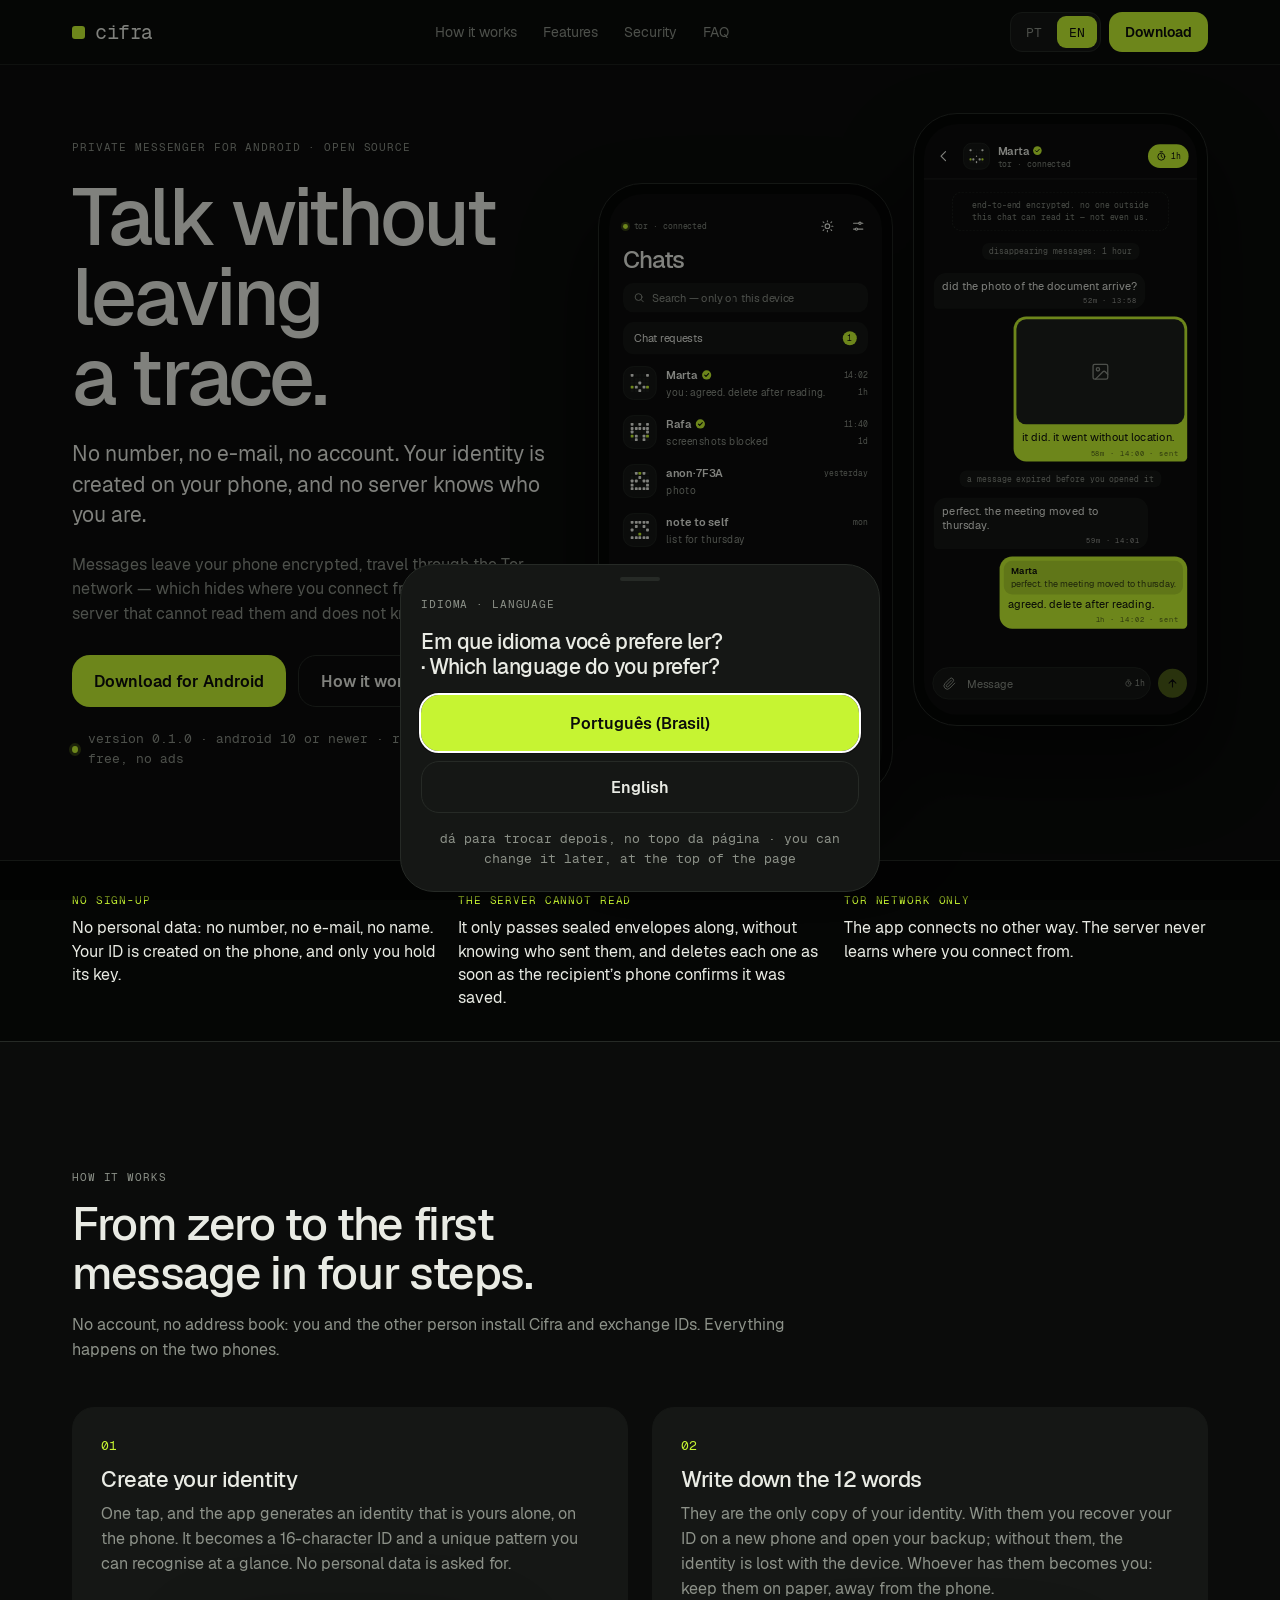
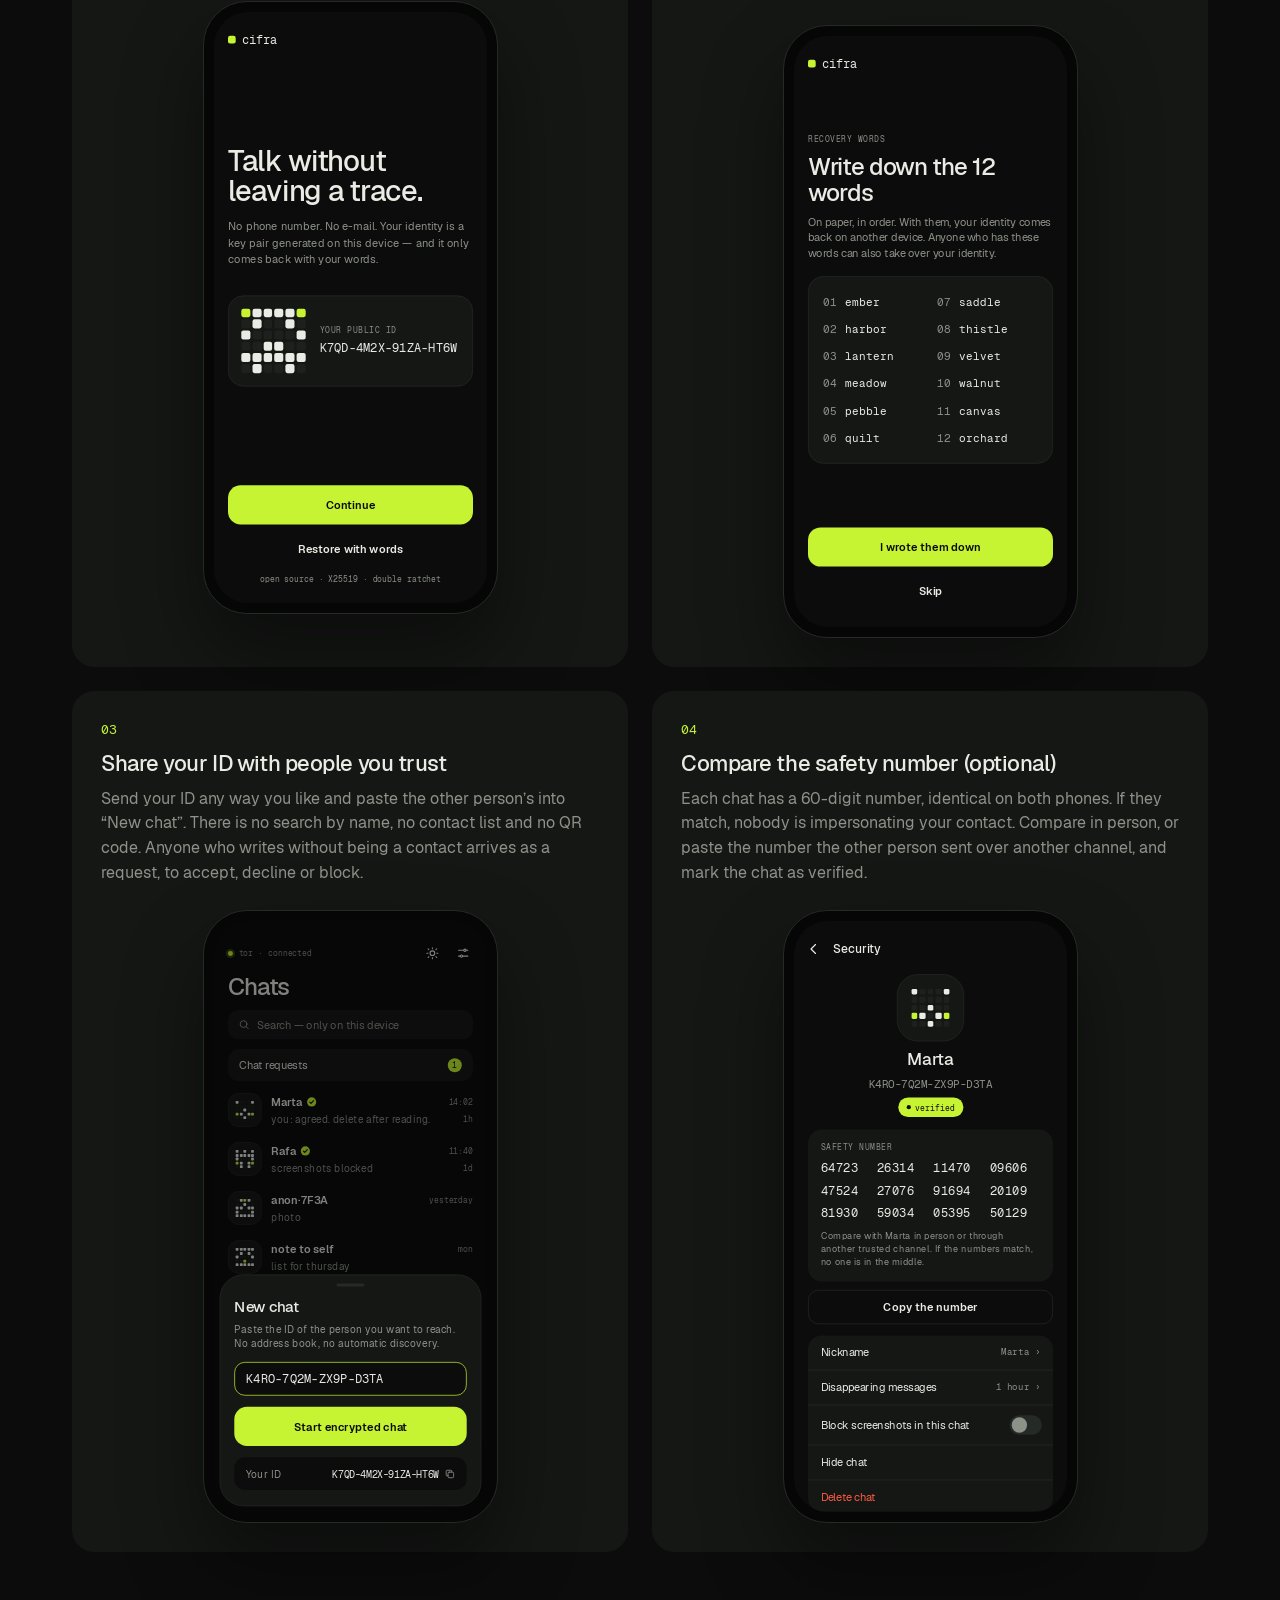
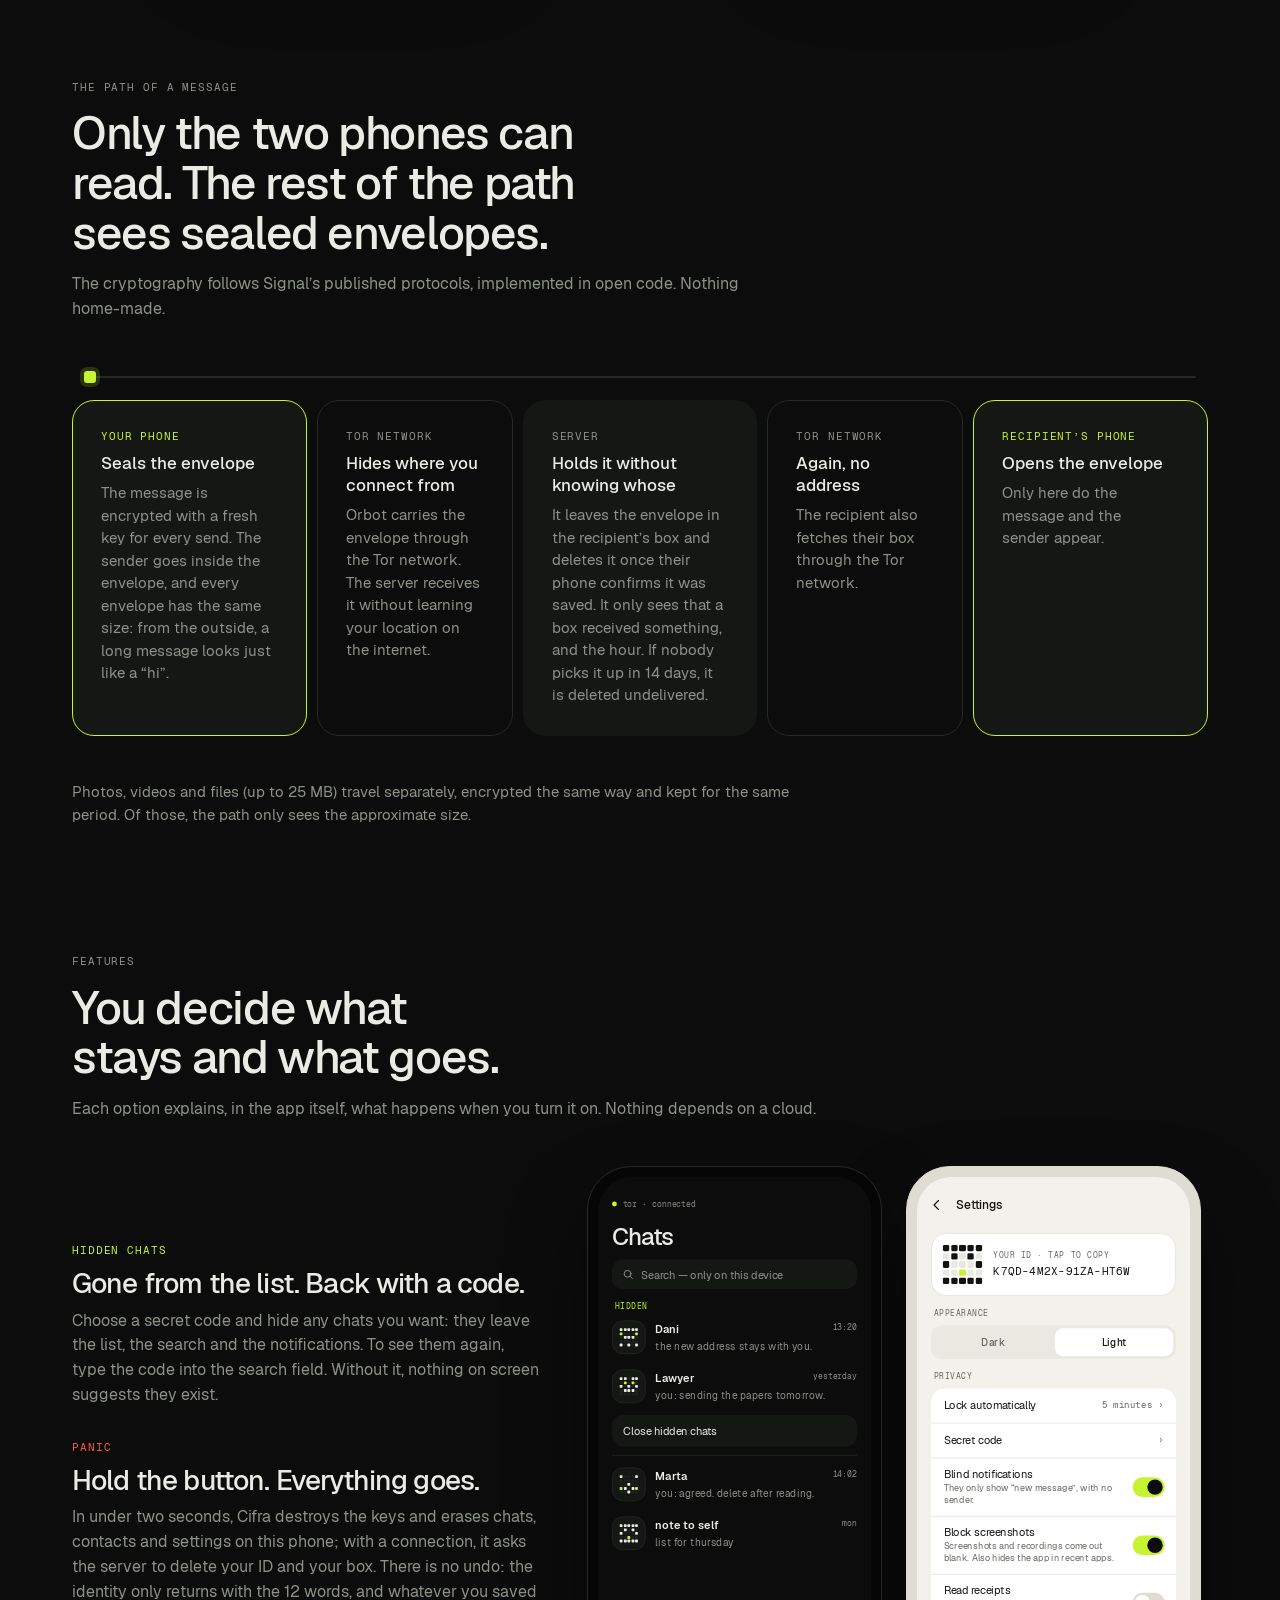
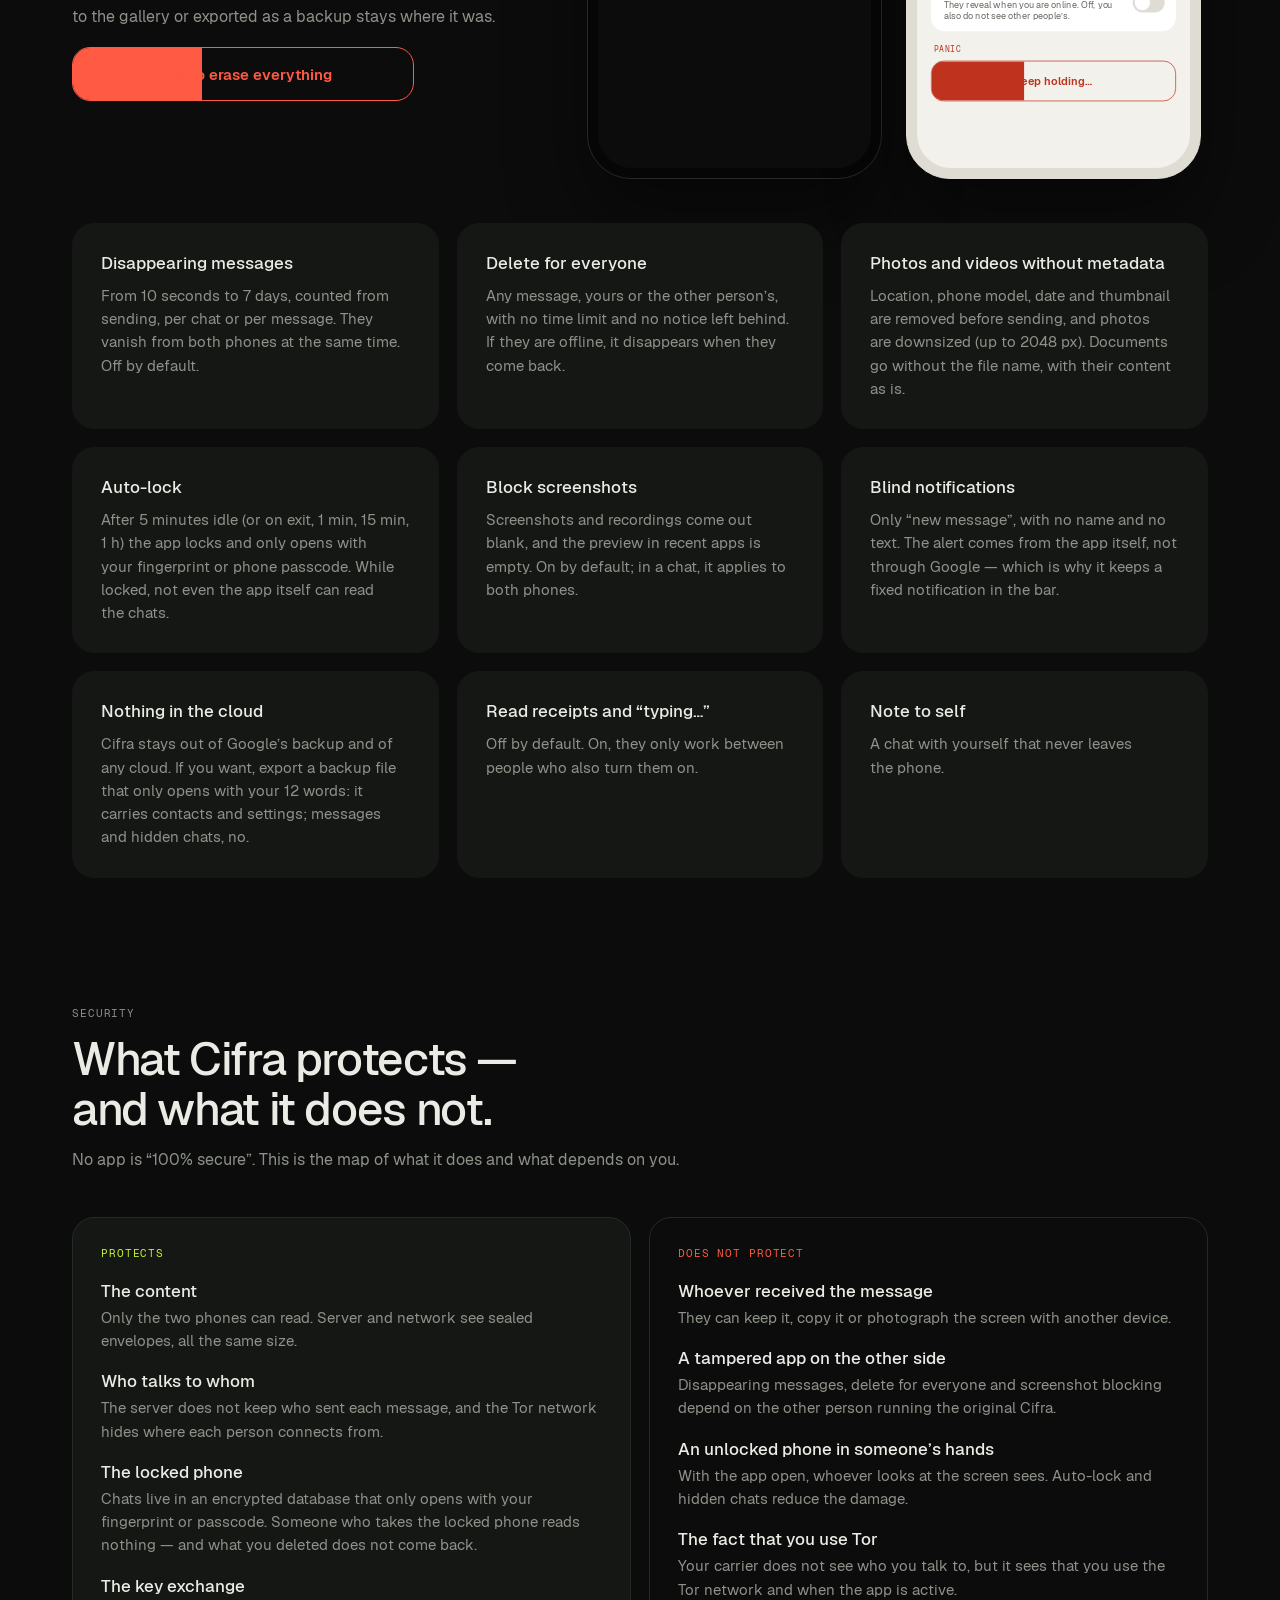
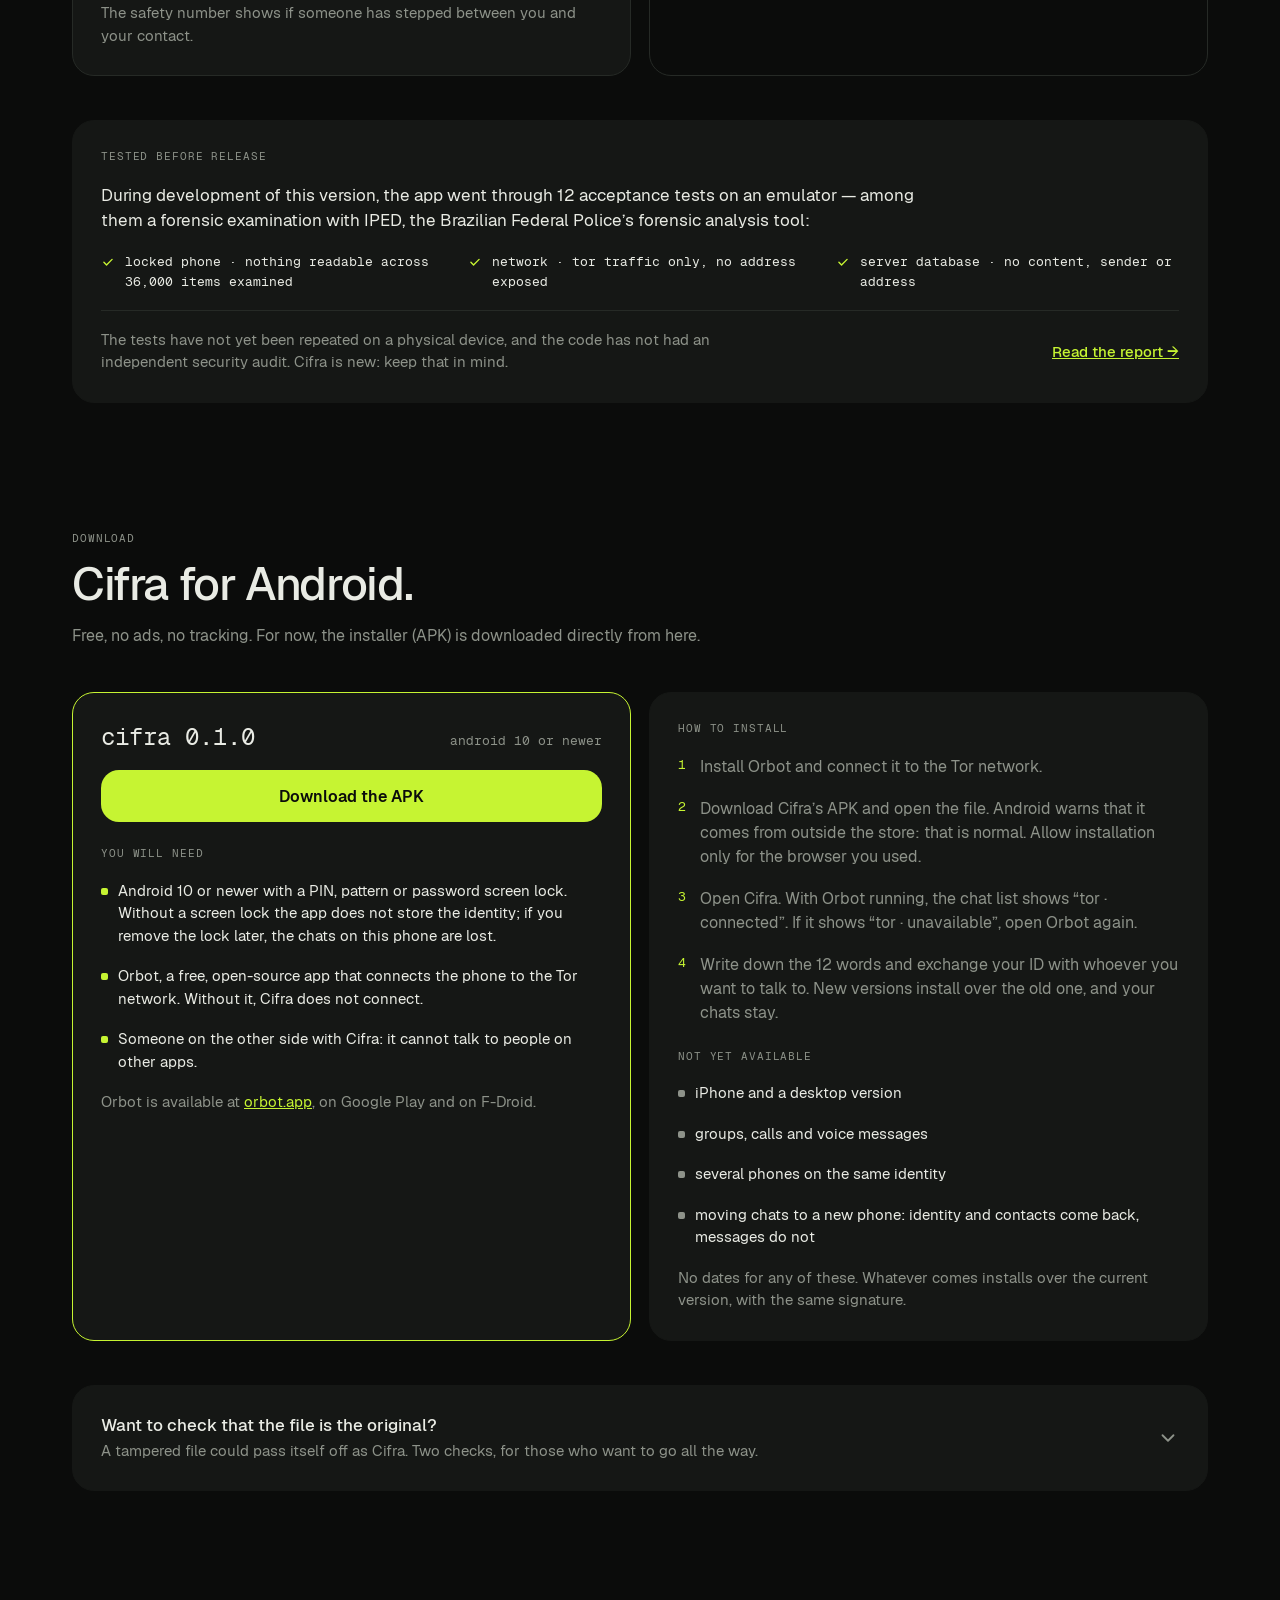
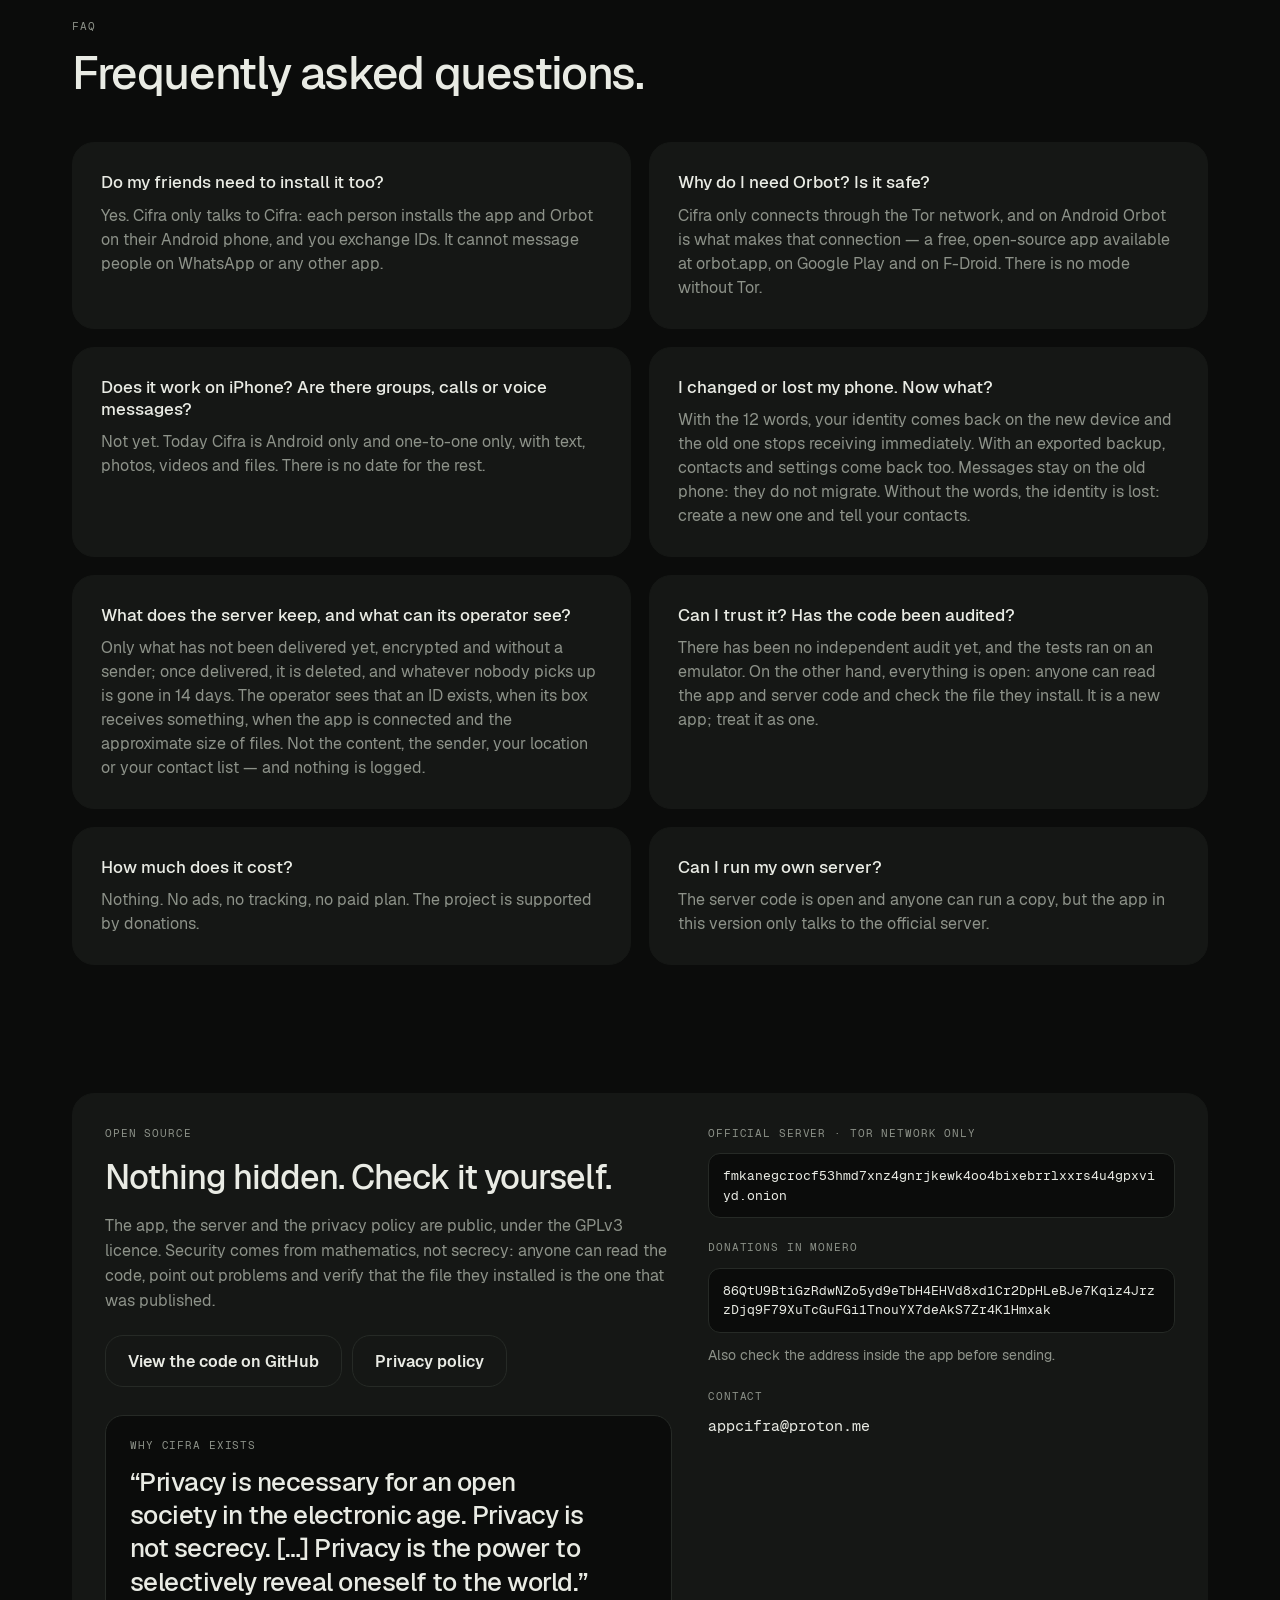
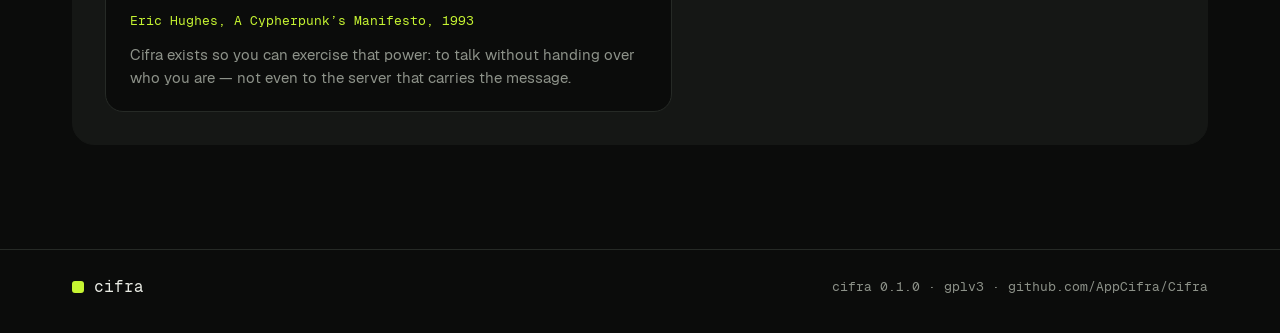
==== en/index.html @ 4d61a43c "feat: site do Cifra A página de apresentação do Cifra, em português (/) e em inglês (/en/): o que el" ====
<!doctype html>
<html lang="en">
<head>
<meta charset="utf-8">
<meta name="viewport" content="width=device-width, initial-scale=1">
<meta http-equiv="Content-Security-Policy" content="default-src 'none'; style-src 'self' 'unsafe-inline'; font-src 'self'; img-src 'self'; script-src 'self'; base-uri 'none'; form-action 'none'">
<meta name="referrer" content="no-referrer">
<title>Cifra · talk without leaving a trace</title>
<meta name="description" content="No number, no e-mail, no account. Your identity is created on your phone, and no server knows who you are.">
<link rel="icon" href="/icone.svg" type="image/svg+xml">
<link rel="stylesheet" href="/estilo.css">
<link rel="alternate" hreflang="pt-BR" href="https://appcifra.org/">
<link rel="alternate" hreflang="en" href="https://appcifra.org/en/">
<script src="/site.js" defer></script>
</head>
<body>
<div class="pagina" lang="en">

<header class="topo">
<div class="wrap" style="display: flex; align-items: center; justify-content: space-between; gap: 12px; height: 64px">
<a href="#inicio" aria-label="Cifra" style="display: flex; align-items: center; gap: 10px; text-decoration: none; color: #E9EBE4">
<span style="width: 13px; height: 13px; border-radius: 3px; background: #C6F432"></span>
<span style="font: 500 20px 'Geist Mono', monospace; letter-spacing: -.02em">cifra</span>
</a>
<nav class="nav-links" aria-label="Sections">
<a href="#como">How it works</a>
<a href="#recursos">Features</a>
<a href="#seguranca">Security</a>
<a href="#perguntas">FAQ</a>
</nav>
<div style="display: flex; align-items: center; gap: 8px">
<div class="seg" role="group" aria-label="Language">
<a href="/" hreflang="pt-BR" lang="pt-BR" data-idioma="pt" aria-current="false" style="background: transparent; color: #8D9289">PT</a>
<a href="/en/" hreflang="en" lang="en" data-idioma="en" aria-current="page" style="background: #C6F432; color: #0B0C0B">EN</a>
</div>
<a href="#baixar" class="botao botao-acento compacto">Download</a>
</div>
</div>
</header>

<section id="inicio" class="wrap" style="display: flex; flex-wrap: wrap; align-items: center; gap: 40px; padding-top: 48px; padding-bottom: 64px">
<div style="flex: 999 1 460px; min-width: 0; display: flex; flex-direction: column; gap: 22px">
<span class="rotulo entra" style="--d: 0ms">private messenger for android · open source</span>
<h1 class="h1 entra" style="--d: 80ms">Talk without leaving a trace.</h1>
<p class="lead entra" style="--d: 160ms">No number, no e-mail, no account. Your identity is created on your phone, and no server knows who you are.</p>
<p class="texto entra" style="--d: 240ms; max-width: 560px">Messages leave your phone encrypted, travel through the Tor network — which hides where you connect from — and reach a server that cannot read them and does not know who sent them.</p>
<div class="entra" style="--d: 320ms; display: flex; flex-wrap: wrap; gap: 12px; padding-top: 6px">
<a href="#baixar" class="botao botao-acento">Download for Android</a>
<a href="#como" class="botao botao-linha">How it works</a>
</div>
<span class="mono entra" style="--d: 400ms; display: inline-flex; align-items: center; gap: 10px"><span class="ponto" aria-hidden="true"></span>version 0.1.0 · android 10 or newer · requires orbot · free, no ads</span>
</div>
<div class="entra" style="--d: 220ms; flex: 1 1 340px; display: flex; justify-content: center; align-items: flex-start; gap: 20px">
<div class="celular flutua so-largo" style="margin-top: 70px"><div class="tela" inert aria-hidden="true"><div><div lang="en" style="position: relative; width: 390px; height: 844px; box-sizing: border-box; overflow: hidden; background: #0B0C0B; color: #E9EBE4; font-family: Geist, sans-serif; display: flex; flex-direction: column; padding-top: 20px">
<div style="display: flex; align-items: center; justify-content: space-between; padding: 6px 14px 4px 20px">
<span style="display: inline-flex; align-items: center; gap: 8px; font: 400 12px 'Geist Mono', monospace; color: #8D9289"><span style="width: 7px; height: 7px; border-radius: 50%; background: #C6F432; box-shadow: 0 0 0 3px rgba(198,244,50,.22)"></span>tor · connected</span>
<div style="display: flex; gap: 4px">
<button aria-label="Light theme" style="width: 40px; height: 40px; border: 0; border-radius: 12px; background: transparent; color: #E9EBE4; display: grid; place-items: center"><svg width="20" height="20" viewBox="0 0 24 24" fill="none" stroke="currentColor" stroke-width="1.8" stroke-linecap="round" stroke-linejoin="round" aria-hidden="true"><circle cx="12" cy="12" r="4"></circle><path d="M12 2.5v2M12 19.5v2M4.6 4.6l1.4 1.4M18 18l1.4 1.4M2.5 12h2M19.5 12h2M4.6 19.4L6 18M18 6l1.4-1.4"></path></svg></button>
<button aria-label="Settings" style="width: 40px; height: 40px; border: 0; border-radius: 12px; background: transparent; color: #E9EBE4; display: grid; place-items: center"><svg width="20" height="20" viewBox="0 0 24 24" fill="none" stroke="currentColor" stroke-width="1.8" stroke-linecap="round" stroke-linejoin="round" aria-hidden="true"><path d="M4 7h9M17 7h3M4 17h3M11 17h9"></path><circle cx="15" cy="7" r="2"></circle><circle cx="9" cy="17" r="2"></circle></svg></button>
</div>
</div>
<h2 style="margin: 0; padding: 6px 20px 14px; font: 500 34px/1.1 Geist, sans-serif; letter-spacing: -.03em">Chats</h2>
<div style="margin: 0 20px 10px; height: 42px; display: flex; align-items: center; gap: 10px; padding: 0 14px; border-radius: 15px; background: #151715; color: #8D9289; font: 400 15px Geist, sans-serif"><svg width="18" height="18" viewBox="0 0 24 24" fill="none" stroke="currentColor" stroke-width="1.8" stroke-linecap="round" aria-hidden="true"><circle cx="11" cy="11" r="6.5"></circle><path d="M20 20l-4-4"></path></svg>Search — only on this device</div>
<div style="display: flex; align-items: center; justify-content: space-between; margin: 4px 20px 6px; padding: 13px 16px; border-radius: 16px; background: #151715; font: 400 15px Geist, sans-serif">Chat requests<span style="min-width: 20px; height: 20px; padding: 0 6px; border-radius: 10px; background: #C6F432; color: #0B0C0B; font: 500 11px 'Geist Mono', monospace; display: inline-grid; place-items: center; box-sizing: border-box">1</span></div>

<div style="display: flex; gap: 14px; align-items: center; padding: 11px 20px">
<div style="width: 48px; height: 48px; border-radius: 15px; background: #151715; border: 1px solid #262A26; display: grid; place-items: center; flex-shrink: 0; box-sizing: border-box"><div style="display: grid; grid-template-columns: repeat(5, minmax(0, 1fr)); gap: 1.5px; width: 26px; height: 26px"><div style="border-radius: 1px; background: #E9EBE4"></div><div style="border-radius: 1px; background: #1D201D"></div><div style="border-radius: 1px; background: #1D201D"></div><div style="border-radius: 1px; background: #1D201D"></div><div style="border-radius: 1px; background: #E9EBE4"></div><div style="border-radius: 1px; background: #1D201D"></div><div style="border-radius: 1px; background: #1D201D"></div><div style="border-radius: 1px; background: #1D201D"></div><div style="border-radius: 1px; background: #1D201D"></div><div style="border-radius: 1px; background: #1D201D"></div><div style="border-radius: 1px; background: #1D201D"></div><div style="border-radius: 1px; background: #1D201D"></div><div style="border-radius: 1px; background: #E9EBE4"></div><div style="border-radius: 1px; background: #1D201D"></div><div style="border-radius: 1px; background: #1D201D"></div><div style="border-radius: 1px; background: #C6F432"></div><div style="border-radius: 1px; background: #E9EBE4"></div><div style="border-radius: 1px; background: #1D201D"></div><div style="border-radius: 1px; background: #E9EBE4"></div><div style="border-radius: 1px; background: #C6F432"></div><div style="border-radius: 1px; background: #1D201D"></div><div style="border-radius: 1px; background: #1D201D"></div><div style="border-radius: 1px; background: #E9EBE4"></div><div style="border-radius: 1px; background: #1D201D"></div><div style="border-radius: 1px; background: #1D201D"></div></div></div>
<div style="flex: 1; min-width: 0; display: flex; flex-direction: column; gap: 4px">
<div style="display: flex; align-items: center; gap: 6px"><span style="font: 600 16px Geist, sans-serif; letter-spacing: -.01em">Marta</span><svg width="15" height="15" viewBox="0 0 16 16" role="img" aria-label="verified"><circle cx="8" cy="8" r="7" fill="#C6F432"></circle><path d="M5 8.2l2 2 4-4.2" fill="none" stroke="#0B0C0B" stroke-width="1.6" stroke-linecap="round" stroke-linejoin="round"></path></svg><span style="flex: 1"></span><span style="font: 400 11.5px 'Geist Mono', monospace; color: #8D9289">14:02</span></div>
<div style="display: flex; align-items: center; gap: 8px"><span style="flex: 1; min-width: 0; font: 400 14.5px Geist, sans-serif; color: #8D9289; white-space: nowrap; overflow: hidden; text-overflow: ellipsis">you: agreed. delete after reading.</span><span style="font: 400 11px 'Geist Mono', monospace; color: #8D9289">1h</span></div>
</div>
</div>

<div style="display: flex; gap: 14px; align-items: center; padding: 11px 20px">
<div style="width: 48px; height: 48px; border-radius: 15px; background: #151715; border: 1px solid #262A26; display: grid; place-items: center; flex-shrink: 0; box-sizing: border-box"><div style="display: grid; grid-template-columns: repeat(5, minmax(0, 1fr)); gap: 1.5px; width: 26px; height: 26px"><div style="border-radius: 1px; background: #E9EBE4"></div><div style="border-radius: 1px; background: #1D201D"></div><div style="border-radius: 1px; background: #E9EBE4"></div><div style="border-radius: 1px; background: #1D201D"></div><div style="border-radius: 1px; background: #E9EBE4"></div><div style="border-radius: 1px; background: #E9EBE4"></div><div style="border-radius: 1px; background: #E9EBE4"></div><div style="border-radius: 1px; background: #E9EBE4"></div><div style="border-radius: 1px; background: #E9EBE4"></div><div style="border-radius: 1px; background: #E9EBE4"></div><div style="border-radius: 1px; background: #E9EBE4"></div><div style="border-radius: 1px; background: #1D201D"></div><div style="border-radius: 1px; background: #1D201D"></div><div style="border-radius: 1px; background: #1D201D"></div><div style="border-radius: 1px; background: #E9EBE4"></div><div style="border-radius: 1px; background: #C6F432"></div><div style="border-radius: 1px; background: #E9EBE4"></div><div style="border-radius: 1px; background: #1D201D"></div><div style="border-radius: 1px; background: #E9EBE4"></div><div style="border-radius: 1px; background: #C6F432"></div><div style="border-radius: 1px; background: #1D201D"></div><div style="border-radius: 1px; background: #E9EBE4"></div><div style="border-radius: 1px; background: #1D201D"></div><div style="border-radius: 1px; background: #E9EBE4"></div><div style="border-radius: 1px; background: #1D201D"></div></div></div>
<div style="flex: 1; min-width: 0; display: flex; flex-direction: column; gap: 4px">
<div style="display: flex; align-items: center; gap: 6px"><span style="font: 600 16px Geist, sans-serif; letter-spacing: -.01em">Rafa</span><svg width="15" height="15" viewBox="0 0 16 16" role="img" aria-label="verified"><circle cx="8" cy="8" r="7" fill="#C6F432"></circle><path d="M5 8.2l2 2 4-4.2" fill="none" stroke="#0B0C0B" stroke-width="1.6" stroke-linecap="round" stroke-linejoin="round"></path></svg><span style="flex: 1"></span><span style="font: 400 11.5px 'Geist Mono', monospace; color: #8D9289">11:40</span></div>
<div style="display: flex; align-items: center; gap: 8px"><span style="flex: 1; min-width: 0; font: 400 14.5px Geist, sans-serif; color: #8D9289; white-space: nowrap; overflow: hidden; text-overflow: ellipsis">screenshots blocked</span><span style="font: 400 11px 'Geist Mono', monospace; color: #8D9289">1d</span></div>
</div>
</div>

<div style="display: flex; gap: 14px; align-items: center; padding: 11px 20px">
<div style="width: 48px; height: 48px; border-radius: 15px; background: #151715; border: 1px solid #262A26; display: grid; place-items: center; flex-shrink: 0; box-sizing: border-box"><div style="display: grid; grid-template-columns: repeat(5, minmax(0, 1fr)); gap: 1.5px; width: 26px; height: 26px"><div style="border-radius: 1px; background: #1D201D"></div><div style="border-radius: 1px; background: #E9EBE4"></div><div style="border-radius: 1px; background: #C6F432"></div><div style="border-radius: 1px; background: #E9EBE4"></div><div style="border-radius: 1px; background: #1D201D"></div><div style="border-radius: 1px; background: #1D201D"></div><div style="border-radius: 1px; background: #1D201D"></div><div style="border-radius: 1px; background: #E9EBE4"></div><div style="border-radius: 1px; background: #1D201D"></div><div style="border-radius: 1px; background: #1D201D"></div><div style="border-radius: 1px; background: #E9EBE4"></div><div style="border-radius: 1px; background: #E9EBE4"></div><div style="border-radius: 1px; background: #1D201D"></div><div style="border-radius: 1px; background: #E9EBE4"></div><div style="border-radius: 1px; background: #E9EBE4"></div><div style="border-radius: 1px; background: #E9EBE4"></div><div style="border-radius: 1px; background: #1D201D"></div><div style="border-radius: 1px; background: #1D201D"></div><div style="border-radius: 1px; background: #1D201D"></div><div style="border-radius: 1px; background: #E9EBE4"></div><div style="border-radius: 1px; background: #E9EBE4"></div><div style="border-radius: 1px; background: #E9EBE4"></div><div style="border-radius: 1px; background: #E9EBE4"></div><div style="border-radius: 1px; background: #E9EBE4"></div><div style="border-radius: 1px; background: #E9EBE4"></div></div></div>
<div style="flex: 1; min-width: 0; display: flex; flex-direction: column; gap: 4px">
<div style="display: flex; align-items: center; gap: 6px"><span style="font: 600 16px Geist, sans-serif; letter-spacing: -.01em">anon·7F3A</span><span style="flex: 1"></span><span style="font: 400 11.5px 'Geist Mono', monospace; color: #8D9289">yesterday</span></div>
<div style="display: flex; align-items: center; gap: 8px"><span style="flex: 1; min-width: 0; font: 400 14.5px Geist, sans-serif; color: #8D9289; white-space: nowrap; overflow: hidden; text-overflow: ellipsis">photo</span><span style="font: 400 11px 'Geist Mono', monospace; color: #8D9289"></span></div>
</div>
</div>

<div style="display: flex; gap: 14px; align-items: center; padding: 11px 20px">
<div style="width: 48px; height: 48px; border-radius: 15px; background: #151715; border: 1px solid #262A26; display: grid; place-items: center; flex-shrink: 0; box-sizing: border-box"><div style="display: grid; grid-template-columns: repeat(5, minmax(0, 1fr)); gap: 1.5px; width: 26px; height: 26px"><div style="border-radius: 1px; background: #E9EBE4"></div><div style="border-radius: 1px; background: #E9EBE4"></div><div style="border-radius: 1px; background: #E9EBE4"></div><div style="border-radius: 1px; background: #E9EBE4"></div><div style="border-radius: 1px; background: #E9EBE4"></div><div style="border-radius: 1px; background: #1D201D"></div><div style="border-radius: 1px; background: #E9EBE4"></div><div style="border-radius: 1px; background: #1D201D"></div><div style="border-radius: 1px; background: #E9EBE4"></div><div style="border-radius: 1px; background: #1D201D"></div><div style="border-radius: 1px; background: #E9EBE4"></div><div style="border-radius: 1px; background: #1D201D"></div><div style="border-radius: 1px; background: #1D201D"></div><div style="border-radius: 1px; background: #1D201D"></div><div style="border-radius: 1px; background: #E9EBE4"></div><div style="border-radius: 1px; background: #1D201D"></div><div style="border-radius: 1px; background: #1D201D"></div><div style="border-radius: 1px; background: #C6F432"></div><div style="border-radius: 1px; background: #1D201D"></div><div style="border-radius: 1px; background: #1D201D"></div><div style="border-radius: 1px; background: #E9EBE4"></div><div style="border-radius: 1px; background: #E9EBE4"></div><div style="border-radius: 1px; background: #E9EBE4"></div><div style="border-radius: 1px; background: #E9EBE4"></div><div style="border-radius: 1px; background: #E9EBE4"></div></div></div>
<div style="flex: 1; min-width: 0; display: flex; flex-direction: column; gap: 4px">
<div style="display: flex; align-items: center; gap: 6px"><span style="font: 600 16px Geist, sans-serif; letter-spacing: -.01em">note to self</span><span style="flex: 1"></span><span style="font: 400 11.5px 'Geist Mono', monospace; color: #8D9289">mon</span></div>
<div style="display: flex; align-items: center; gap: 8px"><span style="flex: 1; min-width: 0; font: 400 14.5px Geist, sans-serif; color: #8D9289; white-space: nowrap; overflow: hidden; text-overflow: ellipsis">list for thursday</span><span style="font: 400 11px 'Geist Mono', monospace; color: #8D9289"></span></div>
</div>
</div>

<p style="margin: 18px 34px 0; text-align: center; font: 400 11px/1.55 'Geist Mono', monospace; color: #8D9289">chats stay encrypted on the device. the server only keeps, encrypted, what has not been delivered yet.</p>
<button aria-label="New chat" style="position: absolute; right: 22px; bottom: 34px; width: 58px; height: 58px; border: 0; border-radius: 19px; background: #C6F432; color: #0B0C0B; display: grid; place-items: center; box-shadow: 0 10px 30px rgba(0,0,0,.25)"><svg width="24" height="24" viewBox="0 0 24 24" fill="none" stroke="currentColor" stroke-width="2" stroke-linecap="round" aria-hidden="true"><path d="M12 5v14M5 12h14"></path></svg></button>
</div></div></div></div>
<div class="celular flutua" style="--f: 1.6s"><div class="tela" inert aria-hidden="true"><div><div lang="en" style="width: 390px; height: 844px; box-sizing: border-box; overflow: hidden; background: #0B0C0B; color: #E9EBE4; font-family: Geist, sans-serif; display: flex; flex-direction: column; padding-top: 18px">
<div style="display: flex; align-items: center; gap: 6px; padding: 6px 12px 10px 6px; border-bottom: 1px solid #262A26">
<button aria-label="Back" style="width: 44px; height: 44px; border: 0; border-radius: 12px; background: transparent; color: #E9EBE4; display: grid; place-items: center"><svg width="22" height="22" viewBox="0 0 24 24" fill="none" stroke="currentColor" stroke-width="1.8" stroke-linecap="round" stroke-linejoin="round" aria-hidden="true"><path d="M15 5l-7 7 7 7"></path></svg></button>
<div style="flex: 1; display: flex; align-items: center; gap: 11px; min-width: 0">
<div style="width: 38px; height: 38px; border-radius: 12px; background: #151715; border: 1px solid #262A26; display: grid; place-items: center; box-sizing: border-box; flex-shrink: 0"><div style="display: grid; grid-template-columns: repeat(5, minmax(0, 1fr)); gap: 1.5px; width: 20px; height: 20px"><div style="border-radius: 1px; background: #E9EBE4"></div><div style="border-radius: 1px; background: #1D201D"></div><div style="border-radius: 1px; background: #1D201D"></div><div style="border-radius: 1px; background: #1D201D"></div><div style="border-radius: 1px; background: #E9EBE4"></div><div style="border-radius: 1px; background: #1D201D"></div><div style="border-radius: 1px; background: #1D201D"></div><div style="border-radius: 1px; background: #1D201D"></div><div style="border-radius: 1px; background: #1D201D"></div><div style="border-radius: 1px; background: #1D201D"></div><div style="border-radius: 1px; background: #1D201D"></div><div style="border-radius: 1px; background: #1D201D"></div><div style="border-radius: 1px; background: #E9EBE4"></div><div style="border-radius: 1px; background: #1D201D"></div><div style="border-radius: 1px; background: #1D201D"></div><div style="border-radius: 1px; background: #C6F432"></div><div style="border-radius: 1px; background: #E9EBE4"></div><div style="border-radius: 1px; background: #1D201D"></div><div style="border-radius: 1px; background: #E9EBE4"></div><div style="border-radius: 1px; background: #C6F432"></div><div style="border-radius: 1px; background: #1D201D"></div><div style="border-radius: 1px; background: #1D201D"></div><div style="border-radius: 1px; background: #E9EBE4"></div><div style="border-radius: 1px; background: #1D201D"></div><div style="border-radius: 1px; background: #1D201D"></div></div></div>
<div style="display: flex; flex-direction: column; gap: 2px"><span style="display: flex; gap: 5px; align-items: center; font: 600 16px Geist, sans-serif">Marta<svg width="14" height="14" viewBox="0 0 16 16" role="img" aria-label="verified"><circle cx="8" cy="8" r="7" fill="#C6F432"></circle><path d="M5 8.2l2 2 4-4.2" fill="none" stroke="#0B0C0B" stroke-width="1.6" stroke-linecap="round" stroke-linejoin="round"></path></svg></span><span style="font: 400 11px 'Geist Mono', monospace; color: #8D9289">tor · connected</span></div>
</div>
<span style="height: 34px; padding: 0 11px; border-radius: 17px; display: inline-flex; align-items: center; gap: 6px; font: 400 12px 'Geist Mono', monospace; background: #C6F432; color: #0B0C0B"><svg width="16" height="16" viewBox="0 0 24 24" fill="none" stroke="currentColor" stroke-width="1.9" stroke-linecap="round" stroke-linejoin="round" aria-hidden="true"><circle cx="12" cy="13" r="7.5"></circle><path d="M12 9v4l2.5 1.5M9.5 2.5h5"></path></svg>1h</span>
</div>
<div style="flex: 1; overflow: hidden; padding: 14px 14px 10px; display: flex; flex-direction: column; gap: 3px">
<div style="align-self: center; max-width: 280px; margin: 4px 0 10px; padding: 10px 14px; border: 1px dashed #262A26; border-radius: 14px; text-align: center; font: 400 11px/1.55 'Geist Mono', monospace; color: #8D9289">end-to-end encrypted. no one outside this chat can read it — not even us.</div>
<div style="align-self: center; margin: 4px 0 8px; padding: 5px 11px; border-radius: 10px; background: #151715; font: 400 11px 'Geist Mono', monospace; color: #8D9289">disappearing messages: 1 hour</div>
<div style="display: flex; justify-content: flex-start; margin-top: 8px"><div style="max-width: 78%; padding: 8px 12px 6px; border-radius: 18px 18px 18px 6px; background: #151715; display: flex; flex-direction: column; gap: 2px"><span style="font: 400 15.5px/1.38 Geist, sans-serif">did the photo of the document arrive?</span><span style="align-self: flex-end; font: 400 10.5px 'Geist Mono', monospace; opacity: .62">52m · 13:58</span></div></div>
<div style="display: flex; justify-content: flex-end; margin-top: 8px"><div style="width: 248px; padding: 4px 4px 5px; border-radius: 18px 18px 6px 18px; background: #C6F432; color: #0B0C0B; display: flex; flex-direction: column; gap: 2px; box-sizing: border-box"><div style="height: 150px; border-radius: 14px 14px 14px 14px; background: #1D201D; display: grid; place-items: center; color: #8D9289"><svg width="28" height="28" viewBox="0 0 24 24" fill="none" stroke="currentColor" stroke-width="1.6" stroke-linecap="round" stroke-linejoin="round" aria-hidden="true"><rect x="3" y="3" width="18" height="18" rx="2"></rect><circle cx="9" cy="9" r="2"></circle><path d="m21 15-3.086-3.086a2 2 0 0 0-2.828 0L6 21"></path></svg></div><span style="padding: 6px 8px 0; font: 400 15.5px/1.38 Geist, sans-serif">it did. it went without location.</span><span style="align-self: flex-end; padding: 2px 8px 0; font: 400 10.5px 'Geist Mono', monospace; opacity: .62">58m · 14:00 · sent</span></div></div>
<div style="align-self: center; margin: 10px 0 4px; padding: 5px 11px; border-radius: 10px; background: #151715; font: 400 11px 'Geist Mono', monospace; color: #8D9289">a message expired before you opened it</div>
<div style="display: flex; justify-content: flex-start; margin-top: 8px"><div style="max-width: 78%; padding: 8px 12px 6px; border-radius: 18px 18px 18px 6px; background: #151715; display: flex; flex-direction: column; gap: 2px"><span style="font: 400 15.5px/1.38 Geist, sans-serif">perfect. the meeting moved to thursday.</span><span style="align-self: flex-end; font: 400 10.5px 'Geist Mono', monospace; opacity: .62">59m · 14:01</span></div></div>
<div style="display: flex; justify-content: flex-end; margin-top: 8px"><div style="max-width: 78%; padding: 6px 6px 6px; border-radius: 18px 18px 6px 18px; background: #C6F432; color: #0B0C0B; display: flex; flex-direction: column; gap: 4px"><div style="padding: 6px 10px; border-radius: 12px; background: rgba(11,12,11,.12); display: flex; flex-direction: column; gap: 2px"><span style="font: 600 12.5px Geist, sans-serif">Marta</span><span style="font: 400 13px Geist, sans-serif; opacity: .75">perfect. the meeting moved to thursday.</span></div><span style="padding: 0 6px; font: 400 15.5px/1.38 Geist, sans-serif">agreed. delete after reading.</span><span style="align-self: flex-end; padding: 0 6px; font: 400 10.5px 'Geist Mono', monospace; opacity: .62">1h · 14:02 · sent</span></div></div>
</div>
<div style="display: flex; align-items: flex-end; gap: 8px; padding: 8px 12px 22px">
<div style="flex: 1; display: flex; align-items: center; gap: 8px; min-height: 46px; box-sizing: border-box; padding: 0 8px 0 6px; border-radius: 23px; background: #151715; border: 1px solid #262A26">
<span style="width: 34px; height: 34px; display: grid; place-items: center; color: #8D9289"><svg width="19" height="19" viewBox="0 0 24 24" fill="none" stroke="currentColor" stroke-width="1.8" stroke-linecap="round" stroke-linejoin="round" aria-hidden="true"><path d="m21.44 11.05-9.19 9.19a6 6 0 0 1-8.49-8.49l8.57-8.57A4 4 0 1 1 18 8.84l-8.59 8.57a2 2 0 0 1-2.83-2.83l8.49-8.48"></path></svg></span>
<span style="flex: 1; font: 400 16px Geist, sans-serif; color: #8D9289">Message</span>
<span style="display: inline-flex; align-items: center; gap: 3px; font: 400 11px 'Geist Mono', monospace; color: #8D9289"><svg width="12" height="12" viewBox="0 0 24 24" fill="none" stroke="currentColor" stroke-width="2" stroke-linecap="round" aria-hidden="true"><circle cx="12" cy="13" r="7.5"></circle><path d="M12 9v4l2.5 1.5M9.5 2.5h5"></path></svg>1h</span>
</div>
<span style="width: 46px; height: 46px; border-radius: 50%; background: #C6F432; color: #0B0C0B; display: grid; place-items: center; opacity: .35; transform: scale(.9)"><svg width="20" height="20" viewBox="0 0 24 24" fill="none" stroke="currentColor" stroke-width="2.2" stroke-linecap="round" stroke-linejoin="round" aria-hidden="true"><path d="M12 19V5M5.5 11.5L12 5l6.5 6.5"></path></svg></span>
</div>
</div></div></div></div>
</div>
</section>

<section style="border-top: 1px solid #262A26; border-bottom: 1px solid #262A26; background: #050605">
<div class="wrap grade-3" style="padding-top: 32px; padding-bottom: 32px; gap: 22px">
<div class="linha reveal" data-reveal="1" style="gap: 8px"><span class="rotulo" style="color: #C6F432">no sign-up</span><span style="font: 400 15.5px/1.5 Geist, sans-serif">No personal data: no number, no e-mail, no name. Your ID is created on the phone, and only you hold its key.</span></div>
<div class="linha reveal" data-reveal="1" style="gap: 8px"><span class="rotulo" style="color: #C6F432">the server cannot read</span><span style="font: 400 15.5px/1.5 Geist, sans-serif">It only passes sealed envelopes along, without knowing who sent them, and deletes each one as soon as the recipient’s phone confirms it was saved.</span></div>
<div class="linha reveal" data-reveal="1" style="gap: 8px"><span class="rotulo" style="color: #C6F432">tor network only</span><span style="font: 400 15.5px/1.5 Geist, sans-serif">The app connects no other way. The server never learns where you connect from.</span></div>
</div>
</section>

<section id="como" class="wrap secao">
<div class="cabecalho reveal" data-reveal="1">
<span class="rotulo">how it works</span>
<h2 class="titulo">From zero to the first message in four steps.</h2>
<p class="texto">No account, no address book: you and the other person install Cifra and exchange IDs. Everything happens on the two phones.</p>
</div>
<div class="grade-2" style="gap: 24px">
<div class="card reveal" data-reveal="1" style="display: flex; flex-direction: column; gap: 24px; align-items: center">
<div class="linha" style="align-self: stretch; gap: 10px"><span class="mono" style="color: #C6F432">01</span><h3 class="sub">Create your identity</h3><p class="texto">One tap, and the app generates an identity that is yours alone, on the phone. It becomes a 16-character ID and a unique pattern you can recognise at a glance. No personal data is asked for.</p></div>
<div class="celular"><div class="tela" inert aria-hidden="true"><div><div lang="en" style="width: 390px; height: 844px; box-sizing: border-box; overflow: hidden; background: #0B0C0B; color: #E9EBE4; font-family: Geist, sans-serif; display: flex; flex-direction: column; padding: 28px 20px 26px">
<div style="display: flex; align-items: center; gap: 9px"><span style="width: 11px; height: 11px; border-radius: 3px; background: #C6F432"></span><span style="font: 500 17px 'Geist Mono', monospace">cifra</span></div>
<div style="flex: 1; display: flex; flex-direction: column; justify-content: center; gap: 18px">
<h1 style="margin: 0; font: 500 42px/1.02 Geist, sans-serif; letter-spacing: -.035em">Talk without leaving a trace.</h1>
<p style="margin: 0; font: 400 16px/1.45 Geist, sans-serif; color: #8D9289">No phone number. No e-mail. Your identity is a key pair generated on this device — and it only comes back with your words.</p>
<div style="margin-top: 22px; display: flex; align-items: center; gap: 20px; padding: 18px; border-radius: 22px; background: #151715; border: 1px solid #262A26">
<div style="display: grid; grid-template-columns: repeat(6, minmax(0, 1fr)); gap: 3px; width: 92px; height: 92px; flex-shrink: 0"><div style="border-radius: 3px; background: #C6F432"></div><div style="border-radius: 3px; background: #E9EBE4"></div><div style="border-radius: 3px; background: #E9EBE4"></div><div style="border-radius: 3px; background: #E9EBE4"></div><div style="border-radius: 3px; background: #E9EBE4"></div><div style="border-radius: 3px; background: #C6F432"></div><div style="border-radius: 3px; background: #1D201D"></div><div style="border-radius: 3px; background: #E9EBE4"></div><div style="border-radius: 3px; background: #1D201D"></div><div style="border-radius: 3px; background: #1D201D"></div><div style="border-radius: 3px; background: #E9EBE4"></div><div style="border-radius: 3px; background: #1D201D"></div><div style="border-radius: 3px; background: #E9EBE4"></div><div style="border-radius: 3px; background: #1D201D"></div><div style="border-radius: 3px; background: #1D201D"></div><div style="border-radius: 3px; background: #1D201D"></div><div style="border-radius: 3px; background: #1D201D"></div><div style="border-radius: 3px; background: #E9EBE4"></div><div style="border-radius: 3px; background: #1D201D"></div><div style="border-radius: 3px; background: #1D201D"></div><div style="border-radius: 3px; background: #E9EBE4"></div><div style="border-radius: 3px; background: #E9EBE4"></div><div style="border-radius: 3px; background: #1D201D"></div><div style="border-radius: 3px; background: #1D201D"></div><div style="border-radius: 3px; background: #E9EBE4"></div><div style="border-radius: 3px; background: #E9EBE4"></div><div style="border-radius: 3px; background: #E9EBE4"></div><div style="border-radius: 3px; background: #E9EBE4"></div><div style="border-radius: 3px; background: #E9EBE4"></div><div style="border-radius: 3px; background: #E9EBE4"></div><div style="border-radius: 3px; background: #1D201D"></div><div style="border-radius: 3px; background: #E9EBE4"></div><div style="border-radius: 3px; background: #1D201D"></div><div style="border-radius: 3px; background: #1D201D"></div><div style="border-radius: 3px; background: #E9EBE4"></div><div style="border-radius: 3px; background: #1D201D"></div></div>
<div style="display: flex; flex-direction: column; gap: 6px; min-width: 0"><span style="font: 400 11px/1.4 'Geist Mono', monospace; letter-spacing: .08em; text-transform: uppercase; color: #8D9289">your public id</span><span style="font: 400 17px/1.3 'Geist Mono', monospace; letter-spacing: .02em; word-break: break-all">K7QD-4M2X-91ZA-HT6W</span></div>
</div>
</div>
<div style="display: flex; flex-direction: column; gap: 10px">
<button style="height: 56px; border: 0; border-radius: 18px; background: #C6F432; color: #0B0C0B; font: 600 16px Geist, sans-serif">Continue</button>
<button style="height: 50px; border: 0; border-radius: 15px; background: transparent; color: #E9EBE4; font: 600 15.5px Geist, sans-serif">Restore with words</button>
<span style="text-align: center; font: 400 12px 'Geist Mono', monospace; color: #8D9289">open source · X25519 · double ratchet</span>
</div>
</div></div></div></div>
</div>
<div class="card reveal" data-reveal="1" style="display: flex; flex-direction: column; gap: 24px; align-items: center">
<div class="linha" style="align-self: stretch; gap: 10px"><span class="mono" style="color: #C6F432">02</span><h3 class="sub">Write down the 12 words</h3><p class="texto">They are the only copy of your identity. With them you recover your ID on a new phone and open your backup; without them, the identity is lost with the device. Whoever has them becomes you: keep them on paper, away from the phone.</p></div>
<div class="celular"><div class="tela" inert aria-hidden="true"><div><div lang="en" style="width: 390px; height: 844px; box-sizing: border-box; overflow: hidden; background: #0B0C0B; color: #E9EBE4; font-family: Geist, sans-serif; display: flex; flex-direction: column; padding: 28px 20px 26px">
<div style="display: flex; align-items: center; gap: 9px"><span style="width: 11px; height: 11px; border-radius: 3px; background: #C6F432"></span><span style="font: 500 17px 'Geist Mono', monospace">cifra</span></div>
<div style="flex: 1; display: flex; flex-direction: column; justify-content: center; gap: 22px">
<div style="display: flex; flex-direction: column; gap: 12px">
<span style="font: 400 11px/1.4 'Geist Mono', monospace; letter-spacing: .08em; text-transform: uppercase; color: #8D9289">recovery words</span>
<h2 style="margin: 0; font: 500 34px/1.1 Geist, sans-serif; letter-spacing: -.03em">Write down the 12 words</h2>
<p style="margin: 0; font: 400 15px/1.45 Geist, sans-serif; color: #8D9289">On paper, in order. With them, your identity comes back on another device. Anyone who has these words can also take over your identity.</p>
</div>
<div style="display: grid; grid-template-columns: repeat(2, minmax(0, 1fr)); gap: 4px 18px; padding: 18px 20px; border-radius: 22px; background: #151715; border: 1px solid #262A26">
<div style="display: flex; flex-direction: column; gap: 4px"><div style="display: flex; gap: 12px; padding: 7px 0; font: 400 16px 'Geist Mono', monospace"><span style="color: #8D9289">01</span><span>ember</span></div><div style="display: flex; gap: 12px; padding: 7px 0; font: 400 16px 'Geist Mono', monospace"><span style="color: #8D9289">02</span><span>harbor</span></div><div style="display: flex; gap: 12px; padding: 7px 0; font: 400 16px 'Geist Mono', monospace"><span style="color: #8D9289">03</span><span>lantern</span></div><div style="display: flex; gap: 12px; padding: 7px 0; font: 400 16px 'Geist Mono', monospace"><span style="color: #8D9289">04</span><span>meadow</span></div><div style="display: flex; gap: 12px; padding: 7px 0; font: 400 16px 'Geist Mono', monospace"><span style="color: #8D9289">05</span><span>pebble</span></div><div style="display: flex; gap: 12px; padding: 7px 0; font: 400 16px 'Geist Mono', monospace"><span style="color: #8D9289">06</span><span>quilt</span></div></div>
<div style="display: flex; flex-direction: column; gap: 4px"><div style="display: flex; gap: 12px; padding: 7px 0; font: 400 16px 'Geist Mono', monospace"><span style="color: #8D9289">07</span><span>saddle</span></div><div style="display: flex; gap: 12px; padding: 7px 0; font: 400 16px 'Geist Mono', monospace"><span style="color: #8D9289">08</span><span>thistle</span></div><div style="display: flex; gap: 12px; padding: 7px 0; font: 400 16px 'Geist Mono', monospace"><span style="color: #8D9289">09</span><span>velvet</span></div><div style="display: flex; gap: 12px; padding: 7px 0; font: 400 16px 'Geist Mono', monospace"><span style="color: #8D9289">10</span><span>walnut</span></div><div style="display: flex; gap: 12px; padding: 7px 0; font: 400 16px 'Geist Mono', monospace"><span style="color: #8D9289">11</span><span>canvas</span></div><div style="display: flex; gap: 12px; padding: 7px 0; font: 400 16px 'Geist Mono', monospace"><span style="color: #8D9289">12</span><span>orchard</span></div></div>
</div>
</div>
<div style="display: flex; flex-direction: column; gap: 10px">
<button style="height: 56px; border: 0; border-radius: 18px; background: #C6F432; color: #0B0C0B; font: 600 16px Geist, sans-serif">I wrote them down</button>
<button style="height: 50px; border: 0; border-radius: 15px; background: transparent; color: #E9EBE4; font: 600 15.5px Geist, sans-serif">Skip</button>
</div>
</div></div></div></div>
</div>
<div class="card reveal" data-reveal="1" style="display: flex; flex-direction: column; gap: 24px; align-items: center">
<div class="linha" style="align-self: stretch; gap: 10px"><span class="mono" style="color: #C6F432">03</span><h3 class="sub">Share your ID with people you trust</h3><p class="texto">Send your ID any way you like and paste the other person’s into “New chat”. There is no search by name, no contact list and no QR code. Anyone who writes without being a contact arrives as a request, to accept, decline or block.</p></div>
<div class="celular"><div class="tela" inert aria-hidden="true"><div><div lang="en" style="position: relative; width: 390px; height: 844px; overflow: hidden; background: #0B0C0B; color: #E9EBE4; font-family: Geist, sans-serif">
<div lang="en" style="position: relative; width: 390px; height: 844px; box-sizing: border-box; overflow: hidden; background: #0B0C0B; color: #E9EBE4; font-family: Geist, sans-serif; display: flex; flex-direction: column; padding-top: 20px">
<div style="display: flex; align-items: center; justify-content: space-between; padding: 6px 14px 4px 20px">
<span style="display: inline-flex; align-items: center; gap: 8px; font: 400 12px 'Geist Mono', monospace; color: #8D9289"><span style="width: 7px; height: 7px; border-radius: 50%; background: #C6F432; box-shadow: 0 0 0 3px rgba(198,244,50,.22)"></span>tor · connected</span>
<div style="display: flex; gap: 4px">
<button aria-label="Light theme" style="width: 40px; height: 40px; border: 0; border-radius: 12px; background: transparent; color: #E9EBE4; display: grid; place-items: center"><svg width="20" height="20" viewBox="0 0 24 24" fill="none" stroke="currentColor" stroke-width="1.8" stroke-linecap="round" stroke-linejoin="round" aria-hidden="true"><circle cx="12" cy="12" r="4"></circle><path d="M12 2.5v2M12 19.5v2M4.6 4.6l1.4 1.4M18 18l1.4 1.4M2.5 12h2M19.5 12h2M4.6 19.4L6 18M18 6l1.4-1.4"></path></svg></button>
<button aria-label="Settings" style="width: 40px; height: 40px; border: 0; border-radius: 12px; background: transparent; color: #E9EBE4; display: grid; place-items: center"><svg width="20" height="20" viewBox="0 0 24 24" fill="none" stroke="currentColor" stroke-width="1.8" stroke-linecap="round" stroke-linejoin="round" aria-hidden="true"><path d="M4 7h9M17 7h3M4 17h3M11 17h9"></path><circle cx="15" cy="7" r="2"></circle><circle cx="9" cy="17" r="2"></circle></svg></button>
</div>
</div>
<h2 style="margin: 0; padding: 6px 20px 14px; font: 500 34px/1.1 Geist, sans-serif; letter-spacing: -.03em">Chats</h2>
<div style="margin: 0 20px 10px; height: 42px; display: flex; align-items: center; gap: 10px; padding: 0 14px; border-radius: 15px; background: #151715; color: #8D9289; font: 400 15px Geist, sans-serif"><svg width="18" height="18" viewBox="0 0 24 24" fill="none" stroke="currentColor" stroke-width="1.8" stroke-linecap="round" aria-hidden="true"><circle cx="11" cy="11" r="6.5"></circle><path d="M20 20l-4-4"></path></svg>Search — only on this device</div>
<div style="display: flex; align-items: center; justify-content: space-between; margin: 4px 20px 6px; padding: 13px 16px; border-radius: 16px; background: #151715; font: 400 15px Geist, sans-serif">Chat requests<span style="min-width: 20px; height: 20px; padding: 0 6px; border-radius: 10px; background: #C6F432; color: #0B0C0B; font: 500 11px 'Geist Mono', monospace; display: inline-grid; place-items: center; box-sizing: border-box">1</span></div>

<div style="display: flex; gap: 14px; align-items: center; padding: 11px 20px">
<div style="width: 48px; height: 48px; border-radius: 15px; background: #151715; border: 1px solid #262A26; display: grid; place-items: center; flex-shrink: 0; box-sizing: border-box"><div style="display: grid; grid-template-columns: repeat(5, minmax(0, 1fr)); gap: 1.5px; width: 26px; height: 26px"><div style="border-radius: 1px; background: #E9EBE4"></div><div style="border-radius: 1px; background: #1D201D"></div><div style="border-radius: 1px; background: #1D201D"></div><div style="border-radius: 1px; background: #1D201D"></div><div style="border-radius: 1px; background: #E9EBE4"></div><div style="border-radius: 1px; background: #1D201D"></div><div style="border-radius: 1px; background: #1D201D"></div><div style="border-radius: 1px; background: #1D201D"></div><div style="border-radius: 1px; background: #1D201D"></div><div style="border-radius: 1px; background: #1D201D"></div><div style="border-radius: 1px; background: #1D201D"></div><div style="border-radius: 1px; background: #1D201D"></div><div style="border-radius: 1px; background: #E9EBE4"></div><div style="border-radius: 1px; background: #1D201D"></div><div style="border-radius: 1px; background: #1D201D"></div><div style="border-radius: 1px; background: #C6F432"></div><div style="border-radius: 1px; background: #E9EBE4"></div><div style="border-radius: 1px; background: #1D201D"></div><div style="border-radius: 1px; background: #E9EBE4"></div><div style="border-radius: 1px; background: #C6F432"></div><div style="border-radius: 1px; background: #1D201D"></div><div style="border-radius: 1px; background: #1D201D"></div><div style="border-radius: 1px; background: #E9EBE4"></div><div style="border-radius: 1px; background: #1D201D"></div><div style="border-radius: 1px; background: #1D201D"></div></div></div>
<div style="flex: 1; min-width: 0; display: flex; flex-direction: column; gap: 4px">
<div style="display: flex; align-items: center; gap: 6px"><span style="font: 600 16px Geist, sans-serif; letter-spacing: -.01em">Marta</span><svg width="15" height="15" viewBox="0 0 16 16" role="img" aria-label="verified"><circle cx="8" cy="8" r="7" fill="#C6F432"></circle><path d="M5 8.2l2 2 4-4.2" fill="none" stroke="#0B0C0B" stroke-width="1.6" stroke-linecap="round" stroke-linejoin="round"></path></svg><span style="flex: 1"></span><span style="font: 400 11.5px 'Geist Mono', monospace; color: #8D9289">14:02</span></div>
<div style="display: flex; align-items: center; gap: 8px"><span style="flex: 1; min-width: 0; font: 400 14.5px Geist, sans-serif; color: #8D9289; white-space: nowrap; overflow: hidden; text-overflow: ellipsis">you: agreed. delete after reading.</span><span style="font: 400 11px 'Geist Mono', monospace; color: #8D9289">1h</span></div>
</div>
</div>

<div style="display: flex; gap: 14px; align-items: center; padding: 11px 20px">
<div style="width: 48px; height: 48px; border-radius: 15px; background: #151715; border: 1px solid #262A26; display: grid; place-items: center; flex-shrink: 0; box-sizing: border-box"><div style="display: grid; grid-template-columns: repeat(5, minmax(0, 1fr)); gap: 1.5px; width: 26px; height: 26px"><div style="border-radius: 1px; background: #E9EBE4"></div><div style="border-radius: 1px; background: #1D201D"></div><div style="border-radius: 1px; background: #E9EBE4"></div><div style="border-radius: 1px; background: #1D201D"></div><div style="border-radius: 1px; background: #E9EBE4"></div><div style="border-radius: 1px; background: #E9EBE4"></div><div style="border-radius: 1px; background: #E9EBE4"></div><div style="border-radius: 1px; background: #E9EBE4"></div><div style="border-radius: 1px; background: #E9EBE4"></div><div style="border-radius: 1px; background: #E9EBE4"></div><div style="border-radius: 1px; background: #E9EBE4"></div><div style="border-radius: 1px; background: #1D201D"></div><div style="border-radius: 1px; background: #1D201D"></div><div style="border-radius: 1px; background: #1D201D"></div><div style="border-radius: 1px; background: #E9EBE4"></div><div style="border-radius: 1px; background: #C6F432"></div><div style="border-radius: 1px; background: #E9EBE4"></div><div style="border-radius: 1px; background: #1D201D"></div><div style="border-radius: 1px; background: #E9EBE4"></div><div style="border-radius: 1px; background: #C6F432"></div><div style="border-radius: 1px; background: #1D201D"></div><div style="border-radius: 1px; background: #E9EBE4"></div><div style="border-radius: 1px; background: #1D201D"></div><div style="border-radius: 1px; background: #E9EBE4"></div><div style="border-radius: 1px; background: #1D201D"></div></div></div>
<div style="flex: 1; min-width: 0; display: flex; flex-direction: column; gap: 4px">
<div style="display: flex; align-items: center; gap: 6px"><span style="font: 600 16px Geist, sans-serif; letter-spacing: -.01em">Rafa</span><svg width="15" height="15" viewBox="0 0 16 16" role="img" aria-label="verified"><circle cx="8" cy="8" r="7" fill="#C6F432"></circle><path d="M5 8.2l2 2 4-4.2" fill="none" stroke="#0B0C0B" stroke-width="1.6" stroke-linecap="round" stroke-linejoin="round"></path></svg><span style="flex: 1"></span><span style="font: 400 11.5px 'Geist Mono', monospace; color: #8D9289">11:40</span></div>
<div style="display: flex; align-items: center; gap: 8px"><span style="flex: 1; min-width: 0; font: 400 14.5px Geist, sans-serif; color: #8D9289; white-space: nowrap; overflow: hidden; text-overflow: ellipsis">screenshots blocked</span><span style="font: 400 11px 'Geist Mono', monospace; color: #8D9289">1d</span></div>
</div>
</div>

<div style="display: flex; gap: 14px; align-items: center; padding: 11px 20px">
<div style="width: 48px; height: 48px; border-radius: 15px; background: #151715; border: 1px solid #262A26; display: grid; place-items: center; flex-shrink: 0; box-sizing: border-box"><div style="display: grid; grid-template-columns: repeat(5, minmax(0, 1fr)); gap: 1.5px; width: 26px; height: 26px"><div style="border-radius: 1px; background: #1D201D"></div><div style="border-radius: 1px; background: #E9EBE4"></div><div style="border-radius: 1px; background: #C6F432"></div><div style="border-radius: 1px; background: #E9EBE4"></div><div style="border-radius: 1px; background: #1D201D"></div><div style="border-radius: 1px; background: #1D201D"></div><div style="border-radius: 1px; background: #1D201D"></div><div style="border-radius: 1px; background: #E9EBE4"></div><div style="border-radius: 1px; background: #1D201D"></div><div style="border-radius: 1px; background: #1D201D"></div><div style="border-radius: 1px; background: #E9EBE4"></div><div style="border-radius: 1px; background: #E9EBE4"></div><div style="border-radius: 1px; background: #1D201D"></div><div style="border-radius: 1px; background: #E9EBE4"></div><div style="border-radius: 1px; background: #E9EBE4"></div><div style="border-radius: 1px; background: #E9EBE4"></div><div style="border-radius: 1px; background: #1D201D"></div><div style="border-radius: 1px; background: #1D201D"></div><div style="border-radius: 1px; background: #1D201D"></div><div style="border-radius: 1px; background: #E9EBE4"></div><div style="border-radius: 1px; background: #E9EBE4"></div><div style="border-radius: 1px; background: #E9EBE4"></div><div style="border-radius: 1px; background: #E9EBE4"></div><div style="border-radius: 1px; background: #E9EBE4"></div><div style="border-radius: 1px; background: #E9EBE4"></div></div></div>
<div style="flex: 1; min-width: 0; display: flex; flex-direction: column; gap: 4px">
<div style="display: flex; align-items: center; gap: 6px"><span style="font: 600 16px Geist, sans-serif; letter-spacing: -.01em">anon·7F3A</span><span style="flex: 1"></span><span style="font: 400 11.5px 'Geist Mono', monospace; color: #8D9289">yesterday</span></div>
<div style="display: flex; align-items: center; gap: 8px"><span style="flex: 1; min-width: 0; font: 400 14.5px Geist, sans-serif; color: #8D9289; white-space: nowrap; overflow: hidden; text-overflow: ellipsis">photo</span><span style="font: 400 11px 'Geist Mono', monospace; color: #8D9289"></span></div>
</div>
</div>

<div style="display: flex; gap: 14px; align-items: center; padding: 11px 20px">
<div style="width: 48px; height: 48px; border-radius: 15px; background: #151715; border: 1px solid #262A26; display: grid; place-items: center; flex-shrink: 0; box-sizing: border-box"><div style="display: grid; grid-template-columns: repeat(5, minmax(0, 1fr)); gap: 1.5px; width: 26px; height: 26px"><div style="border-radius: 1px; background: #E9EBE4"></div><div style="border-radius: 1px; background: #E9EBE4"></div><div style="border-radius: 1px; background: #E9EBE4"></div><div style="border-radius: 1px; background: #E9EBE4"></div><div style="border-radius: 1px; background: #E9EBE4"></div><div style="border-radius: 1px; background: #1D201D"></div><div style="border-radius: 1px; background: #E9EBE4"></div><div style="border-radius: 1px; background: #1D201D"></div><div style="border-radius: 1px; background: #E9EBE4"></div><div style="border-radius: 1px; background: #1D201D"></div><div style="border-radius: 1px; background: #E9EBE4"></div><div style="border-radius: 1px; background: #1D201D"></div><div style="border-radius: 1px; background: #1D201D"></div><div style="border-radius: 1px; background: #1D201D"></div><div style="border-radius: 1px; background: #E9EBE4"></div><div style="border-radius: 1px; background: #1D201D"></div><div style="border-radius: 1px; background: #1D201D"></div><div style="border-radius: 1px; background: #C6F432"></div><div style="border-radius: 1px; background: #1D201D"></div><div style="border-radius: 1px; background: #1D201D"></div><div style="border-radius: 1px; background: #E9EBE4"></div><div style="border-radius: 1px; background: #E9EBE4"></div><div style="border-radius: 1px; background: #E9EBE4"></div><div style="border-radius: 1px; background: #E9EBE4"></div><div style="border-radius: 1px; background: #E9EBE4"></div></div></div>
<div style="flex: 1; min-width: 0; display: flex; flex-direction: column; gap: 4px">
<div style="display: flex; align-items: center; gap: 6px"><span style="font: 600 16px Geist, sans-serif; letter-spacing: -.01em">note to self</span><span style="flex: 1"></span><span style="font: 400 11.5px 'Geist Mono', monospace; color: #8D9289">mon</span></div>
<div style="display: flex; align-items: center; gap: 8px"><span style="flex: 1; min-width: 0; font: 400 14.5px Geist, sans-serif; color: #8D9289; white-space: nowrap; overflow: hidden; text-overflow: ellipsis">list for thursday</span><span style="font: 400 11px 'Geist Mono', monospace; color: #8D9289"></span></div>
</div>
</div>

<p style="margin: 18px 34px 0; text-align: center; font: 400 11px/1.55 'Geist Mono', monospace; color: #8D9289">chats stay encrypted on the device. the server only keeps, encrypted, what has not been delivered yet.</p>
<button aria-label="New chat" style="position: absolute; right: 22px; bottom: 34px; width: 58px; height: 58px; border: 0; border-radius: 19px; background: #C6F432; color: #0B0C0B; display: grid; place-items: center; box-shadow: 0 10px 30px rgba(0,0,0,.25)"><svg width="24" height="24" viewBox="0 0 24 24" fill="none" stroke="currentColor" stroke-width="2" stroke-linecap="round" aria-hidden="true"><path d="M12 5v14M5 12h14"></path></svg></button>
</div>
<div style="position: absolute; inset: 0; background: rgba(0,0,0,.45)"></div>
<div style="position: absolute; left: 8px; right: 8px; bottom: 8px; box-sizing: border-box; padding: 12px 20px 22px; border-radius: 34px; background: #151715; border: 1px solid #262A26; display: flex; flex-direction: column; gap: 16px">
<div style="align-self: center; width: 40px; height: 4px; border-radius: 2px; background: #262A26"></div>
<div style="display: flex; flex-direction: column; gap: 8px">
<span style="font: 500 21px/1.25 Geist, sans-serif">New chat</span>
<span style="font: 400 14.5px/1.45 Geist, sans-serif; color: #8D9289">Paste the ID of the person you want to reach. No address book, no automatic discovery.</span>
</div>
<div style="height: 46px; display: flex; align-items: center; padding: 0 16px; border-radius: 15px; background: #0B0C0B; border: 1px solid #C6F432; font: 400 17px 'Geist Mono', monospace; letter-spacing: .02em">K4RO-7Q2M-ZX9P-D3TA</div>
<button style="height: 56px; border: 0; border-radius: 18px; background: #C6F432; color: #0B0C0B; font: 600 16px Geist, sans-serif">Start encrypted chat</button>
<div style="display: flex; align-items: center; justify-content: space-between; padding: 14px 16px; border-radius: 16px; background: #0B0C0B"><span style="font: 400 14.5px Geist, sans-serif; color: #8D9289">Your ID</span><span style="display: inline-flex; align-items: center; gap: 8px; font: 400 14px 'Geist Mono', monospace">K7QD-4M2X-91ZA-HT6W<svg width="16" height="16" viewBox="0 0 24 24" fill="none" stroke="#8D9289" stroke-width="1.8" stroke-linecap="round" stroke-linejoin="round" aria-hidden="true"><rect x="8" y="8" width="12" height="12" rx="2.5"></rect><path d="M16 8V6a2 2 0 0 0-2-2H6a2 2 0 0 0-2 2v8a2 2 0 0 0 2 2h2"></path></svg></span></div>
</div>
</div></div></div></div>
</div>
<div class="card reveal" data-reveal="1" style="display: flex; flex-direction: column; gap: 24px; align-items: center">
<div class="linha" style="align-self: stretch; gap: 10px"><span class="mono" style="color: #C6F432">04</span><h3 class="sub">Compare the safety number (optional)</h3><p class="texto">Each chat has a 60-digit number, identical on both phones. If they match, nobody is impersonating your contact. Compare in person, or paste the number the other person sent over another channel, and mark the chat as verified.</p></div>
<div class="celular"><div class="tela" inert aria-hidden="true"><div><div lang="en" style="width: 390px; height: 844px; box-sizing: border-box; overflow: hidden; background: #0B0C0B; color: #E9EBE4; font-family: Geist, sans-serif; display: flex; flex-direction: column; padding: 18px 20px 0">
<div style="display: flex; align-items: center; gap: 6px; margin-left: -14px"><span style="width: 44px; height: 44px; display: grid; place-items: center"><svg width="22" height="22" viewBox="0 0 24 24" fill="none" stroke="currentColor" stroke-width="1.8" stroke-linecap="round" stroke-linejoin="round" aria-hidden="true"><path d="M15 5l-7 7 7 7"></path></svg></span><span style="font: 500 17px Geist, sans-serif">Security</span></div>
<div style="display: flex; flex-direction: column; align-items: center; gap: 10px; padding: 14px 0 18px">
<div style="width: 96px; height: 96px; border-radius: 30px; background: #151715; border: 1px solid #262A26; display: grid; place-items: center; box-sizing: border-box"><div style="display: grid; grid-template-columns: repeat(5, minmax(0, 1fr)); gap: 3px; width: 54px; height: 54px"><div style="border-radius: 2px; background: #E9EBE4"></div><div style="border-radius: 2px; background: #1D201D"></div><div style="border-radius: 2px; background: #1D201D"></div><div style="border-radius: 2px; background: #1D201D"></div><div style="border-radius: 2px; background: #E9EBE4"></div><div style="border-radius: 2px; background: #1D201D"></div><div style="border-radius: 2px; background: #1D201D"></div><div style="border-radius: 2px; background: #1D201D"></div><div style="border-radius: 2px; background: #1D201D"></div><div style="border-radius: 2px; background: #1D201D"></div><div style="border-radius: 2px; background: #1D201D"></div><div style="border-radius: 2px; background: #1D201D"></div><div style="border-radius: 2px; background: #E9EBE4"></div><div style="border-radius: 2px; background: #1D201D"></div><div style="border-radius: 2px; background: #1D201D"></div><div style="border-radius: 2px; background: #C6F432"></div><div style="border-radius: 2px; background: #E9EBE4"></div><div style="border-radius: 2px; background: #1D201D"></div><div style="border-radius: 2px; background: #E9EBE4"></div><div style="border-radius: 2px; background: #C6F432"></div><div style="border-radius: 2px; background: #1D201D"></div><div style="border-radius: 2px; background: #1D201D"></div><div style="border-radius: 2px; background: #E9EBE4"></div><div style="border-radius: 2px; background: #1D201D"></div><div style="border-radius: 2px; background: #1D201D"></div></div></div>
<span style="font: 500 24px Geist, sans-serif">Marta</span>
<span style="font: 400 15px 'Geist Mono', monospace; color: #8D9289; letter-spacing: .02em">K4RO-7Q2M-ZX9P-D3TA</span>
<span style="display: inline-flex; align-items: center; gap: 7px; height: 28px; padding: 0 12px; border-radius: 14px; font: 400 11.5px 'Geist Mono', monospace; background: #C6F432; color: #0B0C0B"><span style="width: 6px; height: 6px; border-radius: 50%; background: currentColor"></span>verified</span>
</div>
<div style="display: flex; flex-direction: column; gap: 12px; padding: 18px; border-radius: 20px; background: #151715">
<span style="font: 400 11px 'Geist Mono', monospace; letter-spacing: .08em; text-transform: uppercase; color: #8D9289">safety number</span>
<div style="display: grid; grid-template-columns: repeat(4, minmax(0, 1fr)); gap: 10px 8px; font: 400 17px 'Geist Mono', monospace; letter-spacing: .04em">
<span>64723</span><span>26314</span><span>11470</span><span>09606</span><span>47524</span><span>27076</span><span>91694</span><span>20109</span><span>81930</span><span>59034</span><span>05395</span><span>50129</span>
</div>
<p style="margin: 0; font: 400 13.5px/1.4 Geist, sans-serif; color: #8D9289">Compare with Marta in person or through another trusted channel. If the numbers match, no one is in the middle.</p>
</div>
<button style="margin-top: 12px; height: 50px; border: 1px solid #262A26; border-radius: 15px; background: transparent; color: #E9EBE4; font: 600 15.5px Geist, sans-serif">Copy the number</button>
<div style="margin-top: 16px; display: flex; flex-direction: column; border-radius: 20px; background: #151715; overflow: hidden">
<div style="display: flex; justify-content: space-between; padding: 15px 18px; font: 400 15px Geist, sans-serif">Nickname<span style="font: 400 13px 'Geist Mono', monospace; color: #8D9289">Marta ›</span></div>
<div style="display: flex; justify-content: space-between; padding: 15px 18px; border-top: 1px solid #262A26; font: 400 15px Geist, sans-serif">Disappearing messages<span style="font: 400 13px 'Geist Mono', monospace; color: #8D9289">1 hour ›</span></div>
<div style="display: flex; align-items: center; justify-content: space-between; gap: 12px; padding: 14px 16px 14px 18px; border-top: 1px solid #262A26"><span style="font: 400 15px Geist, sans-serif">Block screenshots in this chat</span><span style="width: 46px; height: 28px; border-radius: 14px; background: #262A26; position: relative; flex-shrink: 0"><span style="position: absolute; left: 3px; top: 3px; width: 22px; height: 22px; border-radius: 50%; background: #8D9289"></span></span></div>
<div style="padding: 15px 18px; border-top: 1px solid #262A26; font: 400 15px Geist, sans-serif">Hide chat</div>
<div style="padding: 15px 18px; border-top: 1px solid #262A26; font: 400 15px Geist, sans-serif; color: #FF5A43">Delete chat</div>
</div>
</div></div></div></div>
</div>
</div>
</section>

<section id="caminho" class="wrap secao">
<div class="cabecalho reveal" data-reveal="1">
<span class="rotulo">the path of a message</span>
<h2 class="titulo">Only the two phones can read. The rest of the path sees sealed envelopes.</h2>
<p class="texto">The cryptography follows Signal’s published protocols, implemented in open code. Nothing home-made.</p>
</div>
<div class="rota reveal" data-reveal="1">
<div class="trilho" aria-hidden="true"><span class="pacote"></span></div>
<div class="rota-cards">
<div class="card no" style="border-color: #C6F432"><span class="rotulo" style="color: #C6F432">your phone</span><span class="forte">Seals the envelope</span><span class="texto" style="font-size: 14.5px">The message is encrypted with a fresh key for every send. The sender goes inside the envelope, and every envelope has the same size: from the outside, a long message looks just like a “hi”.</span></div>
<div class="card no no-tor"><span class="rotulo">tor network</span><span class="forte">Hides where you connect from</span><span class="texto" style="font-size: 14.5px">Orbot carries the envelope through the Tor network. The server receives it without learning your location on the internet.</span></div>
<div class="card no"><span class="rotulo">server</span><span class="forte">Holds it without knowing whose</span><span class="texto" style="font-size: 14.5px">It leaves the envelope in the recipient’s box and deletes it once their phone confirms it was saved. It only sees that a box received something, and the hour. If nobody picks it up in 14 days, it is deleted undelivered.</span></div>
<div class="card no no-tor"><span class="rotulo">tor network</span><span class="forte">Again, no address</span><span class="texto" style="font-size: 14.5px">The recipient also fetches their box through the Tor network.</span></div>
<div class="card no" style="border-color: #C6F432"><span class="rotulo" style="color: #C6F432">recipient’s phone</span><span class="forte">Opens the envelope</span><span class="texto" style="font-size: 14.5px">Only here do the message and the sender appear.</span></div>
</div>
</div>
<p class="texto reveal" data-reveal="1" style="font-size: 15px; max-width: 760px">Photos, videos and files (up to 25 MB) travel separately, encrypted the same way and kept for the same period. Of those, the path only sees the approximate size.</p>
</section>

<section id="recursos" class="wrap secao">
<div class="cabecalho reveal" data-reveal="1">
<span class="rotulo">features</span>
<h2 class="titulo">You decide what stays and what goes.</h2>
<p class="texto">Each option explains, in the app itself, what happens when you turn it on. Nothing depends on a cloud.</p>
</div>
<div style="display: flex; flex-wrap: wrap; gap: 40px; align-items: center">
<div class="reveal" data-reveal="1" style="flex: 1 1 360px; min-width: 0; display: flex; flex-direction: column; gap: 32px">
<div class="linha" style="gap: 10px"><span class="rotulo" style="color: #C6F432">hidden chats</span><h3 class="titulo" style="font-size: 28px">Gone from the list. Back with a code.</h3><p class="texto">Choose a secret code and hide any chats you want: they leave the list, the search and the notifications. To see them again, type the code into the search field. Without it, nothing on screen suggests they exist.</p></div>
<div class="linha" style="gap: 10px"><span class="rotulo" style="color: #FF5A43">panic</span><h3 class="titulo" style="font-size: 28px">Hold the button. Everything goes.</h3><p class="texto">In under two seconds, Cifra destroys the keys and erases chats, contacts and settings on this phone; with a connection, it asks the server to delete your ID and your box. There is no undo: the identity only returns with the 12 words, and whatever you saved to the gallery or exported as a backup stays where it was.</p>
<div class="panico-demo" aria-hidden="true" style="margin-top: 8px"><span class="panico-enche"></span><span class="panico-txt">hold to erase everything</span></div>
</div>
</div>
<div class="reveal" data-reveal="1" style="flex: 1 1 520px; display: flex; flex-wrap: wrap; justify-content: center; gap: 24px">
<div class="celular"><div class="tela" inert aria-hidden="true"><div><div lang="en" style="width: 390px; height: 844px; box-sizing: border-box; overflow: hidden; background: #0B0C0B; color: #E9EBE4; font-family: Geist, sans-serif; display: flex; flex-direction: column; padding-top: 20px">
<div style="padding: 6px 20px 4px"><span style="display: inline-flex; align-items: center; gap: 8px; font: 400 12px 'Geist Mono', monospace; color: #8D9289"><span style="width: 7px; height: 7px; border-radius: 50%; background: #C6F432"></span>tor · connected</span></div>
<h2 style="margin: 0; padding: 16px 20px 14px; font: 500 34px/1.1 Geist, sans-serif; letter-spacing: -.03em">Chats</h2>
<div style="margin: 0 20px 14px; height: 42px; display: flex; align-items: center; gap: 10px; padding: 0 14px; border-radius: 15px; background: #151715; color: #8D9289; font: 400 15px Geist, sans-serif"><svg width="18" height="18" viewBox="0 0 24 24" fill="none" stroke="currentColor" stroke-width="1.8" stroke-linecap="round" aria-hidden="true"><circle cx="11" cy="11" r="6.5"></circle><path d="M20 20l-4-4"></path></svg>Search — only on this device</div>
<span style="padding: 4px 24px 2px; font: 400 11px 'Geist Mono', monospace; letter-spacing: .08em; text-transform: uppercase; color: #C6F432">hidden</span>

<div style="display: flex; gap: 14px; align-items: center; padding: 11px 20px">
<div style="width: 48px; height: 48px; border-radius: 15px; background: #151715; border: 1px solid #262A26; display: grid; place-items: center; flex-shrink: 0; box-sizing: border-box"><div style="display: grid; grid-template-columns: repeat(5, minmax(0, 1fr)); gap: 1.5px; width: 26px; height: 26px"><div style="border-radius: 1px; background: #E9EBE4"></div><div style="border-radius: 1px; background: #E9EBE4"></div><div style="border-radius: 1px; background: #E9EBE4"></div><div style="border-radius: 1px; background: #E9EBE4"></div><div style="border-radius: 1px; background: #E9EBE4"></div><div style="border-radius: 1px; background: #C6F432"></div><div style="border-radius: 1px; background: #1D201D"></div><div style="border-radius: 1px; background: #1D201D"></div><div style="border-radius: 1px; background: #1D201D"></div><div style="border-radius: 1px; background: #C6F432"></div><div style="border-radius: 1px; background: #1D201D"></div><div style="border-radius: 1px; background: #E9EBE4"></div><div style="border-radius: 1px; background: #E9EBE4"></div><div style="border-radius: 1px; background: #E9EBE4"></div><div style="border-radius: 1px; background: #1D201D"></div><div style="border-radius: 1px; background: #1D201D"></div><div style="border-radius: 1px; background: #1D201D"></div><div style="border-radius: 1px; background: #1D201D"></div><div style="border-radius: 1px; background: #1D201D"></div><div style="border-radius: 1px; background: #1D201D"></div><div style="border-radius: 1px; background: #E9EBE4"></div><div style="border-radius: 1px; background: #1D201D"></div><div style="border-radius: 1px; background: #E9EBE4"></div><div style="border-radius: 1px; background: #1D201D"></div><div style="border-radius: 1px; background: #E9EBE4"></div></div></div>
<div style="flex: 1; min-width: 0; display: flex; flex-direction: column; gap: 4px"><div style="display: flex; gap: 6px"><span style="font: 600 16px Geist, sans-serif">Dani</span><span style="flex: 1"></span><span style="font: 400 11.5px 'Geist Mono', monospace; color: #8D9289">13:20</span></div><span style="font: 400 14.5px Geist, sans-serif; color: #8D9289; white-space: nowrap; overflow: hidden; text-overflow: ellipsis">the new address stays with you.</span></div>
</div>

<div style="display: flex; gap: 14px; align-items: center; padding: 11px 20px">
<div style="width: 48px; height: 48px; border-radius: 15px; background: #151715; border: 1px solid #262A26; display: grid; place-items: center; flex-shrink: 0; box-sizing: border-box"><div style="display: grid; grid-template-columns: repeat(5, minmax(0, 1fr)); gap: 1.5px; width: 26px; height: 26px"><div style="border-radius: 1px; background: #E9EBE4"></div><div style="border-radius: 1px; background: #E9EBE4"></div><div style="border-radius: 1px; background: #1D201D"></div><div style="border-radius: 1px; background: #E9EBE4"></div><div style="border-radius: 1px; background: #E9EBE4"></div><div style="border-radius: 1px; background: #1D201D"></div><div style="border-radius: 1px; background: #C6F432"></div><div style="border-radius: 1px; background: #1D201D"></div><div style="border-radius: 1px; background: #C6F432"></div><div style="border-radius: 1px; background: #1D201D"></div><div style="border-radius: 1px; background: #E9EBE4"></div><div style="border-radius: 1px; background: #1D201D"></div><div style="border-radius: 1px; background: #E9EBE4"></div><div style="border-radius: 1px; background: #1D201D"></div><div style="border-radius: 1px; background: #E9EBE4"></div><div style="border-radius: 1px; background: #1D201D"></div><div style="border-radius: 1px; background: #E9EBE4"></div><div style="border-radius: 1px; background: #E9EBE4"></div><div style="border-radius: 1px; background: #E9EBE4"></div><div style="border-radius: 1px; background: #1D201D"></div><div style="border-radius: 1px; background: #1D201D"></div><div style="border-radius: 1px; background: #1D201D"></div><div style="border-radius: 1px; background: #1D201D"></div><div style="border-radius: 1px; background: #1D201D"></div><div style="border-radius: 1px; background: #1D201D"></div></div></div>
<div style="flex: 1; min-width: 0; display: flex; flex-direction: column; gap: 4px"><div style="display: flex; gap: 6px"><span style="font: 600 16px Geist, sans-serif">Lawyer</span><span style="flex: 1"></span><span style="font: 400 11.5px 'Geist Mono', monospace; color: #8D9289">yesterday</span></div><span style="font: 400 14.5px Geist, sans-serif; color: #8D9289; white-space: nowrap; overflow: hidden; text-overflow: ellipsis">you: sending the papers tomorrow.</span></div>
</div>

<div style="margin: 6px 20px 12px; padding: 13px 16px; border-radius: 16px; background: #151715; font: 400 15px Geist, sans-serif">Close hidden chats</div>
<div style="height: 1px; margin: 0 20px 6px; background: #262A26"></div>

<div style="display: flex; gap: 14px; align-items: center; padding: 11px 20px">
<div style="width: 48px; height: 48px; border-radius: 15px; background: #151715; border: 1px solid #262A26; display: grid; place-items: center; flex-shrink: 0; box-sizing: border-box"><div style="display: grid; grid-template-columns: repeat(5, minmax(0, 1fr)); gap: 1.5px; width: 26px; height: 26px"><div style="border-radius: 1px; background: #E9EBE4"></div><div style="border-radius: 1px; background: #1D201D"></div><div style="border-radius: 1px; background: #1D201D"></div><div style="border-radius: 1px; background: #1D201D"></div><div style="border-radius: 1px; background: #E9EBE4"></div><div style="border-radius: 1px; background: #1D201D"></div><div style="border-radius: 1px; background: #1D201D"></div><div style="border-radius: 1px; background: #1D201D"></div><div style="border-radius: 1px; background: #1D201D"></div><div style="border-radius: 1px; background: #1D201D"></div><div style="border-radius: 1px; background: #1D201D"></div><div style="border-radius: 1px; background: #1D201D"></div><div style="border-radius: 1px; background: #E9EBE4"></div><div style="border-radius: 1px; background: #1D201D"></div><div style="border-radius: 1px; background: #1D201D"></div><div style="border-radius: 1px; background: #C6F432"></div><div style="border-radius: 1px; background: #E9EBE4"></div><div style="border-radius: 1px; background: #1D201D"></div><div style="border-radius: 1px; background: #E9EBE4"></div><div style="border-radius: 1px; background: #C6F432"></div><div style="border-radius: 1px; background: #1D201D"></div><div style="border-radius: 1px; background: #1D201D"></div><div style="border-radius: 1px; background: #E9EBE4"></div><div style="border-radius: 1px; background: #1D201D"></div><div style="border-radius: 1px; background: #1D201D"></div></div></div>
<div style="flex: 1; min-width: 0; display: flex; flex-direction: column; gap: 4px"><div style="display: flex; gap: 6px"><span style="font: 600 16px Geist, sans-serif">Marta</span><span style="flex: 1"></span><span style="font: 400 11.5px 'Geist Mono', monospace; color: #8D9289">14:02</span></div><span style="font: 400 14.5px Geist, sans-serif; color: #8D9289; white-space: nowrap; overflow: hidden; text-overflow: ellipsis">you: agreed. delete after reading.</span></div>
</div>

<div style="display: flex; gap: 14px; align-items: center; padding: 11px 20px">
<div style="width: 48px; height: 48px; border-radius: 15px; background: #151715; border: 1px solid #262A26; display: grid; place-items: center; flex-shrink: 0; box-sizing: border-box"><div style="display: grid; grid-template-columns: repeat(5, minmax(0, 1fr)); gap: 1.5px; width: 26px; height: 26px"><div style="border-radius: 1px; background: #E9EBE4"></div><div style="border-radius: 1px; background: #E9EBE4"></div><div style="border-radius: 1px; background: #E9EBE4"></div><div style="border-radius: 1px; background: #E9EBE4"></div><div style="border-radius: 1px; background: #E9EBE4"></div><div style="border-radius: 1px; background: #1D201D"></div><div style="border-radius: 1px; background: #E9EBE4"></div><div style="border-radius: 1px; background: #1D201D"></div><div style="border-radius: 1px; background: #E9EBE4"></div><div style="border-radius: 1px; background: #1D201D"></div><div style="border-radius: 1px; background: #E9EBE4"></div><div style="border-radius: 1px; background: #1D201D"></div><div style="border-radius: 1px; background: #1D201D"></div><div style="border-radius: 1px; background: #1D201D"></div><div style="border-radius: 1px; background: #E9EBE4"></div><div style="border-radius: 1px; background: #1D201D"></div><div style="border-radius: 1px; background: #1D201D"></div><div style="border-radius: 1px; background: #C6F432"></div><div style="border-radius: 1px; background: #1D201D"></div><div style="border-radius: 1px; background: #1D201D"></div><div style="border-radius: 1px; background: #E9EBE4"></div><div style="border-radius: 1px; background: #E9EBE4"></div><div style="border-radius: 1px; background: #E9EBE4"></div><div style="border-radius: 1px; background: #E9EBE4"></div><div style="border-radius: 1px; background: #E9EBE4"></div></div></div>
<div style="flex: 1; min-width: 0; display: flex; flex-direction: column; gap: 4px"><div style="display: flex; gap: 6px"><span style="font: 600 16px Geist, sans-serif">note to self</span><span style="flex: 1"></span><span style="font: 400 11.5px 'Geist Mono', monospace; color: #8D9289">mon</span></div><span style="font: 400 14.5px Geist, sans-serif; color: #8D9289; white-space: nowrap; overflow: hidden; text-overflow: ellipsis">list for thursday</span></div>
</div>

</div></div></div></div>
<div class="celular" style="background: #DEDCD3; border-color: #DEDCD3"><div class="tela" inert aria-hidden="true"><div><div lang="en" style="width: 390px; height: 844px; box-sizing: border-box; overflow: hidden; background: #F2F1EB; color: #131412; font-family: Geist, sans-serif; display: flex; flex-direction: column; gap: 18px; padding: 18px 20px 0">
<div style="display: flex; align-items: center; gap: 6px; margin-left: -14px"><span style="width: 44px; height: 44px; display: grid; place-items: center"><svg width="22" height="22" viewBox="0 0 24 24" fill="none" stroke="currentColor" stroke-width="1.8" stroke-linecap="round" stroke-linejoin="round" aria-hidden="true"><path d="M15 5l-7 7 7 7"></path></svg></span><span style="font: 500 17px Geist, sans-serif">Settings</span></div>
<div style="display: flex; align-items: center; gap: 16px; padding: 16px; border-radius: 22px; background: #FFFFFF; border: 1px solid #DEDCD3">
<div style="display: grid; grid-template-columns: repeat(5, minmax(0, 1fr)); gap: 2.5px; width: 56px; height: 56px; flex-shrink: 0"><div style="border-radius: 2px; background: #131412"></div><div style="border-radius: 2px; background: #131412"></div><div style="border-radius: 2px; background: #131412"></div><div style="border-radius: 2px; background: #131412"></div><div style="border-radius: 2px; background: #131412"></div><div style="border-radius: 2px; background: #E9E8E1"></div><div style="border-radius: 2px; background: #131412"></div><div style="border-radius: 2px; background: #E9E8E1"></div><div style="border-radius: 2px; background: #131412"></div><div style="border-radius: 2px; background: #E9E8E1"></div><div style="border-radius: 2px; background: #131412"></div><div style="border-radius: 2px; background: #E9E8E1"></div><div style="border-radius: 2px; background: #E9E8E1"></div><div style="border-radius: 2px; background: #E9E8E1"></div><div style="border-radius: 2px; background: #131412"></div><div style="border-radius: 2px; background: #E9E8E1"></div><div style="border-radius: 2px; background: #E9E8E1"></div><div style="border-radius: 2px; background: #C6F432"></div><div style="border-radius: 2px; background: #E9E8E1"></div><div style="border-radius: 2px; background: #E9E8E1"></div><div style="border-radius: 2px; background: #131412"></div><div style="border-radius: 2px; background: #131412"></div><div style="border-radius: 2px; background: #131412"></div><div style="border-radius: 2px; background: #131412"></div><div style="border-radius: 2px; background: #131412"></div></div>
<div style="display: flex; flex-direction: column; gap: 5px"><span style="font: 400 11px 'Geist Mono', monospace; letter-spacing: .08em; text-transform: uppercase; color: #64675F">your id · tap to copy</span><span style="font: 400 16px 'Geist Mono', monospace; letter-spacing: .02em">K7QD-4M2X-91ZA-HT6W</span></div>
</div>
<div style="display: flex; flex-direction: column; gap: 10px">
<span style="padding-left: 4px; font: 400 11px 'Geist Mono', monospace; letter-spacing: .08em; text-transform: uppercase; color: #64675F">appearance</span>
<div style="display: grid; grid-template-columns: repeat(2, minmax(0, 1fr)); gap: 4px; padding: 4px; border-radius: 15px; background: #E9E8E1"><span style="height: 40px; border-radius: 12px; display: grid; place-items: center; font: 500 14.5px Geist, sans-serif; color: #64675F">Dark</span><span style="height: 40px; border-radius: 12px; display: grid; place-items: center; font: 500 14.5px Geist, sans-serif; background: #FFFFFF">Light</span></div>
</div>
<div style="display: flex; flex-direction: column; gap: 10px">
<span style="padding-left: 4px; font: 400 11px 'Geist Mono', monospace; letter-spacing: .08em; text-transform: uppercase; color: #64675F">privacy</span>
<div style="display: flex; flex-direction: column; border-radius: 20px; background: #FFFFFF; overflow: hidden">
<div style="display: flex; justify-content: space-between; padding: 15px 18px; font: 400 15px Geist, sans-serif">Lock automatically<span style="font: 400 13px 'Geist Mono', monospace; color: #64675F">5 minutes ›</span></div>
<div style="display: flex; justify-content: space-between; padding: 15px 18px; border-top: 1px solid #DEDCD3; font: 400 15px Geist, sans-serif">Secret code<span style="font: 400 13px 'Geist Mono', monospace; color: #64675F">›</span></div>

<div style="display: flex; align-items: center; gap: 14px; padding: 13px 16px 13px 18px; border-top: 1px solid #DEDCD3">
<div style="flex: 1; display: flex; flex-direction: column; gap: 3px"><span style="font: 400 15px Geist, sans-serif">Blind notifications</span><span style="font: 400 12.5px/1.35 Geist, sans-serif; color: #64675F">They only show “new message”, with no sender.</span></div>
<span style="width: 46px; height: 28px; border-radius: 14px; position: relative; flex-shrink: 0; background: #C6F432"><span style="position: absolute; top: 3px; left: 21px; width: 22px; height: 22px; border-radius: 50%; background: #0B0C0B"></span></span>
</div>

<div style="display: flex; align-items: center; gap: 14px; padding: 13px 16px 13px 18px; border-top: 1px solid #DEDCD3">
<div style="flex: 1; display: flex; flex-direction: column; gap: 3px"><span style="font: 400 15px Geist, sans-serif">Block screenshots</span><span style="font: 400 12.5px/1.35 Geist, sans-serif; color: #64675F">Screenshots and recordings come out blank. Also hides the app in recent apps.</span></div>
<span style="width: 46px; height: 28px; border-radius: 14px; position: relative; flex-shrink: 0; background: #C6F432"><span style="position: absolute; top: 3px; left: 21px; width: 22px; height: 22px; border-radius: 50%; background: #0B0C0B"></span></span>
</div>

<div style="display: flex; align-items: center; gap: 14px; padding: 13px 16px 13px 18px; border-top: 1px solid #DEDCD3">
<div style="flex: 1; display: flex; flex-direction: column; gap: 3px"><span style="font: 400 15px Geist, sans-serif">Read receipts</span><span style="font: 400 12.5px/1.35 Geist, sans-serif; color: #64675F">They reveal when you are online. Off, you also do not see other people’s.</span></div>
<span style="width: 46px; height: 28px; border-radius: 14px; position: relative; flex-shrink: 0; background: #DEDCD3"><span style="position: absolute; top: 3px; left: 3px; width: 22px; height: 22px; border-radius: 50%; background: #FFFFFF"></span></span>
</div>

</div>
</div>
<div style="display: flex; flex-direction: column; gap: 10px">
<span style="padding-left: 4px; font: 400 11px 'Geist Mono', monospace; letter-spacing: .08em; text-transform: uppercase; color: #BF321D">panic</span>
<div style="height: 56px; border-radius: 18px; border: 1px solid #BF321D; position: relative; overflow: hidden; display: grid; place-items: center"><span style="position: absolute; left: 0; top: 0; bottom: 0; width: 38%; background: #BF321D"></span><span style="position: relative; font: 600 15.5px Geist, sans-serif; color: #BF321D">keep holding…</span></div>
</div>
</div></div></div></div>
</div>
</div>
<div class="grade-3">

<div class="card reveal linha" data-reveal="1" style="gap: 10px"><span class="forte">Disappearing messages</span><span class="texto" style="font-size: 15px">From 10 seconds to 7 days, counted from sending, per chat or per message. They vanish from both phones at the same time. Off by default.</span></div>

<div class="card reveal linha" data-reveal="1" style="gap: 10px"><span class="forte">Delete for everyone</span><span class="texto" style="font-size: 15px">Any message, yours or the other person’s, with no time limit and no notice left behind. If they are offline, it disappears when they come back.</span></div>

<div class="card reveal linha" data-reveal="1" style="gap: 10px"><span class="forte">Photos and videos without metadata</span><span class="texto" style="font-size: 15px">Location, phone model, date and thumbnail are removed before sending, and photos are downsized (up to 2048 px). Documents go without the file name, with their content as is.</span></div>

<div class="card reveal linha" data-reveal="1" style="gap: 10px"><span class="forte">Auto-lock</span><span class="texto" style="font-size: 15px">After 5 minutes idle (or on exit, 1 min, 15 min, 1 h) the app locks and only opens with your fingerprint or phone passcode. While locked, not even the app itself can read the chats.</span></div>

<div class="card reveal linha" data-reveal="1" style="gap: 10px"><span class="forte">Block screenshots</span><span class="texto" style="font-size: 15px">Screenshots and recordings come out blank, and the preview in recent apps is empty. On by default; in a chat, it applies to both phones.</span></div>

<div class="card reveal linha" data-reveal="1" style="gap: 10px"><span class="forte">Blind notifications</span><span class="texto" style="font-size: 15px">Only “new message”, with no name and no text. The alert comes from the app itself, not through Google — which is why it keeps a fixed notification in the bar.</span></div>

<div class="card reveal linha" data-reveal="1" style="gap: 10px"><span class="forte">Nothing in the cloud</span><span class="texto" style="font-size: 15px">Cifra stays out of Google’s backup and of any cloud. If you want, export a backup file that only opens with your 12 words: it carries contacts and settings; messages and hidden chats, no.</span></div>

<div class="card reveal linha" data-reveal="1" style="gap: 10px"><span class="forte">Read receipts and “typing…”</span><span class="texto" style="font-size: 15px">Off by default. On, they only work between people who also turn them on.</span></div>

<div class="card reveal linha" data-reveal="1" style="gap: 10px"><span class="forte">Note to self</span><span class="texto" style="font-size: 15px">A chat with yourself that never leaves the phone.</span></div>

</div>
</section>

<section id="seguranca" class="wrap secao">
<div class="cabecalho reveal" data-reveal="1">
<span class="rotulo">security</span>
<h2 class="titulo">What Cifra protects — and what it does not.</h2>
<p class="texto">No app is “100% secure”. This is the map of what it does and what depends on you.</p>
</div>
<div class="grade-2">
<div class="card reveal lista" data-reveal="1" style="gap: 18px; border-color: #262A26">
<span class="rotulo" style="color: #C6F432">protects</span>

<div class="linha"><span class="forte">The content</span><span class="texto" style="font-size: 15px">Only the two phones can read. Server and network see sealed envelopes, all the same size.</span></div>

<div class="linha"><span class="forte">Who talks to whom</span><span class="texto" style="font-size: 15px">The server does not keep who sent each message, and the Tor network hides where each person connects from.</span></div>

<div class="linha"><span class="forte">The locked phone</span><span class="texto" style="font-size: 15px">Chats live in an encrypted database that only opens with your fingerprint or passcode. Someone who takes the locked phone reads nothing — and what you deleted does not come back.</span></div>

<div class="linha"><span class="forte">The key exchange</span><span class="texto" style="font-size: 15px">The safety number shows if someone has stepped between you and your contact.</span></div>

</div>
<div class="card reveal lista" data-reveal="1" style="gap: 18px; background: #0B0C0B; border-color: #262A26">
<span class="rotulo" style="color: #FF5A43">does not protect</span>

<div class="linha"><span class="forte">Whoever received the message</span><span class="texto" style="font-size: 15px">They can keep it, copy it or photograph the screen with another device.</span></div>

<div class="linha"><span class="forte">A tampered app on the other side</span><span class="texto" style="font-size: 15px">Disappearing messages, delete for everyone and screenshot blocking depend on the other person running the original Cifra.</span></div>

<div class="linha"><span class="forte">An unlocked phone in someone’s hands</span><span class="texto" style="font-size: 15px">With the app open, whoever looks at the screen sees. Auto-lock and hidden chats reduce the damage.</span></div>

<div class="linha"><span class="forte">The fact that you use Tor</span><span class="texto" style="font-size: 15px">Your carrier does not see who you talk to, but it sees that you use the Tor network and when the app is active.</span></div>

</div>
</div>
<div class="card reveal lista" data-reveal="1" style="gap: 18px">
<span class="rotulo">tested before release</span>
<p style="margin: 0; font: 400 17px/1.5 Geist, sans-serif; max-width: 820px; text-wrap: pretty">During development of this version, the app went through 12 acceptance tests on an emulator — among them a forensic examination with IPED, the Brazilian Federal Police’s forensic analysis tool:</p>
<div class="grade-3" style="gap: 10px 24px">

<span class="mono" style="display: flex; gap: 10px; align-items: flex-start; color: #E9EBE4"><svg width="14" height="14" viewBox="0 0 24 24" fill="none" stroke="#C6F432" stroke-width="2.4" stroke-linecap="round" stroke-linejoin="round" aria-hidden="true" style="flex-shrink: 0; margin-top: 3px"><path d="M5 12.5l4.5 4.5L19 7.5"></path></svg><span>locked phone · nothing readable across 36,000 items examined</span></span>

<span class="mono" style="display: flex; gap: 10px; align-items: flex-start; color: #E9EBE4"><svg width="14" height="14" viewBox="0 0 24 24" fill="none" stroke="#C6F432" stroke-width="2.4" stroke-linecap="round" stroke-linejoin="round" aria-hidden="true" style="flex-shrink: 0; margin-top: 3px"><path d="M5 12.5l4.5 4.5L19 7.5"></path></svg><span>network · tor traffic only, no address exposed</span></span>

<span class="mono" style="display: flex; gap: 10px; align-items: flex-start; color: #E9EBE4"><svg width="14" height="14" viewBox="0 0 24 24" fill="none" stroke="#C6F432" stroke-width="2.4" stroke-linecap="round" stroke-linejoin="round" aria-hidden="true" style="flex-shrink: 0; margin-top: 3px"><path d="M5 12.5l4.5 4.5L19 7.5"></path></svg><span>server database · no content, sender or address</span></span>

</div>
<div style="display: flex; flex-wrap: wrap; gap: 12px 24px; align-items: center; justify-content: space-between; border-top: 1px solid #262A26; padding-top: 18px">
<p class="texto" style="font-size: 14.5px; max-width: 680px">The tests have not yet been repeated on a physical device, and the code has not had an independent security audit. Cifra is new: keep that in mind.</p>
<a href="https://github.com/AppCifra/Cifra/blob/main/docs/VERIFICACAO.md" style="font: 500 14.5px Geist, sans-serif; white-space: nowrap">Read the report →</a>
</div>
</div>
</section>

<section id="baixar" class="wrap secao">
<div class="cabecalho reveal" data-reveal="1">
<span class="rotulo">download</span>
<h2 class="titulo">Cifra for Android.</h2>
<p class="texto">Free, no ads, no tracking. For now, the installer (APK) is downloaded directly from here.</p>
</div>
<div class="grade-2">
<div class="card reveal lista" data-reveal="1" style="gap: 18px; border-color: #C6F432">
<div style="display: flex; justify-content: space-between; align-items: baseline; gap: 12px; flex-wrap: wrap"><span style="font: 500 24px 'Geist Mono', monospace">cifra 0.1.0</span><span class="mono">android 10 or newer</span></div>
<a href="https://github.com/AppCifra/Cifra/releases/download/v0.1.0/cifra-0.1.0.apk" class="botao botao-acento" style="width: 100%">Download the APK</a>
<span class="rotulo" style="padding-top: 6px">you will need</span>

<span class="item">Android 10 or newer with a PIN, pattern or password screen lock. Without a screen lock the app does not store the identity; if you remove the lock later, the chats on this phone are lost.</span>

<span class="item">Orbot, a free, open-source app that connects the phone to the Tor network. Without it, Cifra does not connect.</span>

<span class="item">Someone on the other side with Cifra: it cannot talk to people on other apps.</span>

<p class="texto" style="font-size: 14.5px">Orbot is available at <a href="https://orbot.app">orbot.app</a>, on Google Play and on F-Droid.</p>
</div>
<div class="card reveal lista" data-reveal="1" style="gap: 18px">
<span class="rotulo">how to install</span>

<div style="display: flex; gap: 14px"><span class="mono" style="color: #C6F432">1</span><span class="texto" style="font-size: 15.5px">Install Orbot and connect it to the Tor network.</span></div>

<div style="display: flex; gap: 14px"><span class="mono" style="color: #C6F432">2</span><span class="texto" style="font-size: 15.5px">Download Cifra’s APK and open the file. Android warns that it comes from outside the store: that is normal. Allow installation only for the browser you used.</span></div>

<div style="display: flex; gap: 14px"><span class="mono" style="color: #C6F432">3</span><span class="texto" style="font-size: 15.5px">Open Cifra. With Orbot running, the chat list shows “tor · connected”. If it shows “tor · unavailable”, open Orbot again.</span></div>

<div style="display: flex; gap: 14px"><span class="mono" style="color: #C6F432">4</span><span class="texto" style="font-size: 15.5px">Write down the 12 words and exchange your ID with whoever you want to talk to. New versions install over the old one, and your chats stay.</span></div>

<span class="rotulo" style="padding-top: 6px">not yet available</span>

<span class="item item-neutro">iPhone and a desktop version</span>

<span class="item item-neutro">groups, calls and voice messages</span>

<span class="item item-neutro">several phones on the same identity</span>

<span class="item item-neutro">moving chats to a new phone: identity and contacts come back, messages do not</span>

<p class="texto" style="font-size: 14.5px">No dates for any of these. Whatever comes installs over the current version, with the same signature.</p>
</div>
</div>
<details class="card reveal" data-reveal="1">
<summary>
<span class="linha" style="gap: 4px"><span class="forte">Want to check that the file is the original?</span><span class="texto" style="font-size: 14.5px">A tampered file could pass itself off as Cifra. Two checks, for those who want to go all the way.</span></span>
<svg width="22" height="22" viewBox="0 0 24 24" fill="none" stroke="#8D9289" stroke-width="2" stroke-linecap="round" stroke-linejoin="round" aria-hidden="true"><path d="M6 9l6 6 6-6"></path></svg>
</summary>
<div class="grade-2" style="padding-top: 22px">
<div class="conf-caixa">
<span class="rotulo" style="color: #C6F432">1 · the file for this version</span>
<span class="forte" style="font-size: 19px">Check the APK you downloaded</span>
<p class="texto" data-sem-script style="font-size: 14.5px">Without JavaScript, the check does not run on this page: use the terminal, just below.</p>
<div id="soltar" hidden style="border: 1.5px dashed #262A26; border-radius: 16px; padding: 24px 18px; display: flex; flex-direction: column; align-items: center; gap: 12px; text-align: center; transition: border-color .25s">
<label style="display: flex; flex-direction: column; align-items: center; gap: 12px; cursor: pointer">
<svg width="30" height="30" viewBox="0 0 24 24" fill="none" stroke="#8D9289" stroke-width="1.8" stroke-linecap="round" stroke-linejoin="round" aria-hidden="true"><path d="M12 5v14M5.5 12.5L12 19l6.5-6.5"></path></svg>
<span style="font: 400 15px/1.45 Geist, sans-serif; color: #E9EBE4; max-width: 300px">Tap to choose the downloaded file, or drag it here.</span>
<input type="file" accept=".apk" id="arquivo" style="position: absolute; width: 1px; height: 1px; opacity: 0">
</label>
<span data-estado="calculando" hidden class="mono">computing…</span>
<span data-estado="confere" hidden style="font: 500 16px Geist, sans-serif; color: #C6F432">It matches: this is the official file for this version.</span>
<span data-estado="diferente" hidden style="font: 500 16px Geist, sans-serif; color: #FF5A43">It does not match. Do not install this file.</span>
<span data-estado="erro" hidden style="font: 500 16px Geist, sans-serif; color: #FF5A43">The file could not be read.</span>
<code data-estado="temCalculado" hidden class="codigo" style="text-align: left; width: 100%; box-sizing: border-box"></code>
</div>
<span class="mono" style="display: flex; flex-wrap: wrap; gap: 0 8px"><span>official value:</span><span id="esperado" style="color: #E9EBE4; word-break: break-all">957628f370b10ced52808c96a223e7e4fc1631e0a48dd8f1def6bc29f644ff16</span></span>

<span class="texto" style="font-size: 14.5px">The file never leaves your device: the computation happens here, in the browser.</span>
<details class="miudo"><summary>Prefer to check in a terminal?</summary>
<div class="lista" style="gap: 8px; padding-top: 12px">
<code class="codigo">Windows: certutil -hashfile cifra-0.1.0.apk SHA256</code>
<code class="codigo">Linux: sha256sum cifra-0.1.0.apk</code>
<code class="codigo">macOS: shasum -a 256 cifra-0.1.0.apk</code>
</div>
</details>
</div>
<div class="conf-caixa">
<span class="rotulo" style="color: #C6F432">2 · who signed it</span>
<span class="forte" style="font-size: 19px">Fingerprint of Cifra’s signing key</span>
<code class="codigo">52:C0:6A:21:D4:DB:82:5A:FA:C2:64:C3:C5:87:E4:71:06:9A:BD:5F:C7:44:6B:DC:3C:6C:D8:A1:BC:6A:33:F4</code>
<span class="texto" style="font-size: 14.5px">It is the same in every version. On a computer with the Android SDK, the command below prints the line “certificate SHA-256 digest” — in lowercase, without the colons:</span>
<code class="codigo">apksigner verify --print-certs cifra-0.1.0.apk</code>
<span class="texto" style="font-size: 14.5px">The fingerprint is also in the source code repository. Check it in more than one place.</span>
<div style="margin-top: auto; padding: 14px 16px; border-radius: 14px; border: 1px solid #FF5A43; display: flex; flex-direction: column; gap: 4px">
<span class="forte" style="font-size: 15px; color: #FF5A43">If anything does not match, do not install.</span>
<span class="texto" style="font-size: 14.5px">Delete the file and download it again, only from here.</span>
</div>
</div>
</div>
</details>
</section>

<section id="perguntas" class="wrap secao">
<div class="cabecalho reveal" data-reveal="1"><span class="rotulo">faq</span><h2 class="titulo">Frequently asked questions.</h2></div>
<div class="grade-2">

<div class="card reveal linha" data-reveal="1" style="gap: 10px"><span class="forte">Do my friends need to install it too?</span><span class="texto" style="font-size: 15.5px">Yes. Cifra only talks to Cifra: each person installs the app and Orbot on their Android phone, and you exchange IDs. It cannot message people on WhatsApp or any other app.</span></div>

<div class="card reveal linha" data-reveal="1" style="gap: 10px"><span class="forte">Why do I need Orbot? Is it safe?</span><span class="texto" style="font-size: 15.5px">Cifra only connects through the Tor network, and on Android Orbot is what makes that connection — a free, open-source app available at orbot.app, on Google Play and on F-Droid. There is no mode without Tor.</span></div>

<div class="card reveal linha" data-reveal="1" style="gap: 10px"><span class="forte">Does it work on iPhone? Are there groups, calls or voice messages?</span><span class="texto" style="font-size: 15.5px">Not yet. Today Cifra is Android only and one-to-one only, with text, photos, videos and files. There is no date for the rest.</span></div>

<div class="card reveal linha" data-reveal="1" style="gap: 10px"><span class="forte">I changed or lost my phone. Now what?</span><span class="texto" style="font-size: 15.5px">With the 12 words, your identity comes back on the new device and the old one stops receiving immediately. With an exported backup, contacts and settings come back too. Messages stay on the old phone: they do not migrate. Without the words, the identity is lost: create a new one and tell your contacts.</span></div>

<div class="card reveal linha" data-reveal="1" style="gap: 10px"><span class="forte">What does the server keep, and what can its operator see?</span><span class="texto" style="font-size: 15.5px">Only what has not been delivered yet, encrypted and without a sender; once delivered, it is deleted, and whatever nobody picks up is gone in 14 days. The operator sees that an ID exists, when its box receives something, when the app is connected and the approximate size of files. Not the content, the sender, your location or your contact list — and nothing is logged.</span></div>

<div class="card reveal linha" data-reveal="1" style="gap: 10px"><span class="forte">Can I trust it? Has the code been audited?</span><span class="texto" style="font-size: 15.5px">There has been no independent audit yet, and the tests ran on an emulator. On the other hand, everything is open: anyone can read the app and server code and check the file they install. It is a new app; treat it as one.</span></div>

<div class="card reveal linha" data-reveal="1" style="gap: 10px"><span class="forte">How much does it cost?</span><span class="texto" style="font-size: 15.5px">Nothing. No ads, no tracking, no paid plan. The project is supported by donations.</span></div>

<div class="card reveal linha" data-reveal="1" style="gap: 10px"><span class="forte">Can I run my own server?</span><span class="texto" style="font-size: 15.5px">The server code is open and anyone can run a copy, but the app in this version only talks to the official server.</span></div>

</div>
</section>

<section id="codigo" class="wrap secao" style="padding-bottom: 104px">
<div class="card reveal" data-reveal="1" style="display: flex; flex-wrap: wrap; gap: 36px; padding: 32px">
<div style="flex: 1 1 420px; min-width: 0; display: flex; flex-direction: column; gap: 18px">
<span class="rotulo">open source</span>
<h2 class="titulo" style="font-size: 34px">Nothing hidden. Check it yourself.</h2>
<p class="texto">The app, the server and the privacy policy are public, under the GPLv3 licence. Security comes from mathematics, not secrecy: anyone can read the code, point out problems and verify that the file they installed is the one that was published.</p>
<div style="display: flex; flex-wrap: wrap; gap: 10px; padding-top: 4px">
<a href="https://github.com/AppCifra/Cifra" class="botao botao-linha">View the code on GitHub</a>
<a href="https://github.com/AppCifra/Cifra/blob/main/docs/PRIVACIDADE.md" class="botao botao-linha">Privacy policy</a>
</div>
<blockquote style="margin: 10px 0 0; padding: 22px 24px; border-radius: 18px; background: #0B0C0B; border: 1px solid #262A26; display: flex; flex-direction: column; gap: 12px">
<span class="rotulo">why cifra exists</span>
<span class="cit">“Privacy is necessary for an open society in the electronic age. Privacy is not secrecy. […] Privacy is the power to selectively reveal oneself to the world.”</span>
<span class="mono" style="color: #C6F432">Eric Hughes, A Cypherpunk’s Manifesto, 1993</span>
<span class="texto" style="font-size: 15px">Cifra exists so you can exercise that power: to talk without handing over who you are — not even to the server that carries the message.</span>
</blockquote>
</div>
<div style="flex: 1 1 320px; min-width: 0; display: flex; flex-direction: column; gap: 12px">
<span class="rotulo">official server · tor network only</span>
<code class="codigo">fmkanegcrocf53hmd7xnz4gnrjkewk4oo4bixebrrlxxrs4u4gpxviyd.onion</code>
<span class="rotulo" style="padding-top: 10px">donations in monero</span>
<code class="codigo">86QtU9BtiGzRdwNZo5yd9eTbH4EHVd8xd1Cr2DpHLeBJe7Kqiz4JrzzDjq9F79XuTcGuFGi1TnouYX7deAkS7Zr4K1Hmxak</code>
<span class="texto" style="font-size: 14px">Also check the address inside the app before sending.</span>
<span class="rotulo" style="padding-top: 10px">contact</span>
<a href="mailto:appcifra@proton.me" style="font: 400 15px 'Geist Mono', monospace; color: #E9EBE4; text-decoration: none">appcifra@proton.me</a>
</div>
</div>
</section>

<footer style="border-top: 1px solid #262A26">
<div class="wrap" style="display: flex; flex-wrap: wrap; gap: 14px 24px; justify-content: space-between; align-items: center; padding-top: 26px; padding-bottom: 36px">
<span style="display: flex; align-items: center; gap: 10px"><span style="width: 12px; height: 12px; border-radius: 3px; background: #C6F432"></span><span style="font: 500 16px 'Geist Mono', monospace">cifra</span></span>
<span class="mono">cifra 0.1.0 · gplv3 · github.com/AppCifra/Cifra</span>
</div>
</footer>

<div data-estado="pedirIdioma" hidden class="veu" role="dialog" aria-modal="true" aria-labelledby="idioma-titulo">
<div class="painel">
<span class="alca" aria-hidden="true"></span>
<span class="rotulo">idioma · language</span>
<h2 id="idioma-titulo" class="sub" style="font-size: 21px">Em que idioma você prefere ler? · Which language do you prefer?</h2>
<div style="display: grid; gap: 10px">
<a href="/" hreflang="pt-BR" lang="pt-BR" data-idioma="pt" class="botao botao-acento" style="height: 56px">Português (Brasil)</a>
<a href="/en/" hreflang="en" lang="en" data-idioma="en" class="botao botao-linha" style="height: 52px">English</a>
</div>
<span class="mono" style="text-align: center">dá para trocar depois, no topo da página · you can change it later, at the top of the page</span>
</div>
</div>

</div>
</body>
</html>
---- estilo.css ----
/* Site do Cifra. Tudo vem deste servidor: nenhuma fonte, script ou imagem de fora. */
@font-face{font-family:"Geist";src:url("/fontes/Geist-Regular.ttf") format("truetype");font-weight:400;font-display:swap}
@font-face{font-family:"Geist";src:url("/fontes/Geist-Medium.ttf") format("truetype");font-weight:500;font-display:swap}
@font-face{font-family:"Geist";src:url("/fontes/Geist-SemiBold.ttf") format("truetype");font-weight:600;font-display:swap}
/* O app só embute o peso regular da Geist Mono; o site usa o mesmo arquivo. */
@font-face{font-family:"Geist Mono";src:url("/fontes/GeistMono-Regular.ttf") format("truetype");font-weight:400;font-display:swap}
[hidden]{display:none!important}
body{margin:0;background:#0B0C0B;color-scheme:dark}
a{color:#C6F432}a:hover{color:#E9EBE4}
.pagina{background:#0B0C0B;color:#E9EBE4;font-family:Geist,system-ui,sans-serif;overflow-x:clip;-webkit-font-smoothing:antialiased}
.wrap{max-width:1200px;margin:0 auto;padding:0 20px;box-sizing:border-box}
.rotulo{font:400 11px/1.4 "Geist Mono",ui-monospace,monospace;letter-spacing:.08em;text-transform:uppercase;color:#8D9289}
.h1{margin:0;font:500 46px/1 Geist,sans-serif;letter-spacing:-.035em;color:#E9EBE4;text-wrap:balance}
.lead{margin:0;font:400 18px/1.45 Geist,sans-serif;color:#E9EBE4;max-width:560px;text-wrap:pretty}
.titulo{margin:0;font:500 32px/1.08 Geist,sans-serif;letter-spacing:-.03em;color:#E9EBE4;text-wrap:balance}
.sub{margin:0;font:500 22px/1.2 Geist,sans-serif;letter-spacing:-.02em;color:#E9EBE4;text-wrap:balance}
.texto{margin:0;font:400 16px/1.55 Geist,sans-serif;color:#8D9289;text-wrap:pretty}
.forte{font:500 17px/1.3 Geist,sans-serif;color:#E9EBE4}
.card{background:#151715;border:1px solid #151715;border-radius:22px;padding:22px;box-sizing:border-box;transition:border-color .35s}
.card:hover{border-color:#2C312C}
.mono{font:400 12.5px/1.6 "Geist Mono",ui-monospace,monospace;color:#8D9289}
.codigo{display:block;background:#0B0C0B;border:1px solid #262A26;border-radius:12px;padding:12px 14px;font:400 13px/1.5 "Geist Mono",ui-monospace,monospace;color:#E9EBE4;word-break:break-all}
.celular{flex-shrink:0;padding:10px;border:1px solid #262A26;border-radius:44px;background:#050605;box-shadow:0 40px 80px rgba(0,0,0,.45)}
.tela{overflow:hidden;border-radius:34px;width:273px;height:591px}
.tela>div{width:390px;height:844px;transform:scale(.7);transform-origin:top left}
.botao{display:inline-flex;align-items:center;justify-content:center;gap:8px;height:52px;padding:0 22px;border:0;border-radius:18px;font:600 15.5px Geist,sans-serif;text-decoration:none;box-sizing:border-box;cursor:pointer;transition:transform .25s,background .25s,color .25s,border-color .25s}
.botao:active{transform:scale(.98)}
.botao-acento{background:#C6F432;color:#0B0C0B}.botao-acento:hover{background:#D7FF4F;color:#0B0C0B;transform:translateY(-1px)}
.botao-linha{background:transparent;border:1px solid #262A26;color:#E9EBE4}.botao-linha:hover{background:#151715;color:#E9EBE4;border-color:#3A403A}
.compacto{height:40px;padding:0 16px;font-size:14px;border-radius:13px}
.seg{display:inline-flex;gap:3px;padding:3px;border-radius:12px;background:#151715;border:1px solid #262A26}
.seg a{display:inline-grid;place-items:center;box-sizing:border-box;text-decoration:none;height:32px;min-width:40px;padding:0 10px;border:0;border-radius:9px;font:500 12.5px "Geist Mono",ui-monospace,monospace;cursor:pointer;transition:background .25s,color .25s}
.topo{position:sticky;top:0;z-index:30;background:rgba(11,12,11,.78);backdrop-filter:blur(14px);-webkit-backdrop-filter:blur(14px);border-bottom:1px solid rgba(38,42,38,.7)}
.nav-links{display:none}
.nav-links a{color:#8D9289;text-decoration:none;transition:color .25s}.nav-links a:hover{color:#E9EBE4}
.secao{padding-top:80px;padding-bottom:8px;display:flex;flex-direction:column;gap:32px}
.cabecalho{display:flex;flex-direction:column;gap:14px;max-width:760px}
.grade-2,.grade-3,.grade-4{display:grid;grid-template-columns:minmax(0,1fr);gap:14px}
.lista{display:flex;flex-direction:column;gap:14px}
.linha{display:flex;flex-direction:column;gap:4px}
.item{display:flex;gap:10px;align-items:flex-start;font:400 15px/1.5 Geist,sans-serif;color:#E9EBE4}
.item::before{content:"";flex-shrink:0;width:7px;height:7px;margin-top:8px;border-radius:2px;background:#C6F432}
.item-neutro::before{background:#8D9289}
.so-largo{display:none}
.cit{margin:0;font:500 22px/1.28 Geist,sans-serif;letter-spacing:-.02em;color:#E9EBE4;text-wrap:balance}
.rota{position:relative;padding-left:28px}
.trilho{position:absolute;left:7px;top:14px;bottom:14px;width:2px;background:#262A26;border-radius:1px}
.pacote{position:absolute;left:-5px;top:0;width:12px;height:12px;border-radius:3px;background:#C6F432;box-shadow:0 0 0 4px rgba(198,244,50,.16);animation:viajarY 9s cubic-bezier(.45,0,.55,1) infinite}
.rota-cards{display:flex;flex-direction:column;gap:10px}
.no{flex:1 1 0;padding:20px;display:flex;flex-direction:column;gap:8px}
.no-tor{flex:.78 1 0;background:#0B0C0B;border-color:#262A26}
.panico-demo{position:relative;height:52px;max-width:340px;border:1px solid #FF5A43;border-radius:18px;overflow:hidden;display:grid;place-items:center}
.panico-enche{position:absolute;left:0;top:0;bottom:0;width:38%;background:#FF5A43;animation:encher 4.2s cubic-bezier(.22,.9,.24,1) infinite}
.panico-txt{position:relative;font:600 15px Geist,sans-serif;color:#FF5A43;animation:branquear 4.2s infinite}
.ponto{display:inline-block;width:7px;height:7px;border-radius:50%;background:#C6F432;box-shadow:0 0 0 3px rgba(198,244,50,.22);animation:pulso 2.4s ease-in-out infinite}
.conf-caixa{background:#0B0C0B;border:1px solid #262A26;border-radius:18px;padding:20px;display:flex;flex-direction:column;gap:14px;min-width:0}
details.card>summary{list-style:none;cursor:pointer;display:flex;justify-content:space-between;align-items:center;gap:14px}
details.card>summary::-webkit-details-marker{display:none}
details.card>summary svg{flex-shrink:0;transition:transform .3s}
details.card[open]>summary svg{transform:rotate(180deg)}
details.card>summary:hover .forte{color:#C6F432}
.entra{animation:subir .9s cubic-bezier(.22,.9,.24,1) both;animation-delay:var(--d,0ms)}
.flutua{animation:flutuar 7s ease-in-out infinite;animation-delay:var(--f,0s)}
.reveal{transition:opacity .7s cubic-bezier(.22,.9,.24,1),transform .7s cubic-bezier(.22,.9,.24,1)}
.reveal.oculto{opacity:0;transform:translateY(22px)}
.grade-2>.reveal:nth-child(2),.grade-3>.reveal:nth-child(2),.grade-4>.reveal:nth-child(2){transition-delay:70ms}
.grade-2>.reveal:nth-child(3),.grade-3>.reveal:nth-child(3),.grade-4>.reveal:nth-child(3){transition-delay:140ms}
.grade-2>.reveal:nth-child(4),.grade-3>.reveal:nth-child(4),.grade-4>.reveal:nth-child(4){transition-delay:210ms}
.grade-3>.reveal:nth-child(5){transition-delay:280ms}.grade-3>.reveal:nth-child(6){transition-delay:350ms}
.grade-3>.reveal:nth-child(7){transition-delay:420ms}.grade-3>.reveal:nth-child(8){transition-delay:490ms}.grade-3>.reveal:nth-child(9){transition-delay:560ms}
.veu{position:fixed;inset:0;z-index:60;background:rgba(0,0,0,.45);display:flex;align-items:flex-end;justify-content:center;padding:8px;box-sizing:border-box;animation:esmaecer .35s both}
.painel{width:100%;max-width:480px;background:#151715;border:1px solid #262A26;border-radius:34px;padding:12px 20px 22px;display:flex;flex-direction:column;gap:16px;box-sizing:border-box;animation:subirPainel .45s cubic-bezier(.22,.9,.24,1) both}
.alca{align-self:center;width:40px;height:4px;border-radius:2px;background:#262A26}
details.miudo summary{cursor:pointer;font:400 14px Geist,sans-serif;color:#8D9289}
@keyframes subir{from{opacity:0;transform:translateY(18px)}to{opacity:1;transform:none}}
@keyframes flutuar{0%,100%{transform:translateY(0)}50%{transform:translateY(-8px)}}
@keyframes pulso{0%,100%{box-shadow:0 0 0 3px rgba(198,244,50,.22)}50%{box-shadow:0 0 0 7px rgba(198,244,50,.06)}}
@keyframes viajarY{0%{top:0}100%{top:calc(100% - 12px)}}
@keyframes viajarX{0%{left:0}100%{left:calc(100% - 12px)}}
@keyframes encher{0%,8%{width:0}46%{width:100%}78%{width:100%}90%,100%{width:0}}
@keyframes branquear{0%,18%{color:#FF5A43}26%,80%{color:#FFFFFF}90%,100%{color:#FF5A43}}
@keyframes esmaecer{from{opacity:0}to{opacity:1}}
@keyframes subirPainel{from{transform:translateY(40px);opacity:0}to{transform:none;opacity:1}}
@media (min-width:720px){.wrap{padding:0 32px}.h1{font-size:64px}.lead{font-size:21px}.titulo{font-size:40px}.cit{font-size:26px}.secao{padding-top:108px;gap:44px}.card{padding:28px}.grade-2,.grade-3,.grade-4{gap:18px}.grade-2,.grade-4{grid-template-columns:repeat(2,minmax(0,1fr))}.grade-3{grid-template-columns:repeat(3,minmax(0,1fr))}.so-largo{display:block}}
@media (min-width:1040px){.h1{font-size:80px}.titulo{font-size:46px}.secao{padding-top:128px}.nav-links{display:flex;gap:26px;font:400 14px Geist,sans-serif}.grade-4{grid-template-columns:repeat(4,minmax(0,1fr))}.rota{padding-left:0;padding-top:34px}.trilho{left:12px;right:12px;top:10px;bottom:auto;width:auto;height:2px}.pacote{top:-5px;left:0;animation-name:viajarX}.rota-cards{flex-direction:row;align-items:stretch}}
@media (prefers-reduced-motion:reduce){.entra,.flutua,.pacote,.panico-enche,.panico-txt,.ponto,.veu,.painel{animation:none}.panico-enche{width:55%}.panico-txt{color:#FFFFFF}.reveal,.reveal.oculto{transition:none;opacity:1;transform:none}}
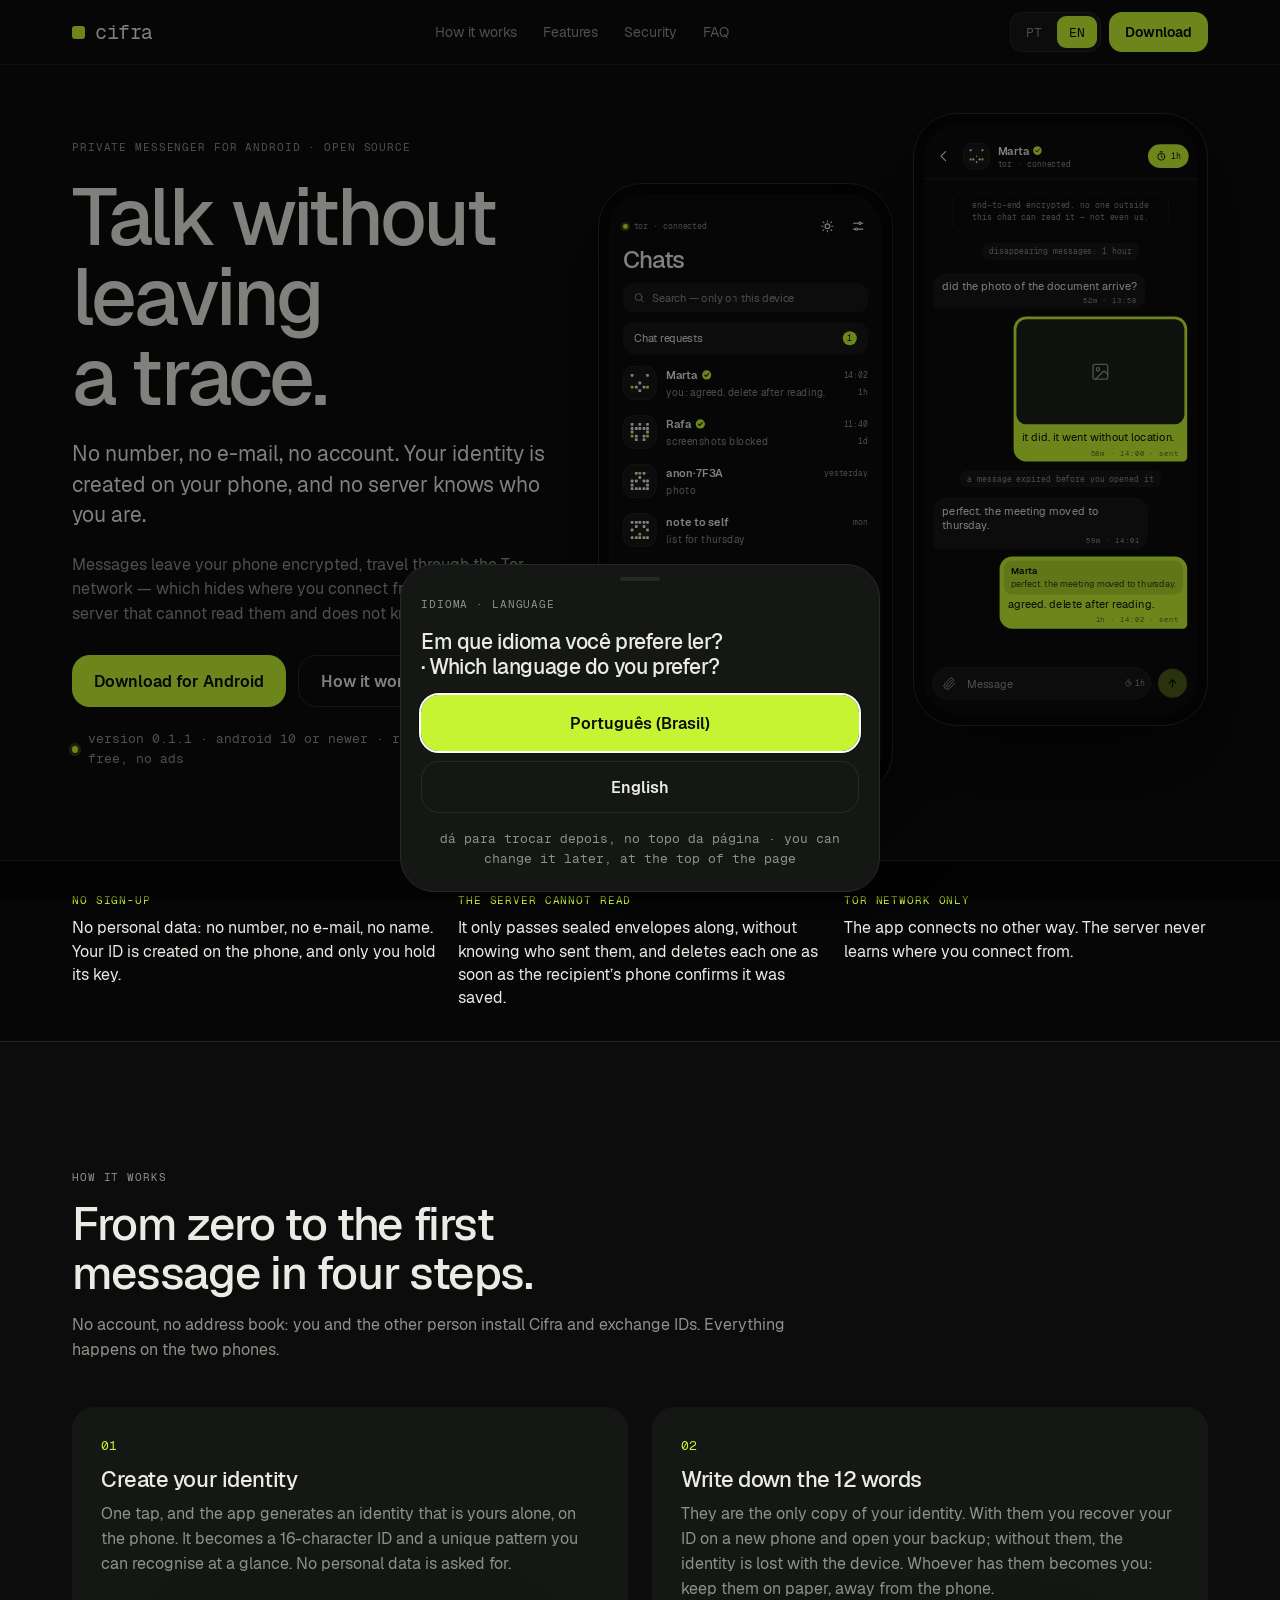
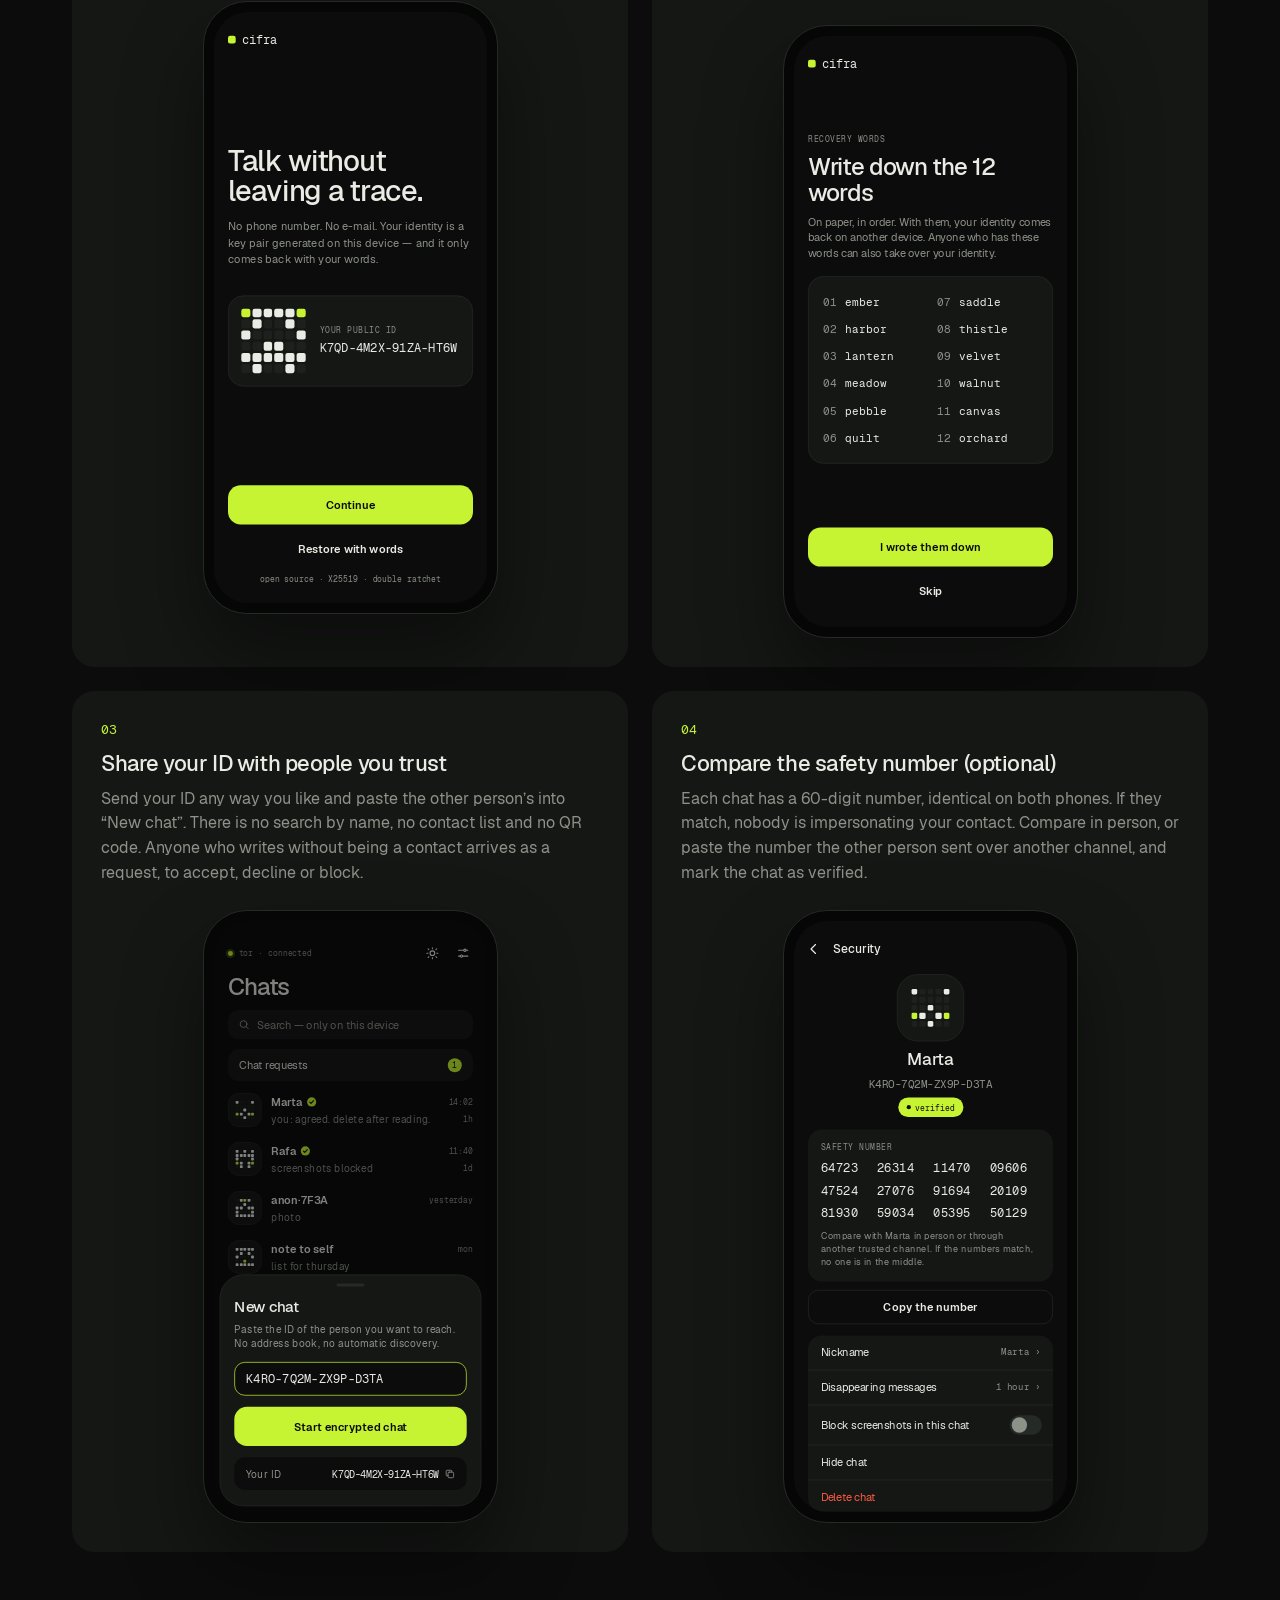
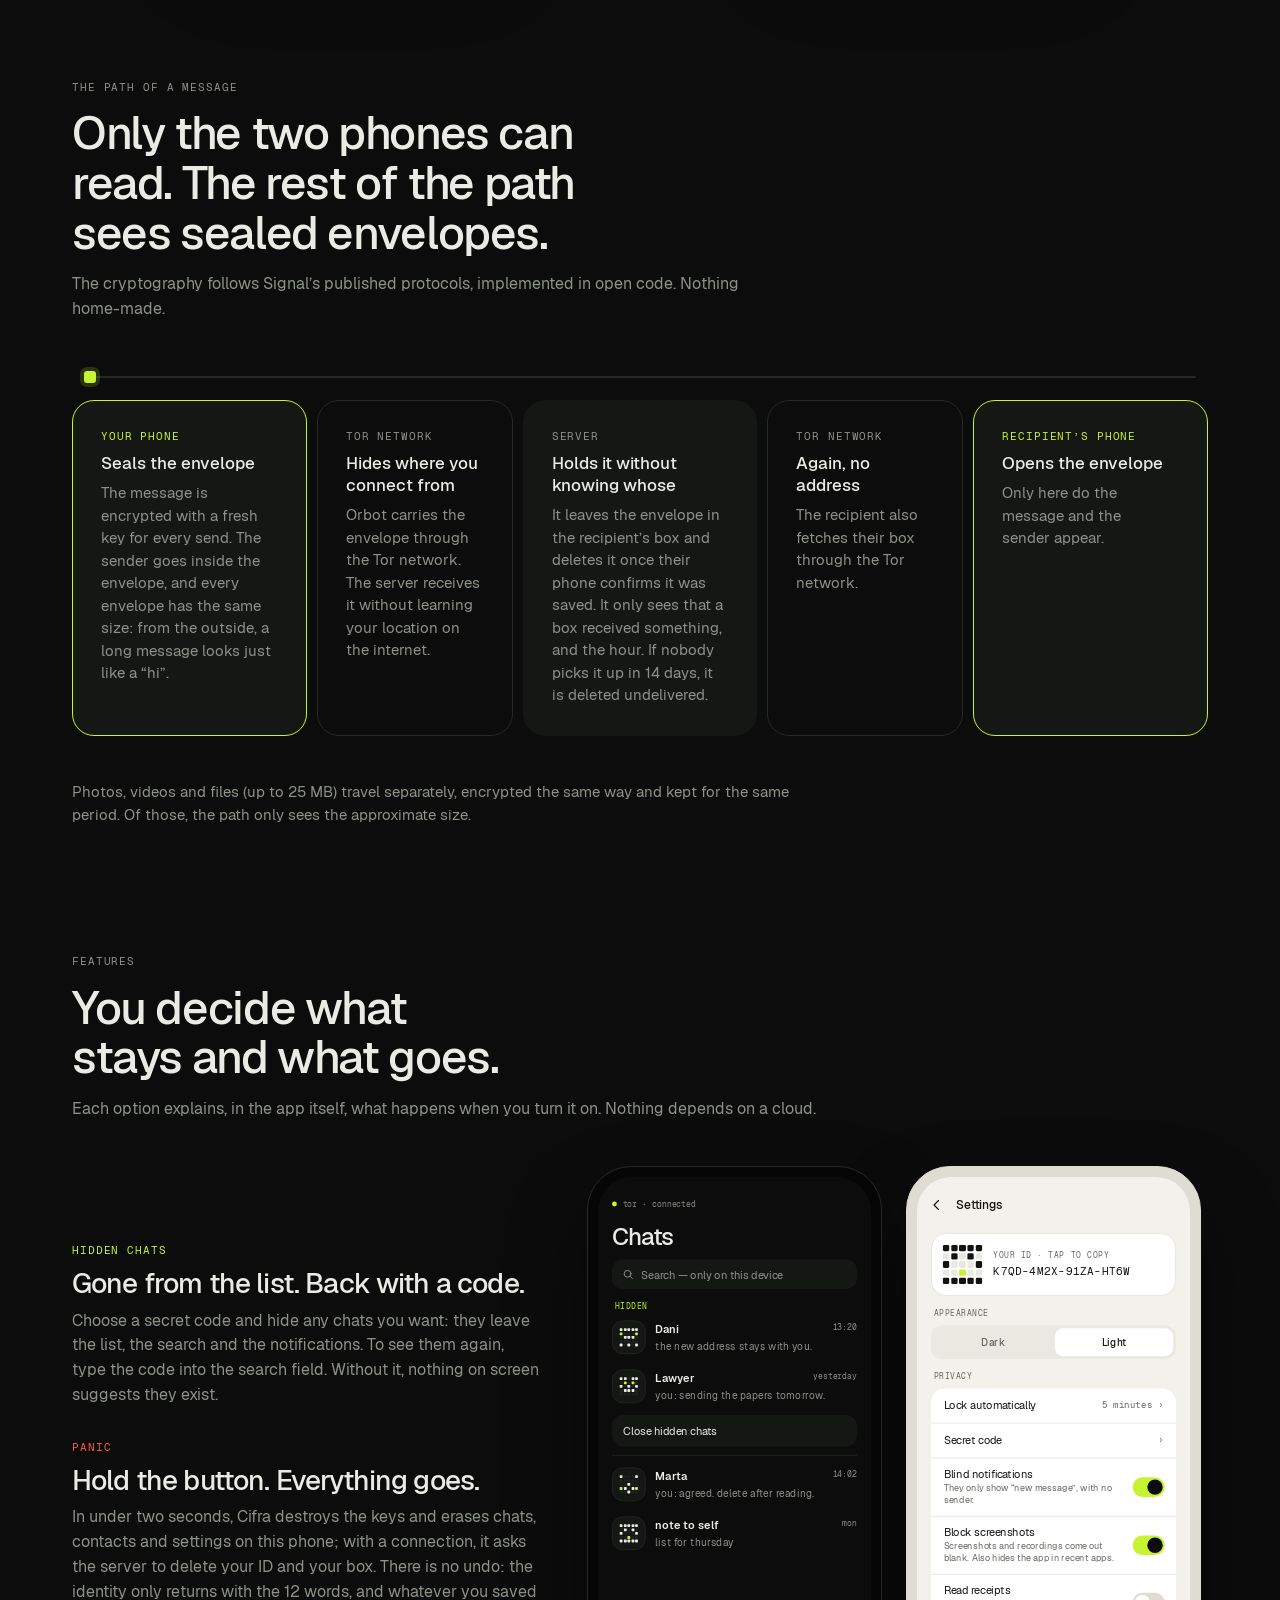
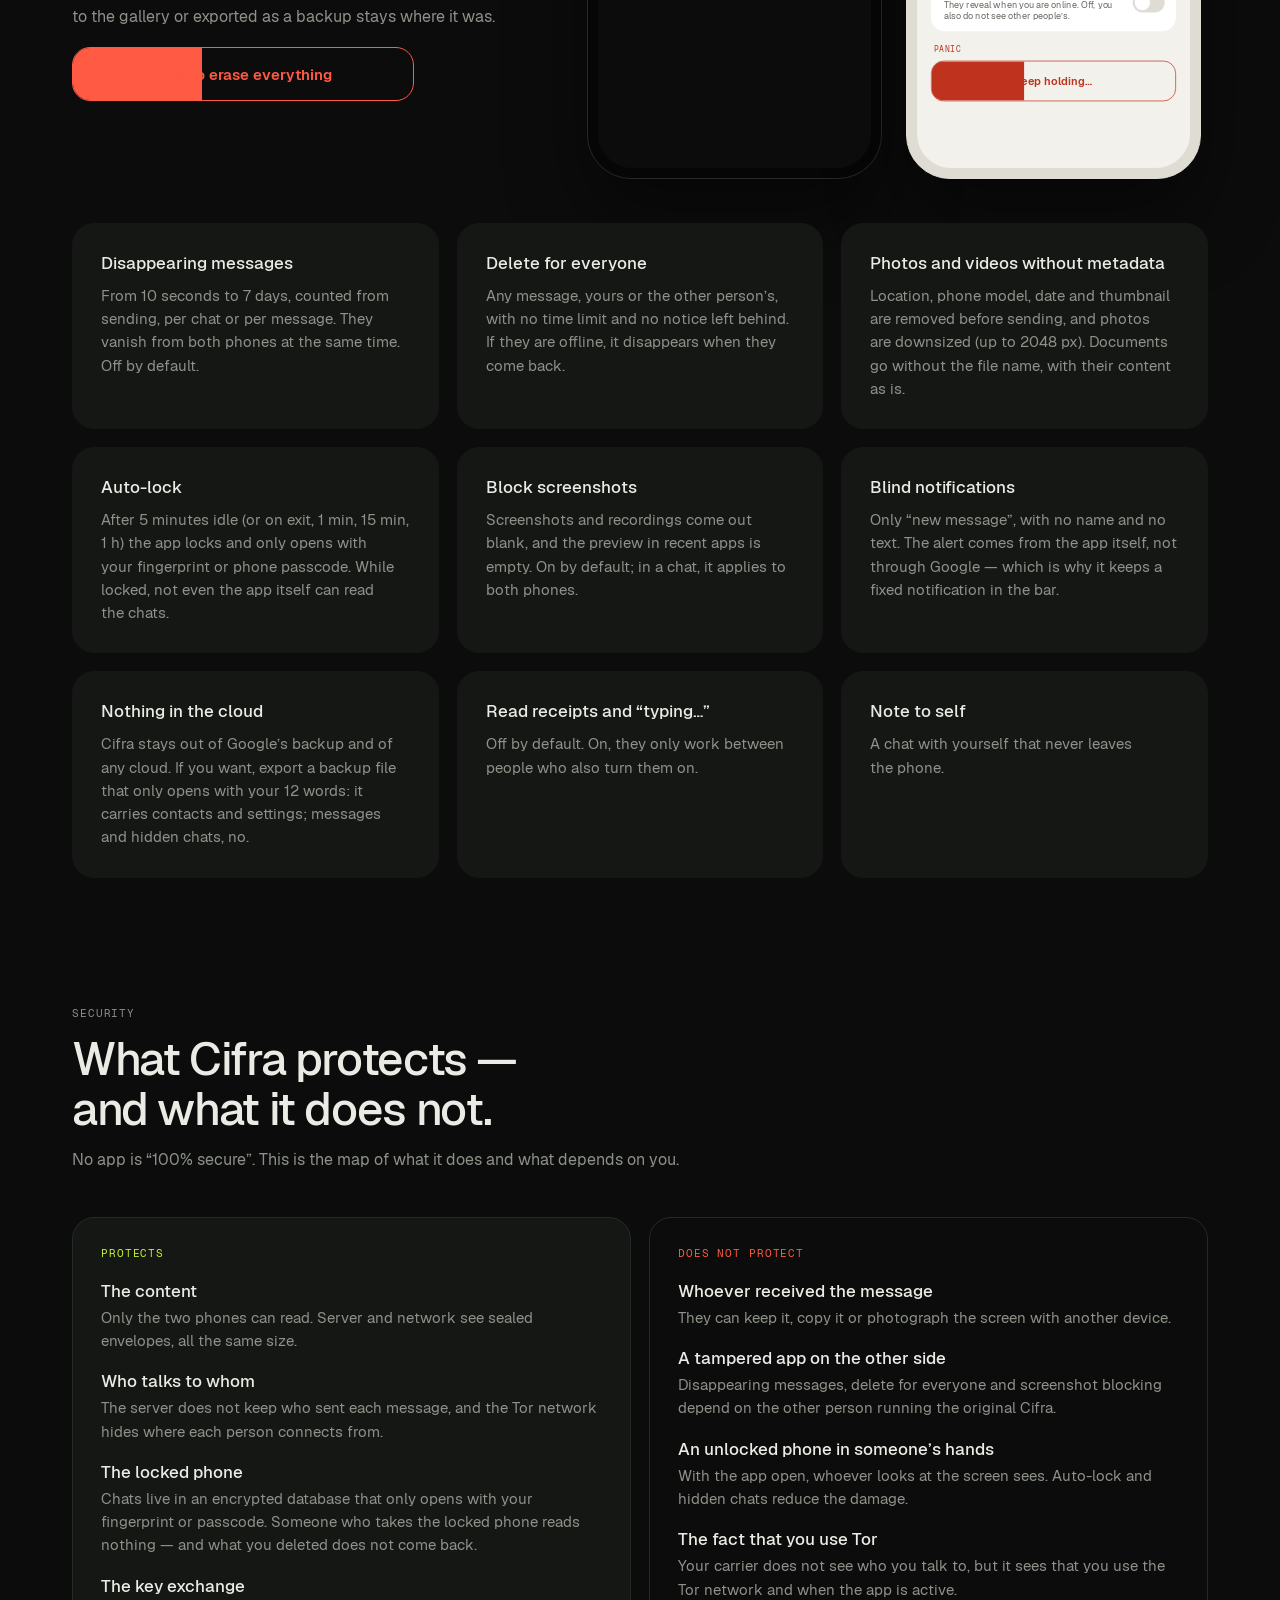
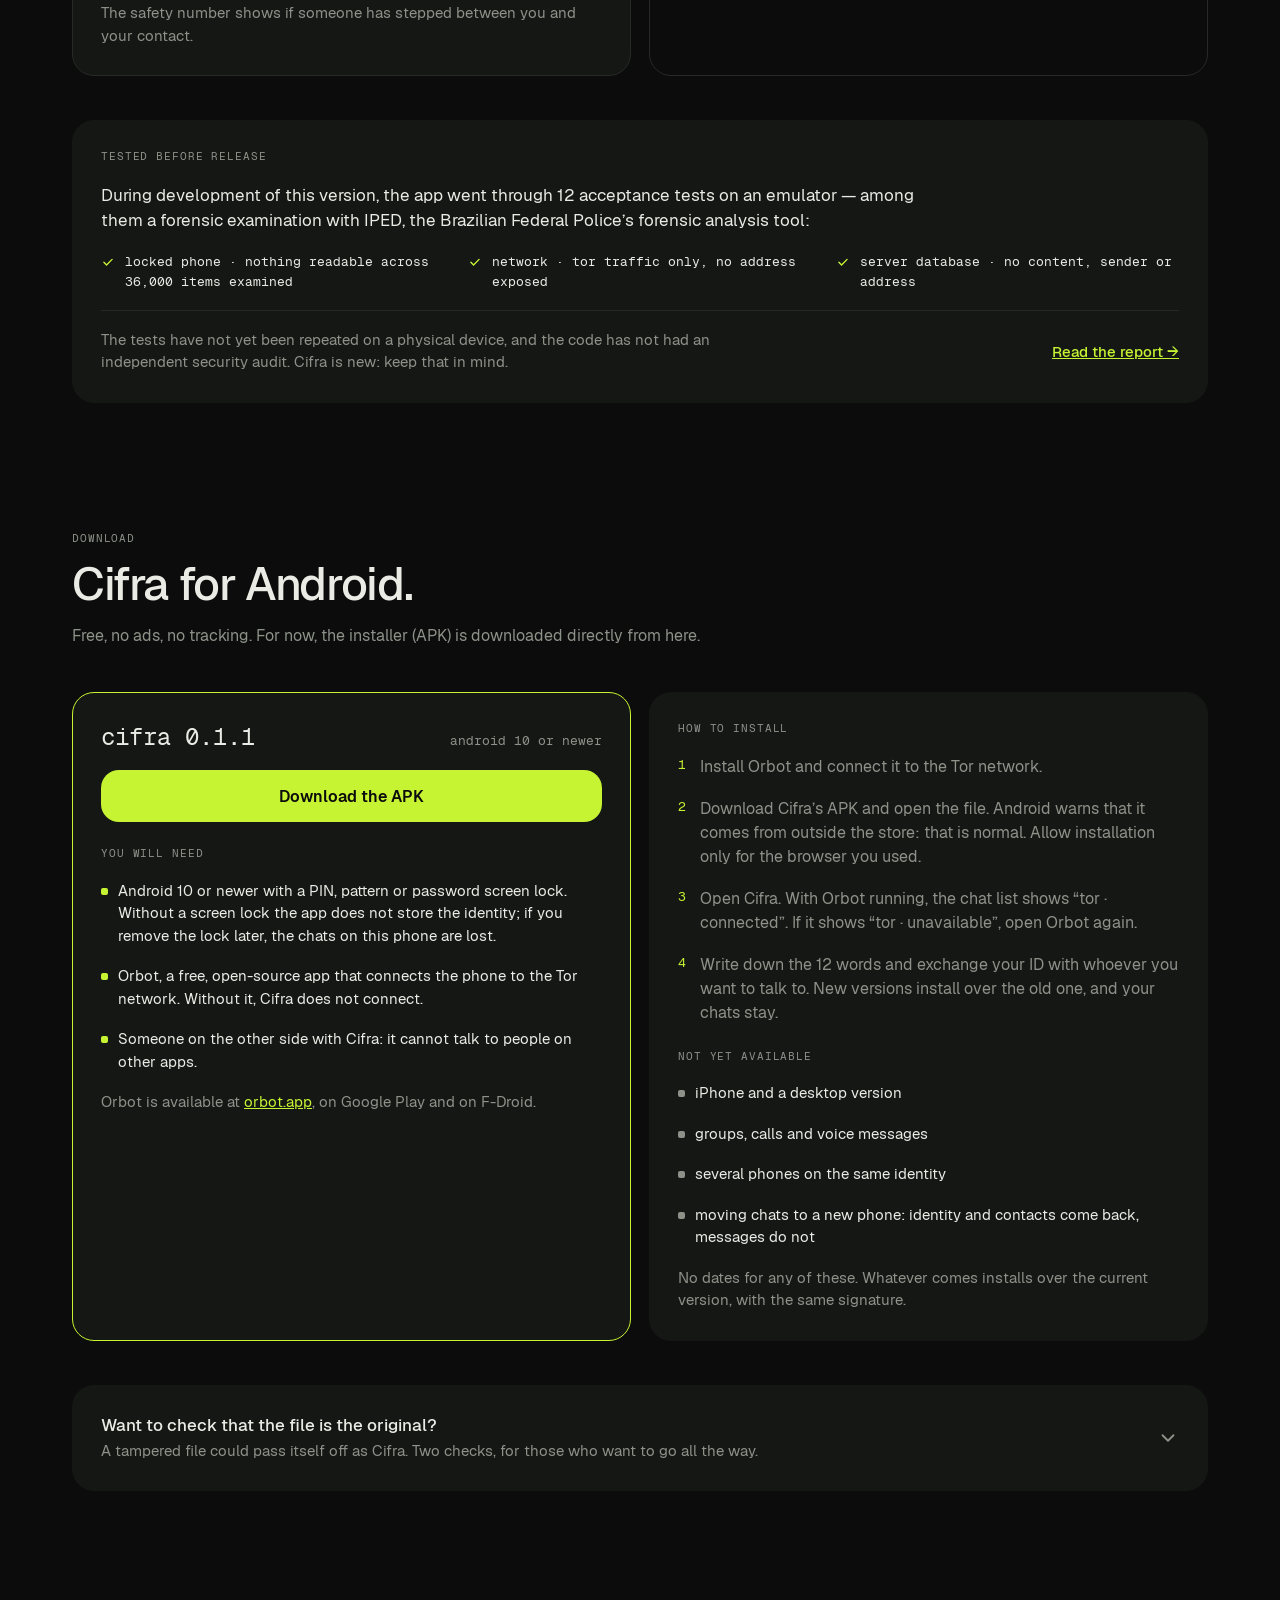
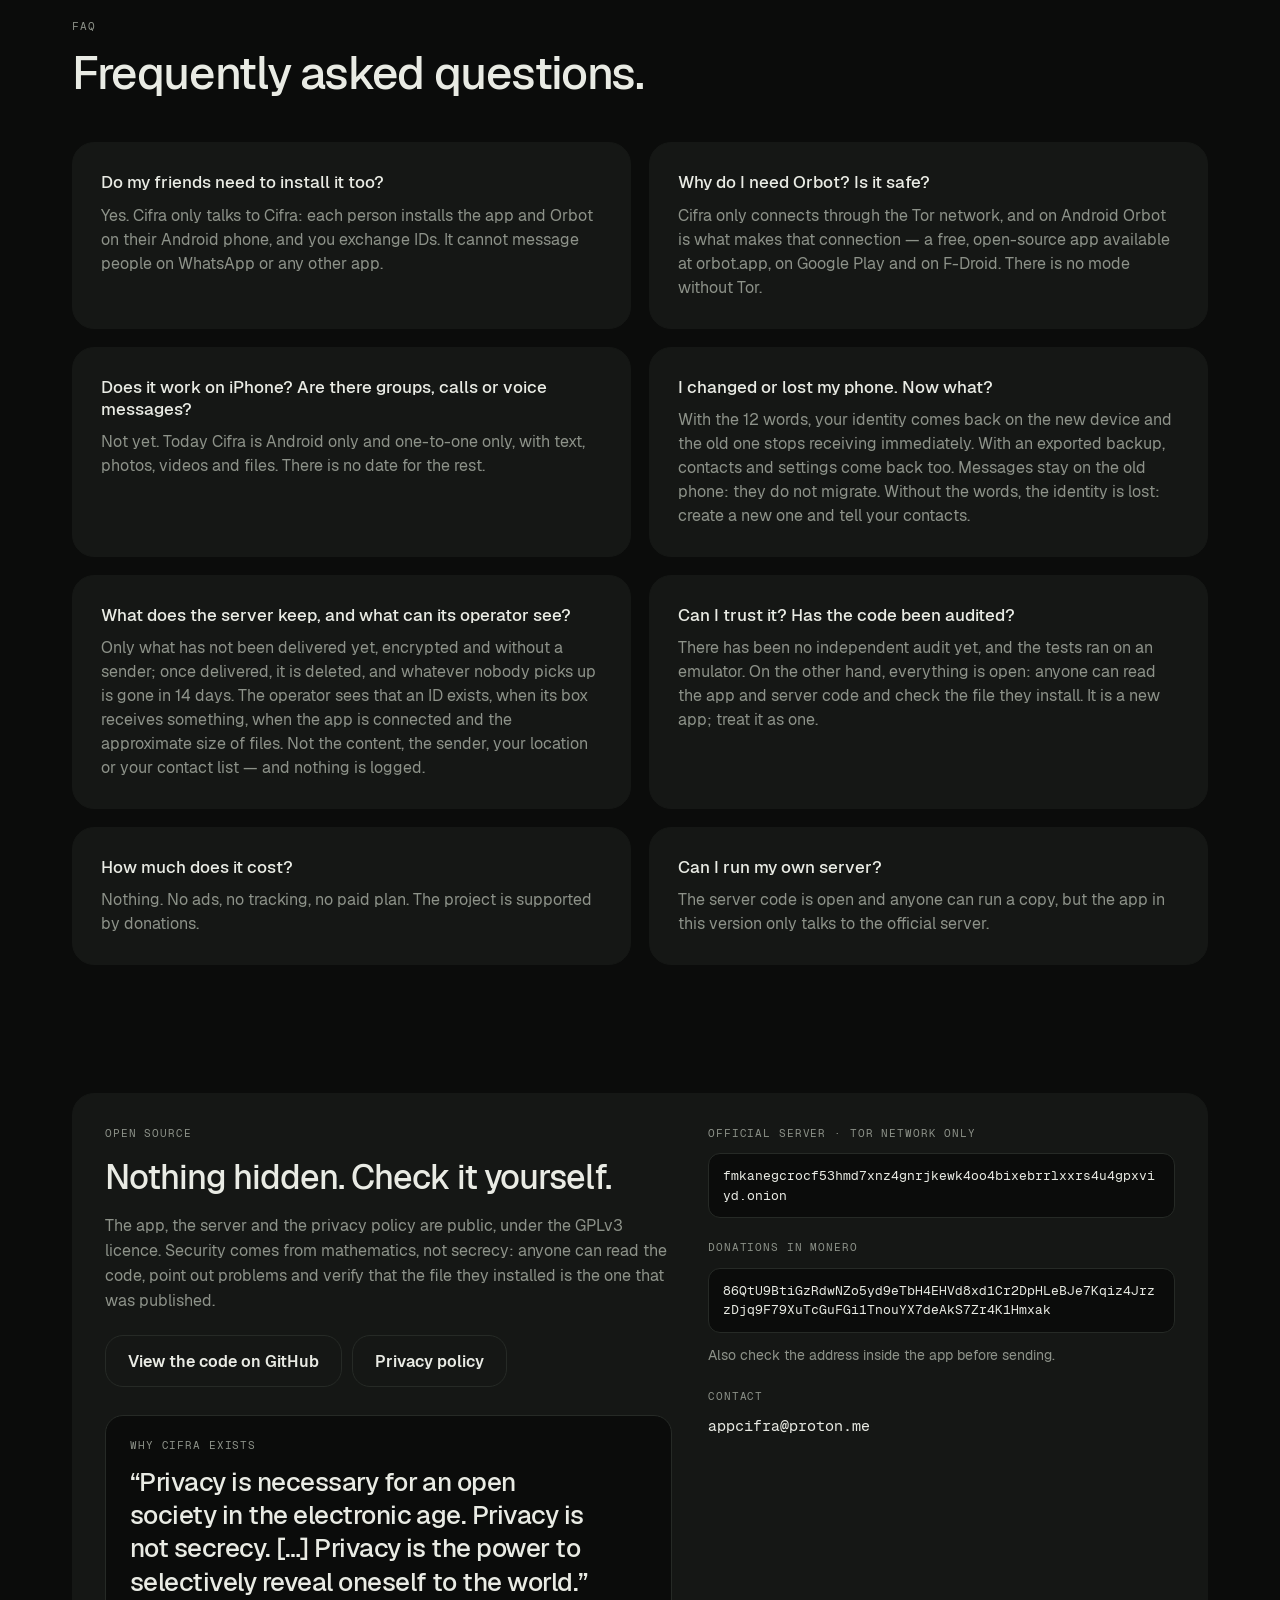
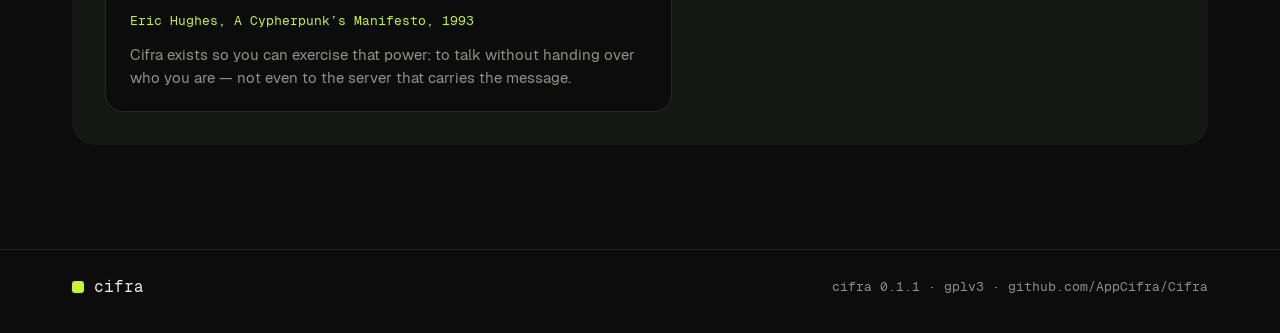
==== commit 2f3f19fc: "feat: versão 0.1.1 do app O botão de download leva ao APK da 0.1.1, e o verificador e os comandos de" ====
--- a/en/index.html
+++ b/en/index.html
@@ -48,7 +48,7 @@
 <a href="#baixar" class="botao botao-acento">Download for Android</a>
 <a href="#como" class="botao botao-linha">How it works</a>
 </div>
-<span class="mono entra" style="--d: 400ms; display: inline-flex; align-items: center; gap: 10px"><span class="ponto" aria-hidden="true"></span>version 0.1.0 · android 10 or newer · requires orbot · free, no ads</span>
+<span class="mono entra" style="--d: 400ms; display: inline-flex; align-items: center; gap: 10px"><span class="ponto" aria-hidden="true"></span>version 0.1.1 · android 10 or newer · requires orbot · free, no ads</span>
 </div>
 <div class="entra" style="--d: 220ms; flex: 1 1 340px; display: flex; justify-content: center; align-items: flex-start; gap: 20px">
 <div class="celular flutua so-largo" style="margin-top: 70px"><div class="tela" inert aria-hidden="true"><div><div lang="en" style="position: relative; width: 390px; height: 844px; box-sizing: border-box; overflow: hidden; background: #0B0C0B; color: #E9EBE4; font-family: Geist, sans-serif; display: flex; flex-direction: column; padding-top: 20px">
@@ -461,8 +461,8 @@
 </div>
 <div class="grade-2">
 <div class="card reveal lista" data-reveal="1" style="gap: 18px; border-color: #C6F432">
-<div style="display: flex; justify-content: space-between; align-items: baseline; gap: 12px; flex-wrap: wrap"><span style="font: 500 24px 'Geist Mono', monospace">cifra 0.1.0</span><span class="mono">android 10 or newer</span></div>
-<a href="https://github.com/AppCifra/Cifra/releases/download/v0.1.0/cifra-0.1.0.apk" class="botao botao-acento" style="width: 100%">Download the APK</a>
+<div style="display: flex; justify-content: space-between; align-items: baseline; gap: 12px; flex-wrap: wrap"><span style="font: 500 24px 'Geist Mono', monospace">cifra 0.1.1</span><span class="mono">android 10 or newer</span></div>
+<a href="https://github.com/AppCifra/Cifra/releases/download/v0.1.1/cifra-0.1.1.apk" class="botao botao-acento" style="width: 100%">Download the APK</a>
 <span class="rotulo" style="padding-top: 6px">you will need</span>
 
 <span class="item">Android 10 or newer with a PIN, pattern or password screen lock. Without a screen lock the app does not store the identity; if you remove the lock later, the chats on this phone are lost.</span>
@@ -519,14 +519,14 @@
 <span data-estado="erro" hidden style="font: 500 16px Geist, sans-serif; color: #FF5A43">The file could not be read.</span>
 <code data-estado="temCalculado" hidden class="codigo" style="text-align: left; width: 100%; box-sizing: border-box"></code>
 </div>
-<span class="mono" style="display: flex; flex-wrap: wrap; gap: 0 8px"><span>official value:</span><span id="esperado" style="color: #E9EBE4; word-break: break-all">957628f370b10ced52808c96a223e7e4fc1631e0a48dd8f1def6bc29f644ff16</span></span>
+<span class="mono" style="display: flex; flex-wrap: wrap; gap: 0 8px"><span>official value:</span><span id="esperado" style="color: #E9EBE4; word-break: break-all">886bfd2fee8f466752145542c2e8138d927908f3fc4d14efc9aeef9e1bbd840b</span></span>
 
 <span class="texto" style="font-size: 14.5px">The file never leaves your device: the computation happens here, in the browser.</span>
 <details class="miudo"><summary>Prefer to check in a terminal?</summary>
 <div class="lista" style="gap: 8px; padding-top: 12px">
-<code class="codigo">Windows: certutil -hashfile cifra-0.1.0.apk SHA256</code>
-<code class="codigo">Linux: sha256sum cifra-0.1.0.apk</code>
-<code class="codigo">macOS: shasum -a 256 cifra-0.1.0.apk</code>
+<code class="codigo">Windows: certutil -hashfile cifra-0.1.1.apk SHA256</code>
+<code class="codigo">Linux: sha256sum cifra-0.1.1.apk</code>
+<code class="codigo">macOS: shasum -a 256 cifra-0.1.1.apk</code>
 </div>
 </details>
 </div>
@@ -535,7 +535,7 @@
 <span class="forte" style="font-size: 19px">Fingerprint of Cifra’s signing key</span>
 <code class="codigo">52:C0:6A:21:D4:DB:82:5A:FA:C2:64:C3:C5:87:E4:71:06:9A:BD:5F:C7:44:6B:DC:3C:6C:D8:A1:BC:6A:33:F4</code>
 <span class="texto" style="font-size: 14.5px">It is the same in every version. On a computer with the Android SDK, the command below prints the line “certificate SHA-256 digest” — in lowercase, without the colons:</span>
-<code class="codigo">apksigner verify --print-certs cifra-0.1.0.apk</code>
+<code class="codigo">apksigner verify --print-certs cifra-0.1.1.apk</code>
 <span class="texto" style="font-size: 14.5px">The fingerprint is also in the source code repository. Check it in more than one place.</span>
 <div style="margin-top: auto; padding: 14px 16px; border-radius: 14px; border: 1px solid #FF5A43; display: flex; flex-direction: column; gap: 4px">
 <span class="forte" style="font-size: 15px; color: #FF5A43">If anything does not match, do not install.</span>
@@ -601,7 +601,7 @@
 <footer style="border-top: 1px solid #262A26">
 <div class="wrap" style="display: flex; flex-wrap: wrap; gap: 14px 24px; justify-content: space-between; align-items: center; padding-top: 26px; padding-bottom: 36px">
 <span style="display: flex; align-items: center; gap: 10px"><span style="width: 12px; height: 12px; border-radius: 3px; background: #C6F432"></span><span style="font: 500 16px 'Geist Mono', monospace">cifra</span></span>
-<span class="mono">cifra 0.1.0 · gplv3 · github.com/AppCifra/Cifra</span>
+<span class="mono">cifra 0.1.1 · gplv3 · github.com/AppCifra/Cifra</span>
 </div>
 </footer>
 
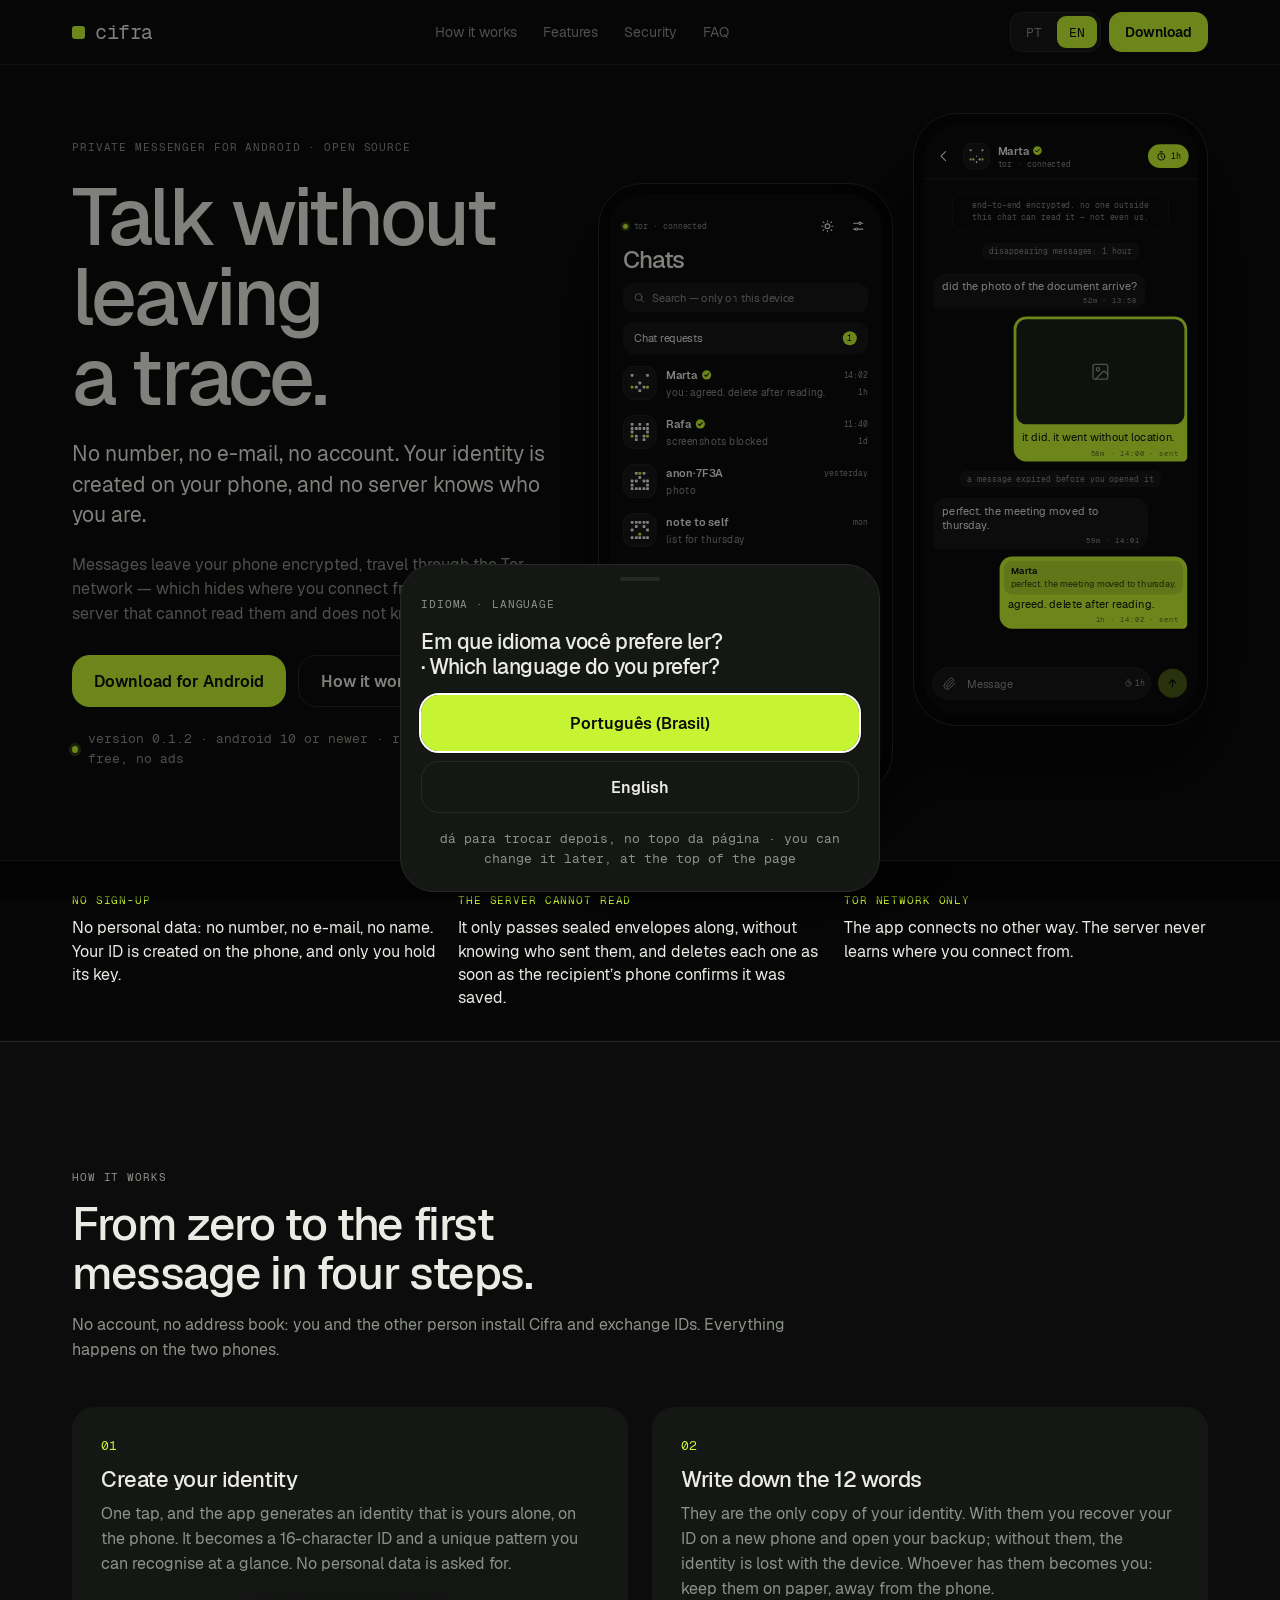
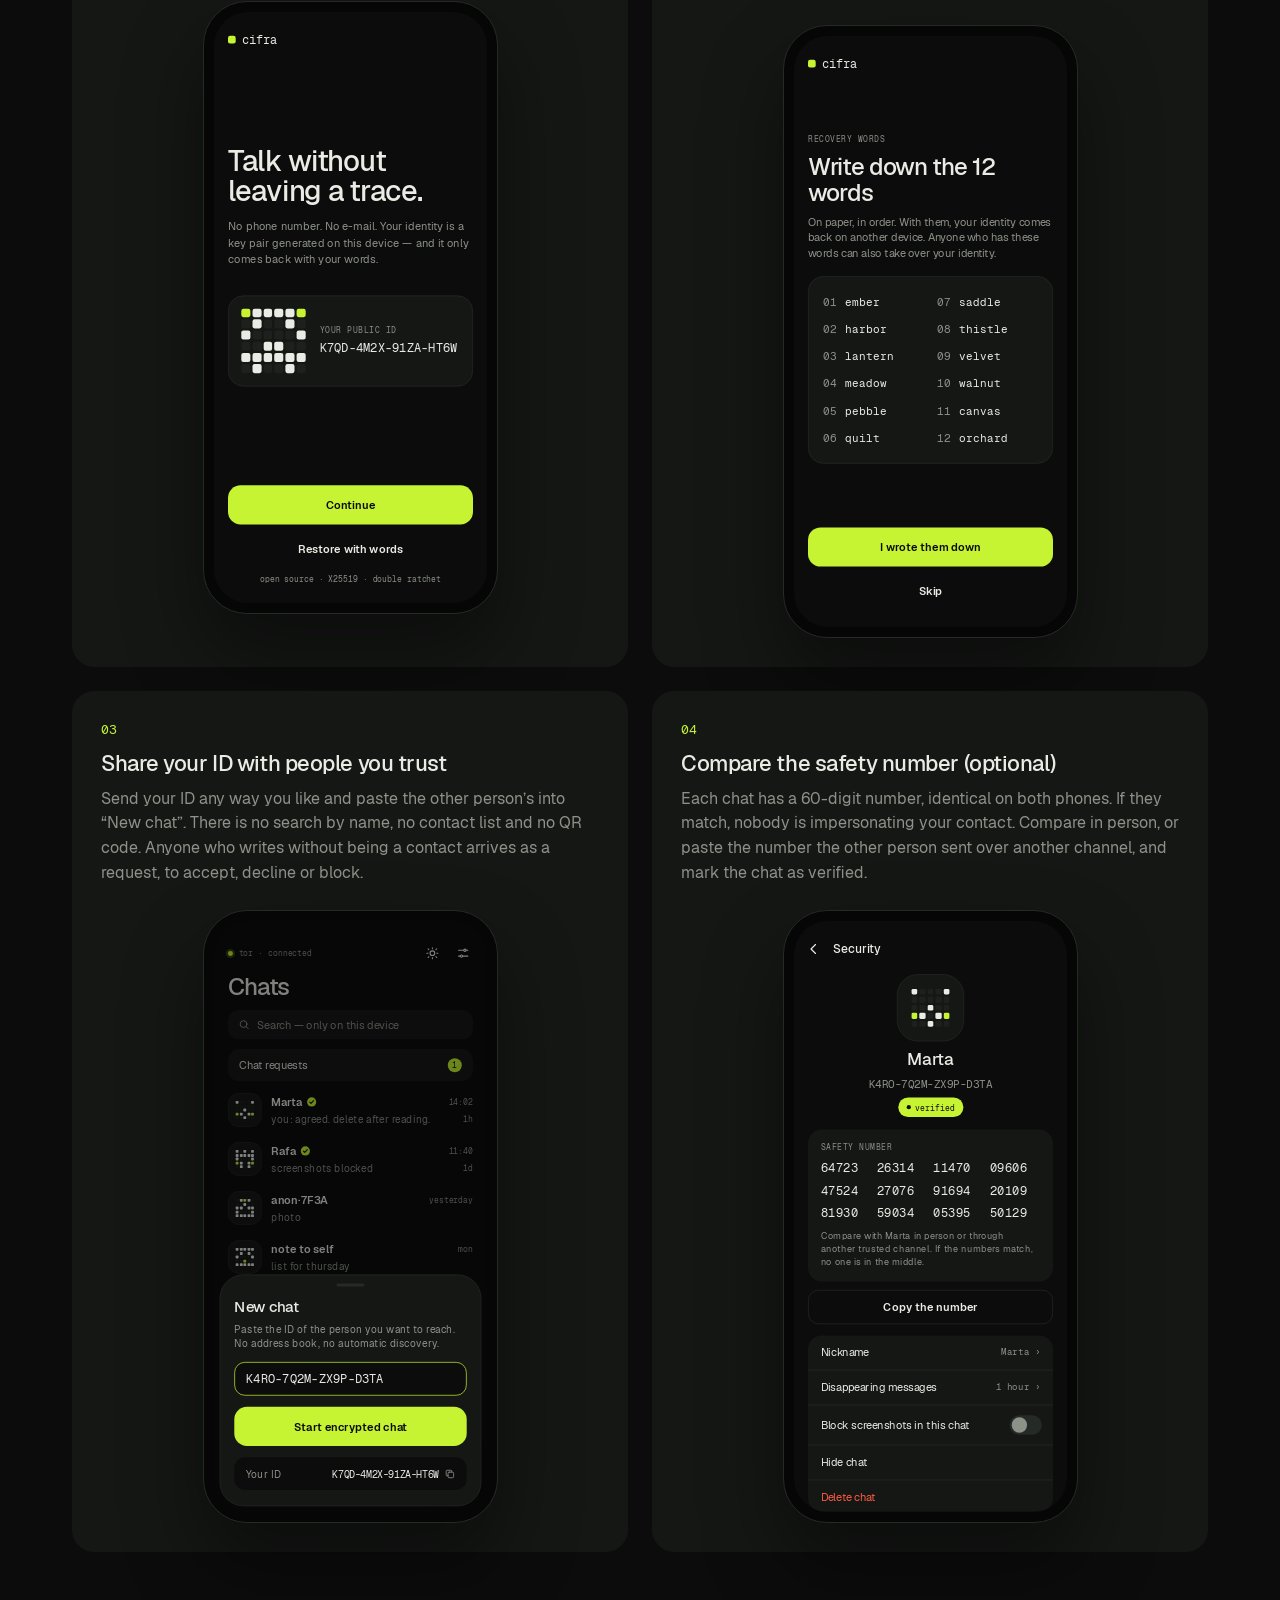
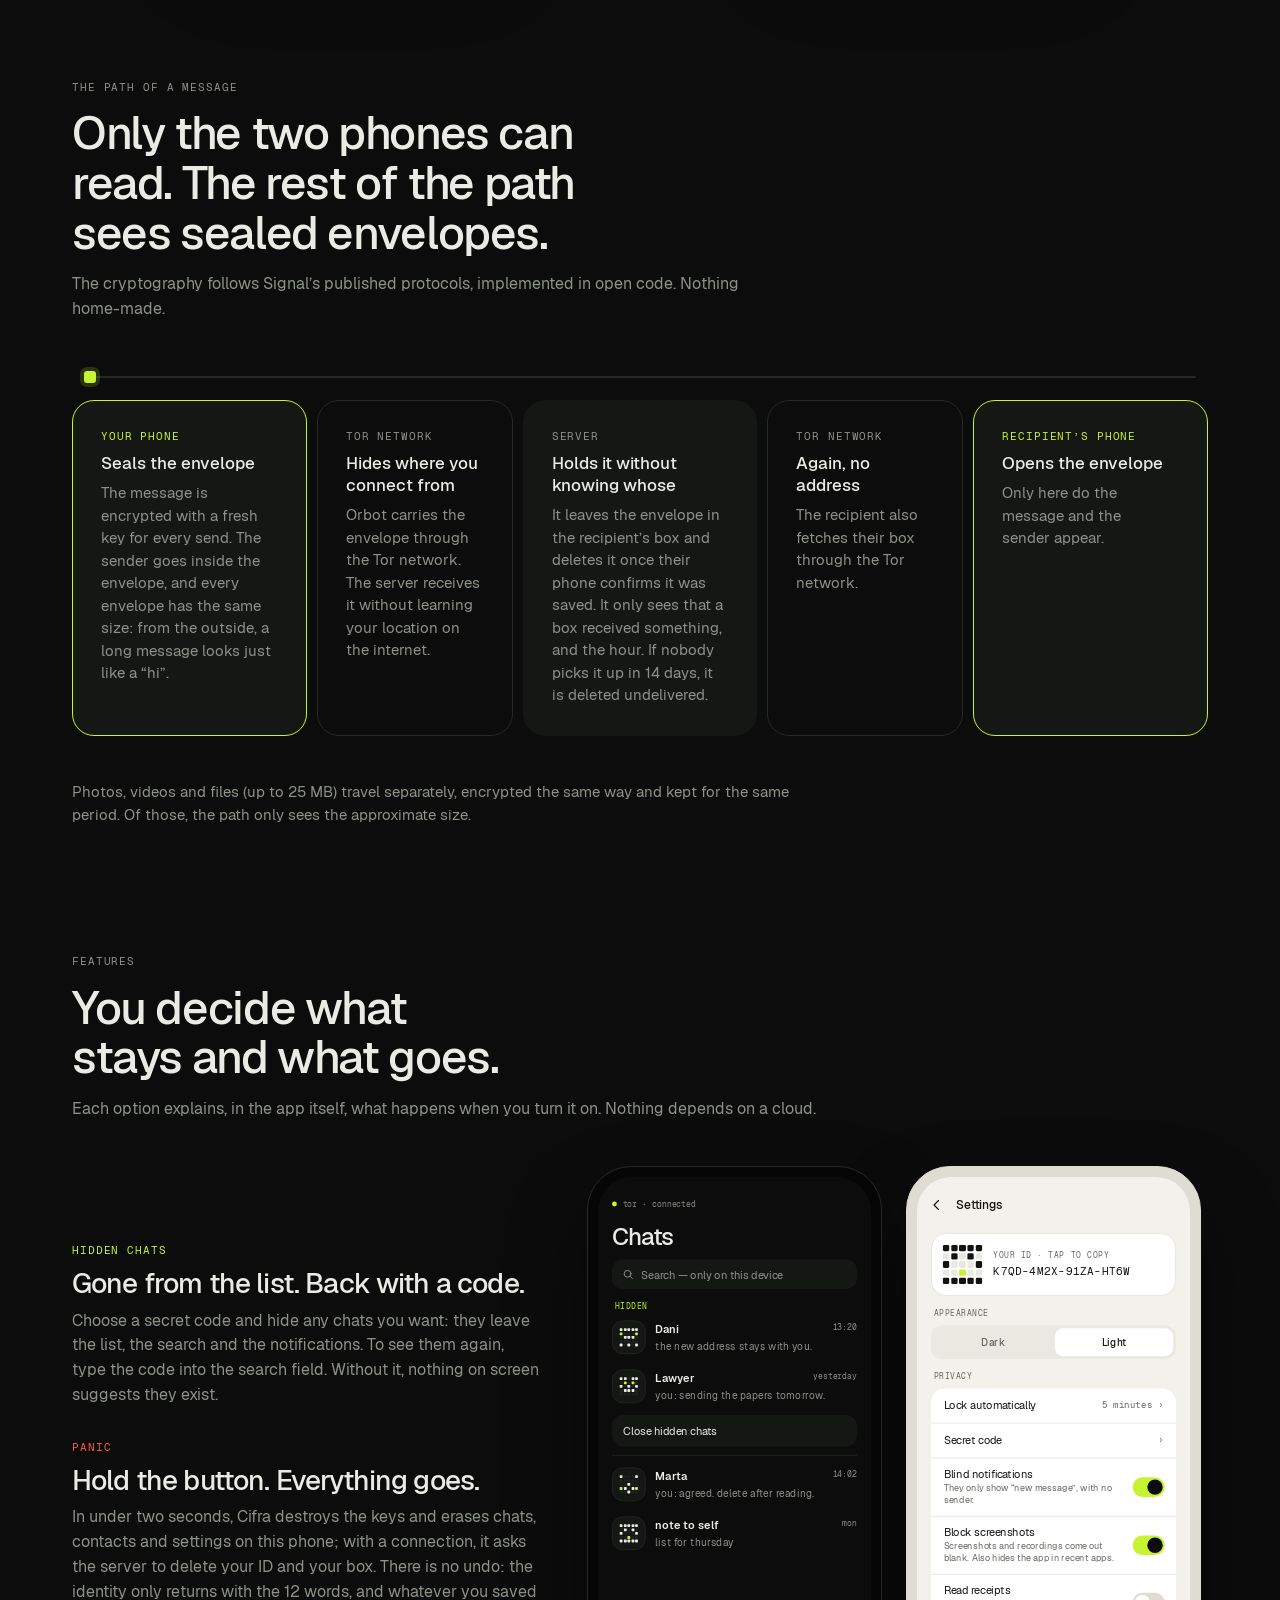
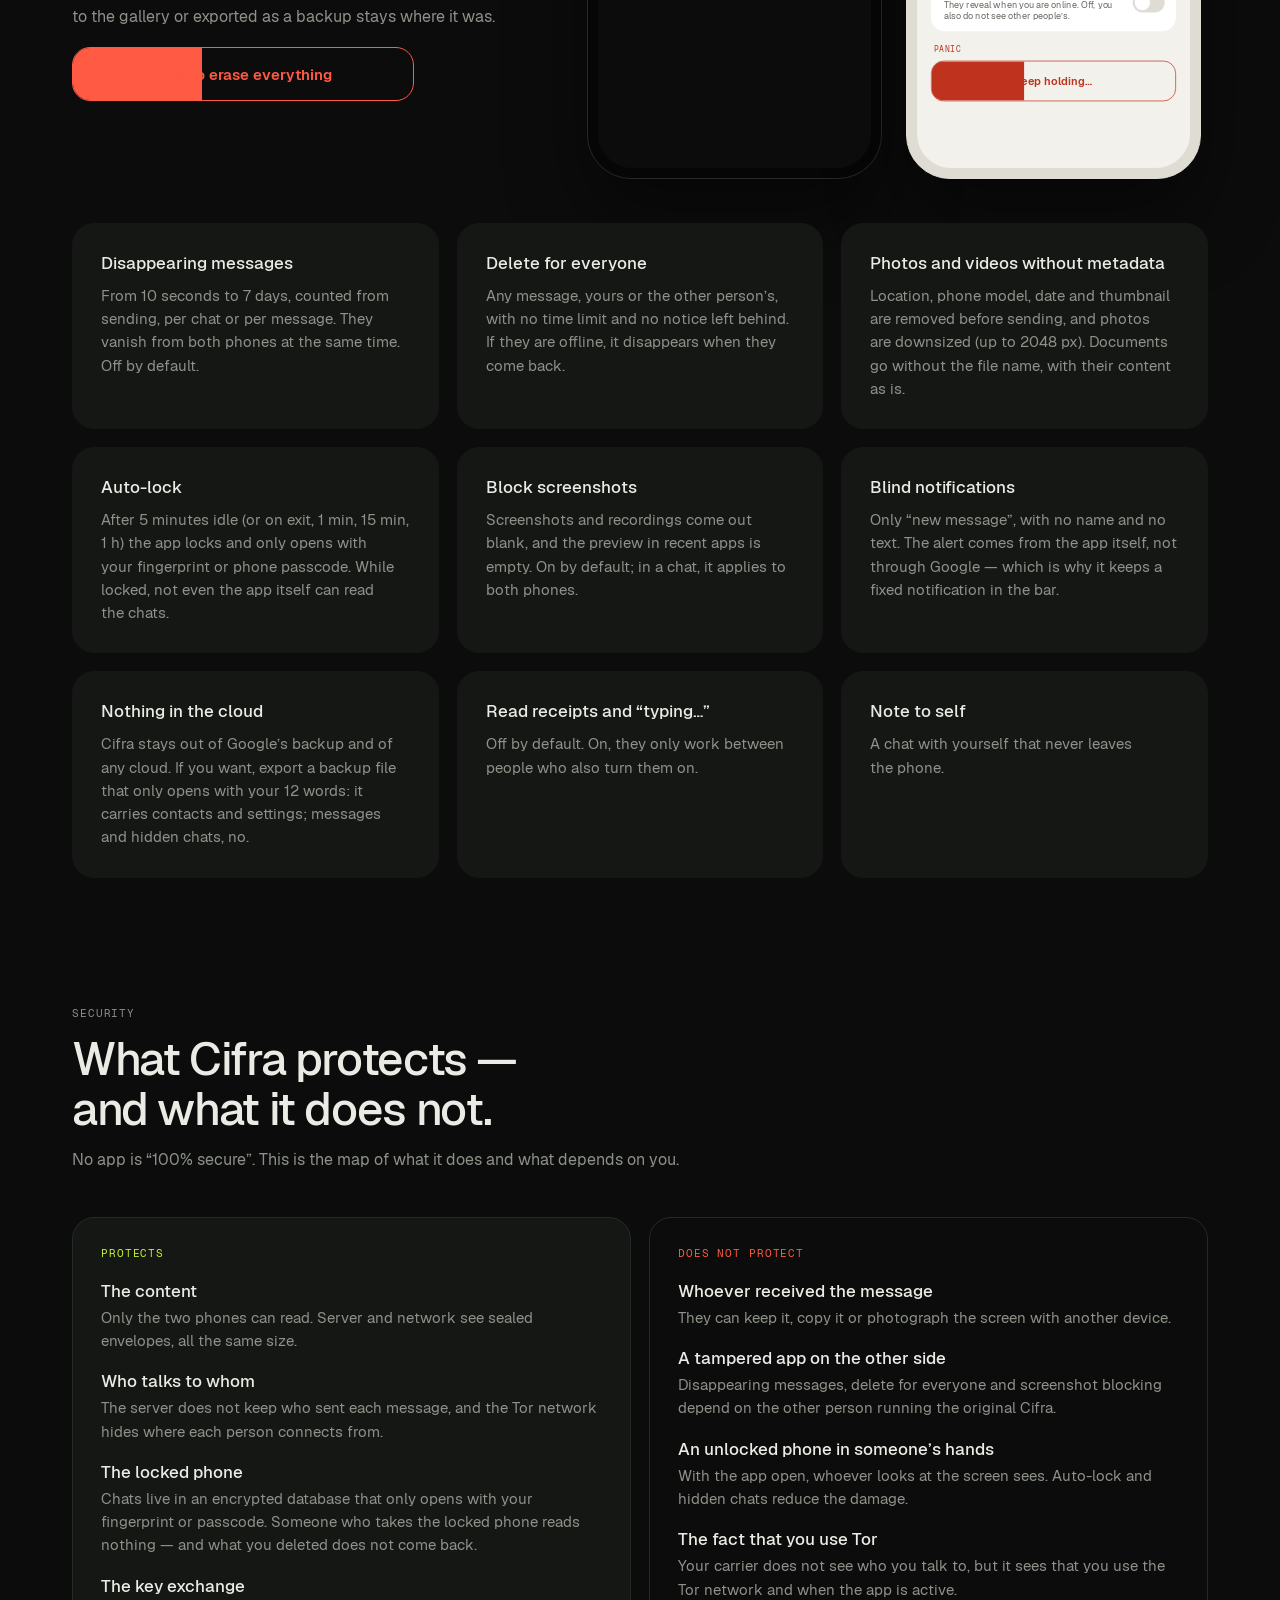
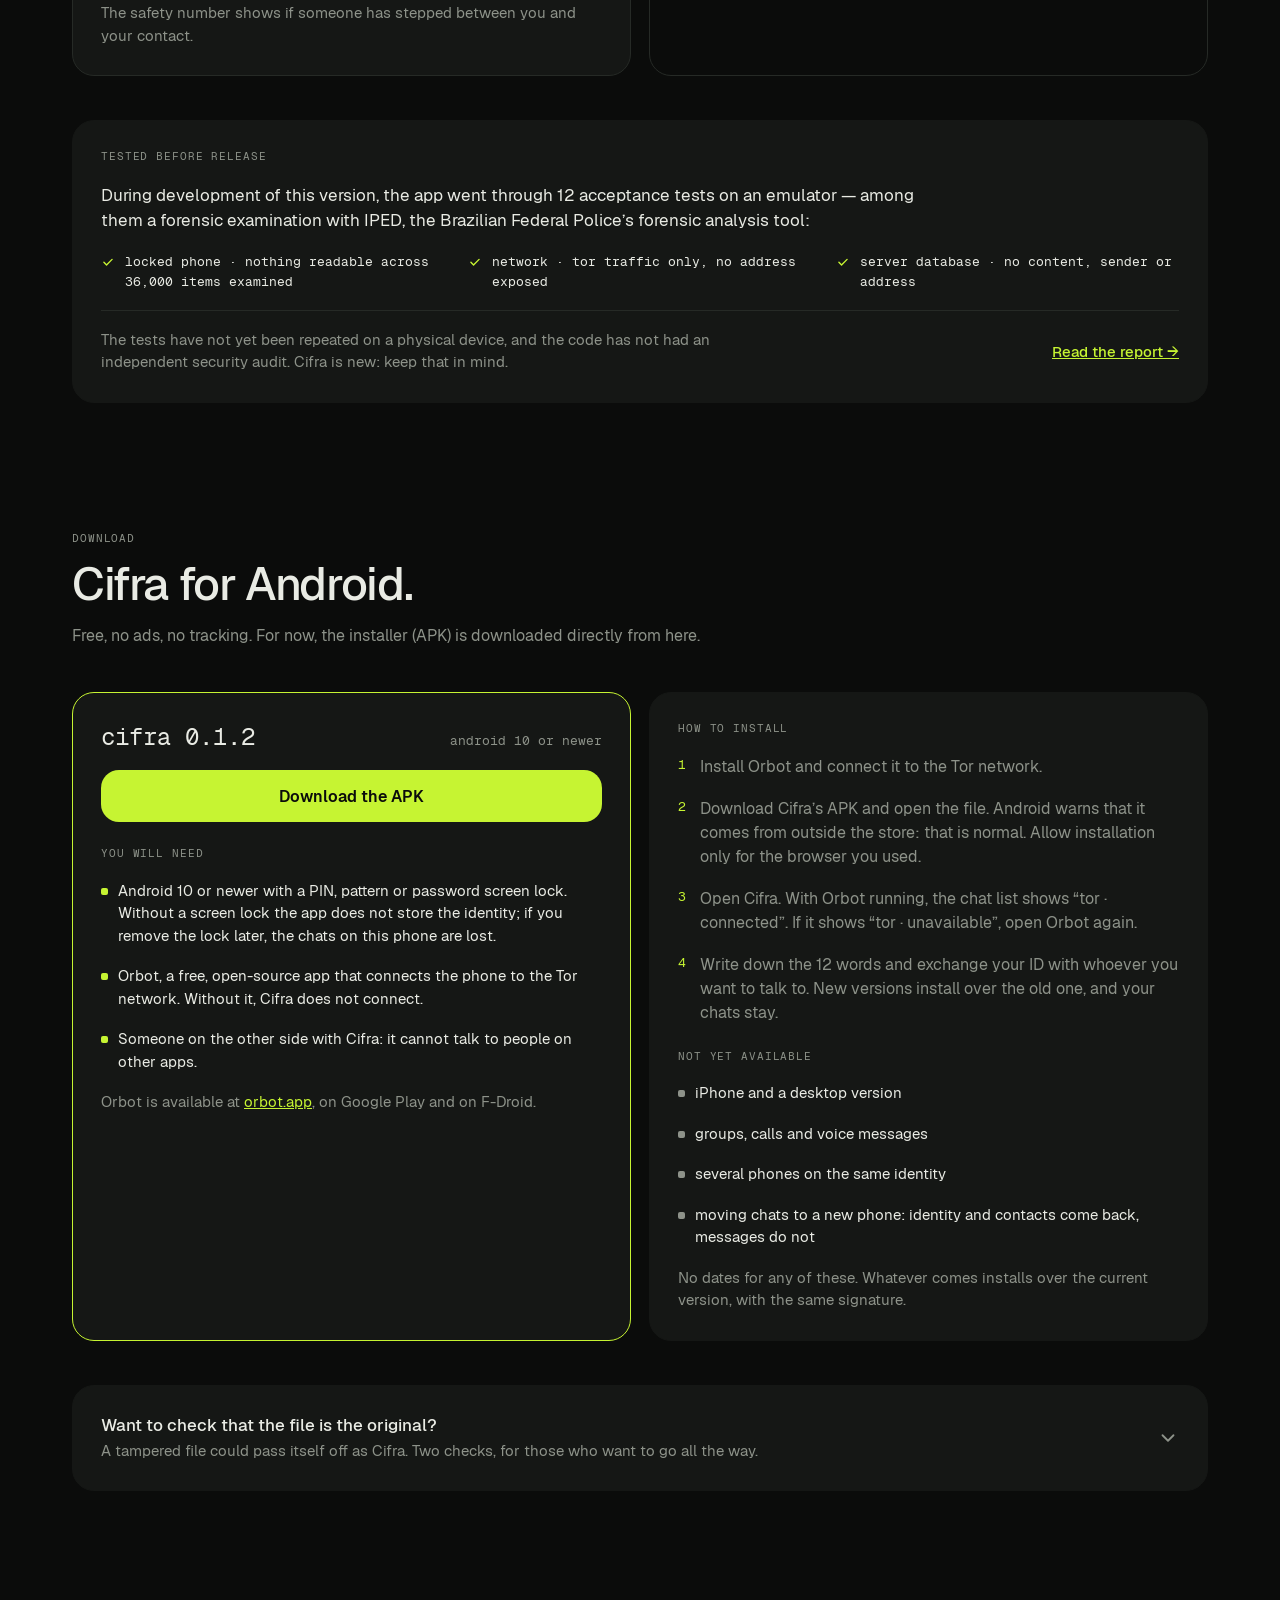
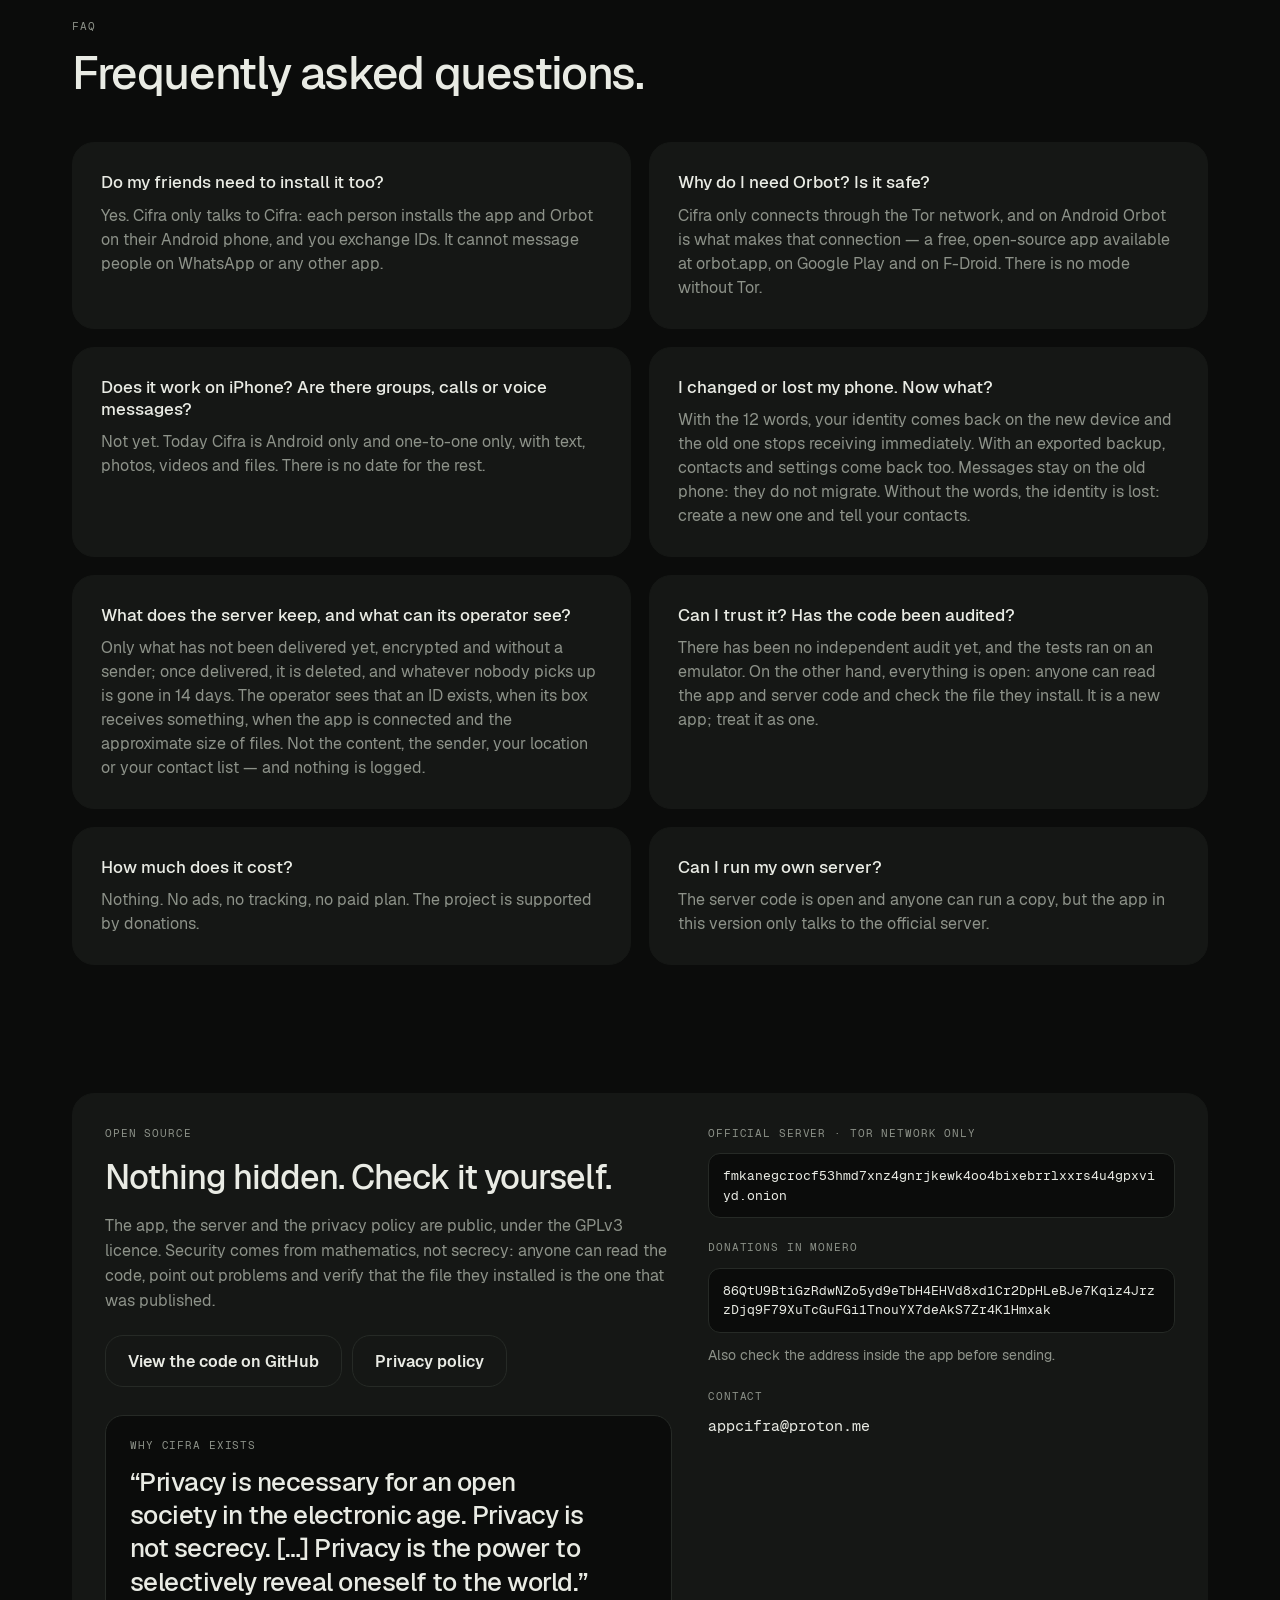
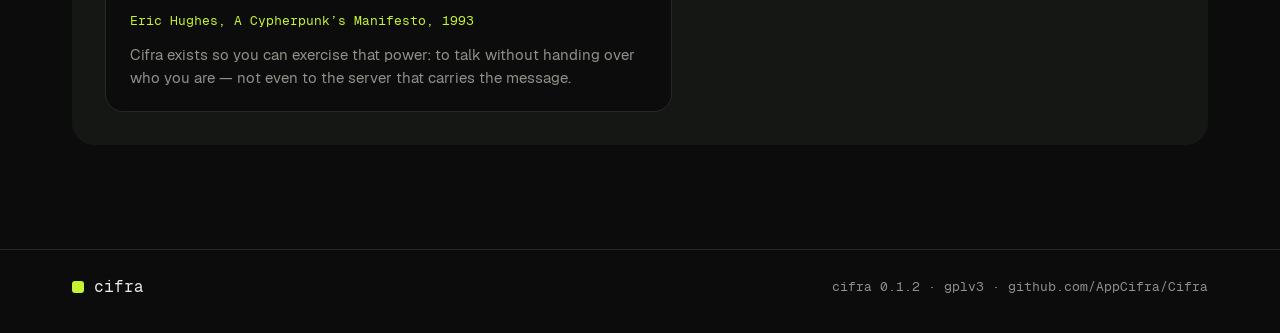
==== commit 45cad8c3: "feat: versão 0.1.2 do app" ====
--- a/en/index.html
+++ b/en/index.html
@@ -48,7 +48,7 @@
 <a href="#baixar" class="botao botao-acento">Download for Android</a>
 <a href="#como" class="botao botao-linha">How it works</a>
 </div>
-<span class="mono entra" style="--d: 400ms; display: inline-flex; align-items: center; gap: 10px"><span class="ponto" aria-hidden="true"></span>version 0.1.1 · android 10 or newer · requires orbot · free, no ads</span>
+<span class="mono entra" style="--d: 400ms; display: inline-flex; align-items: center; gap: 10px"><span class="ponto" aria-hidden="true"></span>version 0.1.2 · android 10 or newer · requires orbot · free, no ads</span>
 </div>
 <div class="entra" style="--d: 220ms; flex: 1 1 340px; display: flex; justify-content: center; align-items: flex-start; gap: 20px">
 <div class="celular flutua so-largo" style="margin-top: 70px"><div class="tela" inert aria-hidden="true"><div><div lang="en" style="position: relative; width: 390px; height: 844px; box-sizing: border-box; overflow: hidden; background: #0B0C0B; color: #E9EBE4; font-family: Geist, sans-serif; display: flex; flex-direction: column; padding-top: 20px">
@@ -461,8 +461,8 @@
 </div>
 <div class="grade-2">
 <div class="card reveal lista" data-reveal="1" style="gap: 18px; border-color: #C6F432">
-<div style="display: flex; justify-content: space-between; align-items: baseline; gap: 12px; flex-wrap: wrap"><span style="font: 500 24px 'Geist Mono', monospace">cifra 0.1.1</span><span class="mono">android 10 or newer</span></div>
-<a href="https://github.com/AppCifra/Cifra/releases/download/v0.1.1/cifra-0.1.1.apk" class="botao botao-acento" style="width: 100%">Download the APK</a>
+<div style="display: flex; justify-content: space-between; align-items: baseline; gap: 12px; flex-wrap: wrap"><span style="font: 500 24px 'Geist Mono', monospace">cifra 0.1.2</span><span class="mono">android 10 or newer</span></div>
+<a href="https://github.com/AppCifra/Cifra/releases/download/v0.1.2/cifra-0.1.2.apk" class="botao botao-acento" style="width: 100%">Download the APK</a>
 <span class="rotulo" style="padding-top: 6px">you will need</span>
 
 <span class="item">Android 10 or newer with a PIN, pattern or password screen lock. Without a screen lock the app does not store the identity; if you remove the lock later, the chats on this phone are lost.</span>
@@ -519,14 +519,14 @@
 <span data-estado="erro" hidden style="font: 500 16px Geist, sans-serif; color: #FF5A43">The file could not be read.</span>
 <code data-estado="temCalculado" hidden class="codigo" style="text-align: left; width: 100%; box-sizing: border-box"></code>
 </div>
-<span class="mono" style="display: flex; flex-wrap: wrap; gap: 0 8px"><span>official value:</span><span id="esperado" style="color: #E9EBE4; word-break: break-all">886bfd2fee8f466752145542c2e8138d927908f3fc4d14efc9aeef9e1bbd840b</span></span>
+<span class="mono" style="display: flex; flex-wrap: wrap; gap: 0 8px"><span>official value:</span><span id="esperado" style="color: #E9EBE4; word-break: break-all">8db793a06ae2a6cba4250631bb3ff82f6f7c9b1ac4cbc38f7062c34bc35d43b3</span></span>
 
 <span class="texto" style="font-size: 14.5px">The file never leaves your device: the computation happens here, in the browser.</span>
 <details class="miudo"><summary>Prefer to check in a terminal?</summary>
 <div class="lista" style="gap: 8px; padding-top: 12px">
-<code class="codigo">Windows: certutil -hashfile cifra-0.1.1.apk SHA256</code>
-<code class="codigo">Linux: sha256sum cifra-0.1.1.apk</code>
-<code class="codigo">macOS: shasum -a 256 cifra-0.1.1.apk</code>
+<code class="codigo">Windows: certutil -hashfile cifra-0.1.2.apk SHA256</code>
+<code class="codigo">Linux: sha256sum cifra-0.1.2.apk</code>
+<code class="codigo">macOS: shasum -a 256 cifra-0.1.2.apk</code>
 </div>
 </details>
 </div>
@@ -535,7 +535,7 @@
 <span class="forte" style="font-size: 19px">Fingerprint of Cifra’s signing key</span>
 <code class="codigo">52:C0:6A:21:D4:DB:82:5A:FA:C2:64:C3:C5:87:E4:71:06:9A:BD:5F:C7:44:6B:DC:3C:6C:D8:A1:BC:6A:33:F4</code>
 <span class="texto" style="font-size: 14.5px">It is the same in every version. On a computer with the Android SDK, the command below prints the line “certificate SHA-256 digest” — in lowercase, without the colons:</span>
-<code class="codigo">apksigner verify --print-certs cifra-0.1.1.apk</code>
+<code class="codigo">apksigner verify --print-certs cifra-0.1.2.apk</code>
 <span class="texto" style="font-size: 14.5px">The fingerprint is also in the source code repository. Check it in more than one place.</span>
 <div style="margin-top: auto; padding: 14px 16px; border-radius: 14px; border: 1px solid #FF5A43; display: flex; flex-direction: column; gap: 4px">
 <span class="forte" style="font-size: 15px; color: #FF5A43">If anything does not match, do not install.</span>
@@ -601,7 +601,7 @@
 <footer style="border-top: 1px solid #262A26">
 <div class="wrap" style="display: flex; flex-wrap: wrap; gap: 14px 24px; justify-content: space-between; align-items: center; padding-top: 26px; padding-bottom: 36px">
 <span style="display: flex; align-items: center; gap: 10px"><span style="width: 12px; height: 12px; border-radius: 3px; background: #C6F432"></span><span style="font: 500 16px 'Geist Mono', monospace">cifra</span></span>
-<span class="mono">cifra 0.1.1 · gplv3 · github.com/AppCifra/Cifra</span>
+<span class="mono">cifra 0.1.2 · gplv3 · github.com/AppCifra/Cifra</span>
 </div>
 </footer>
 
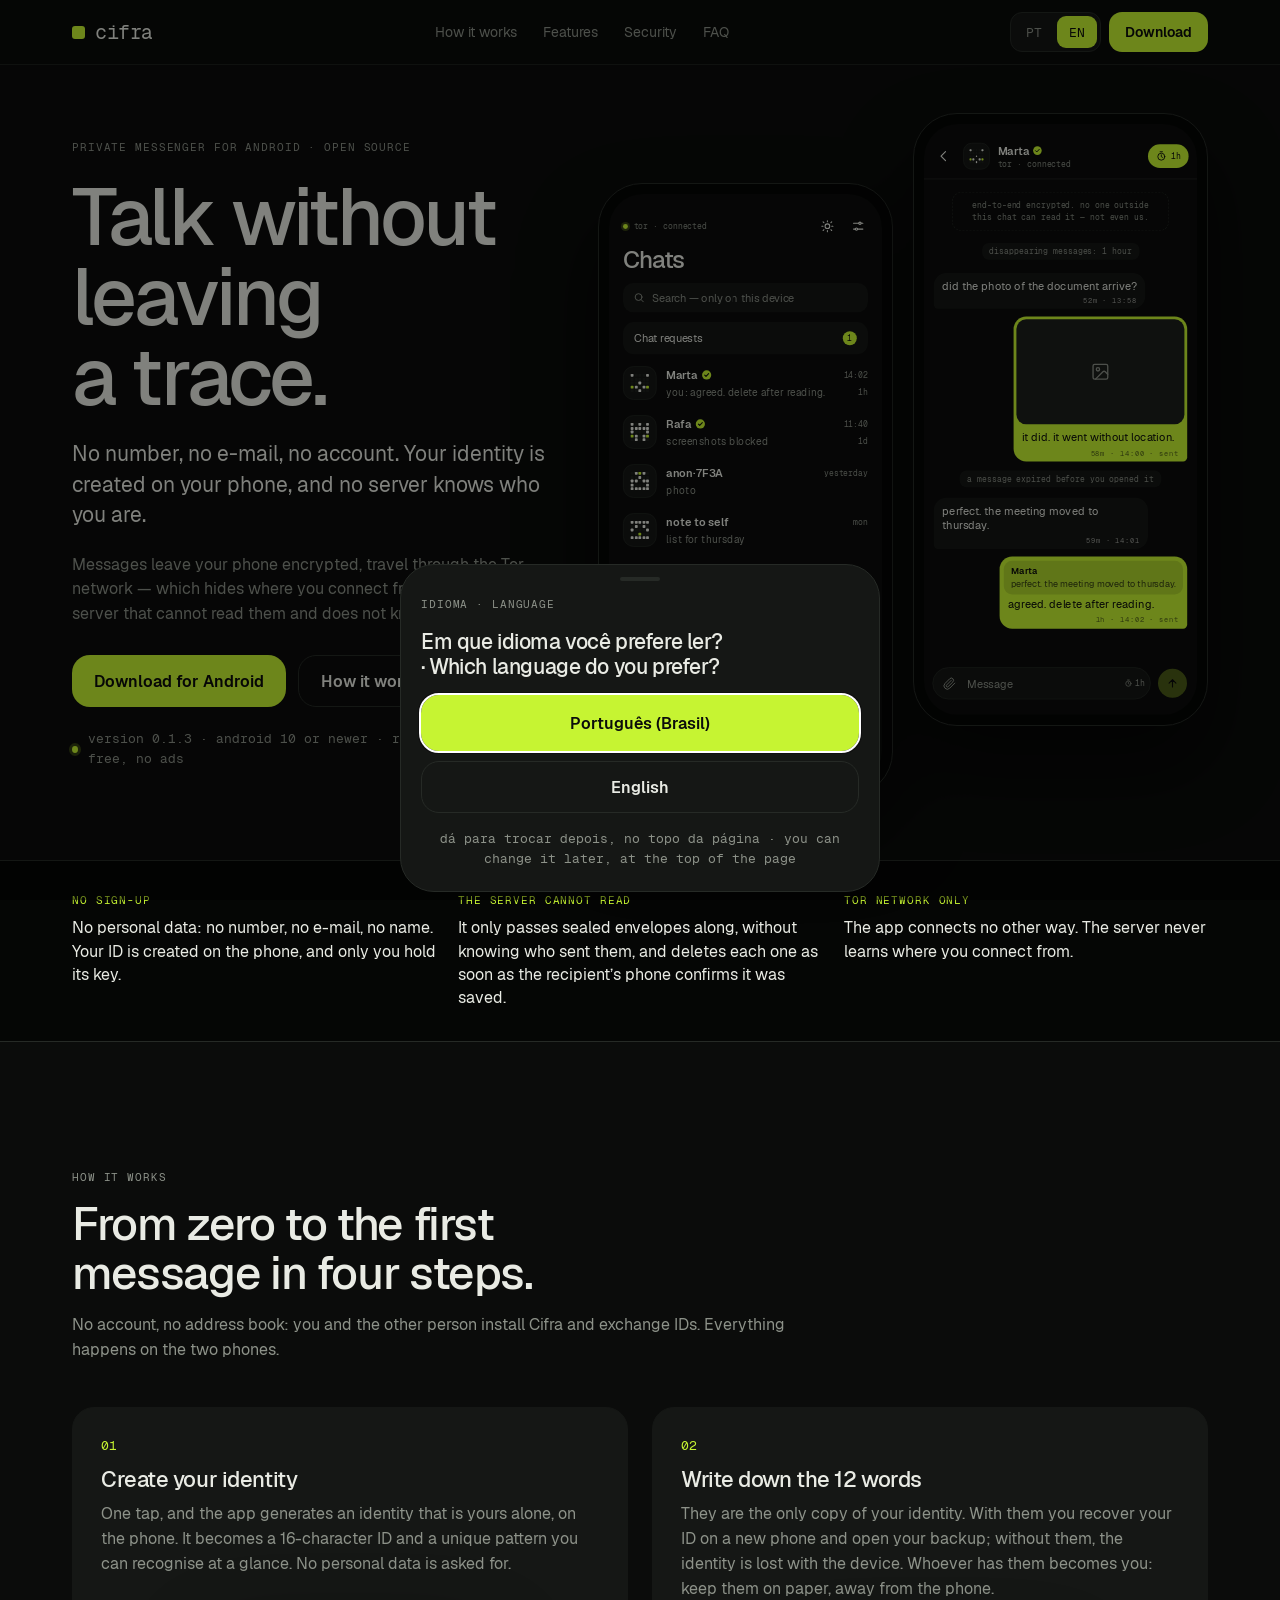
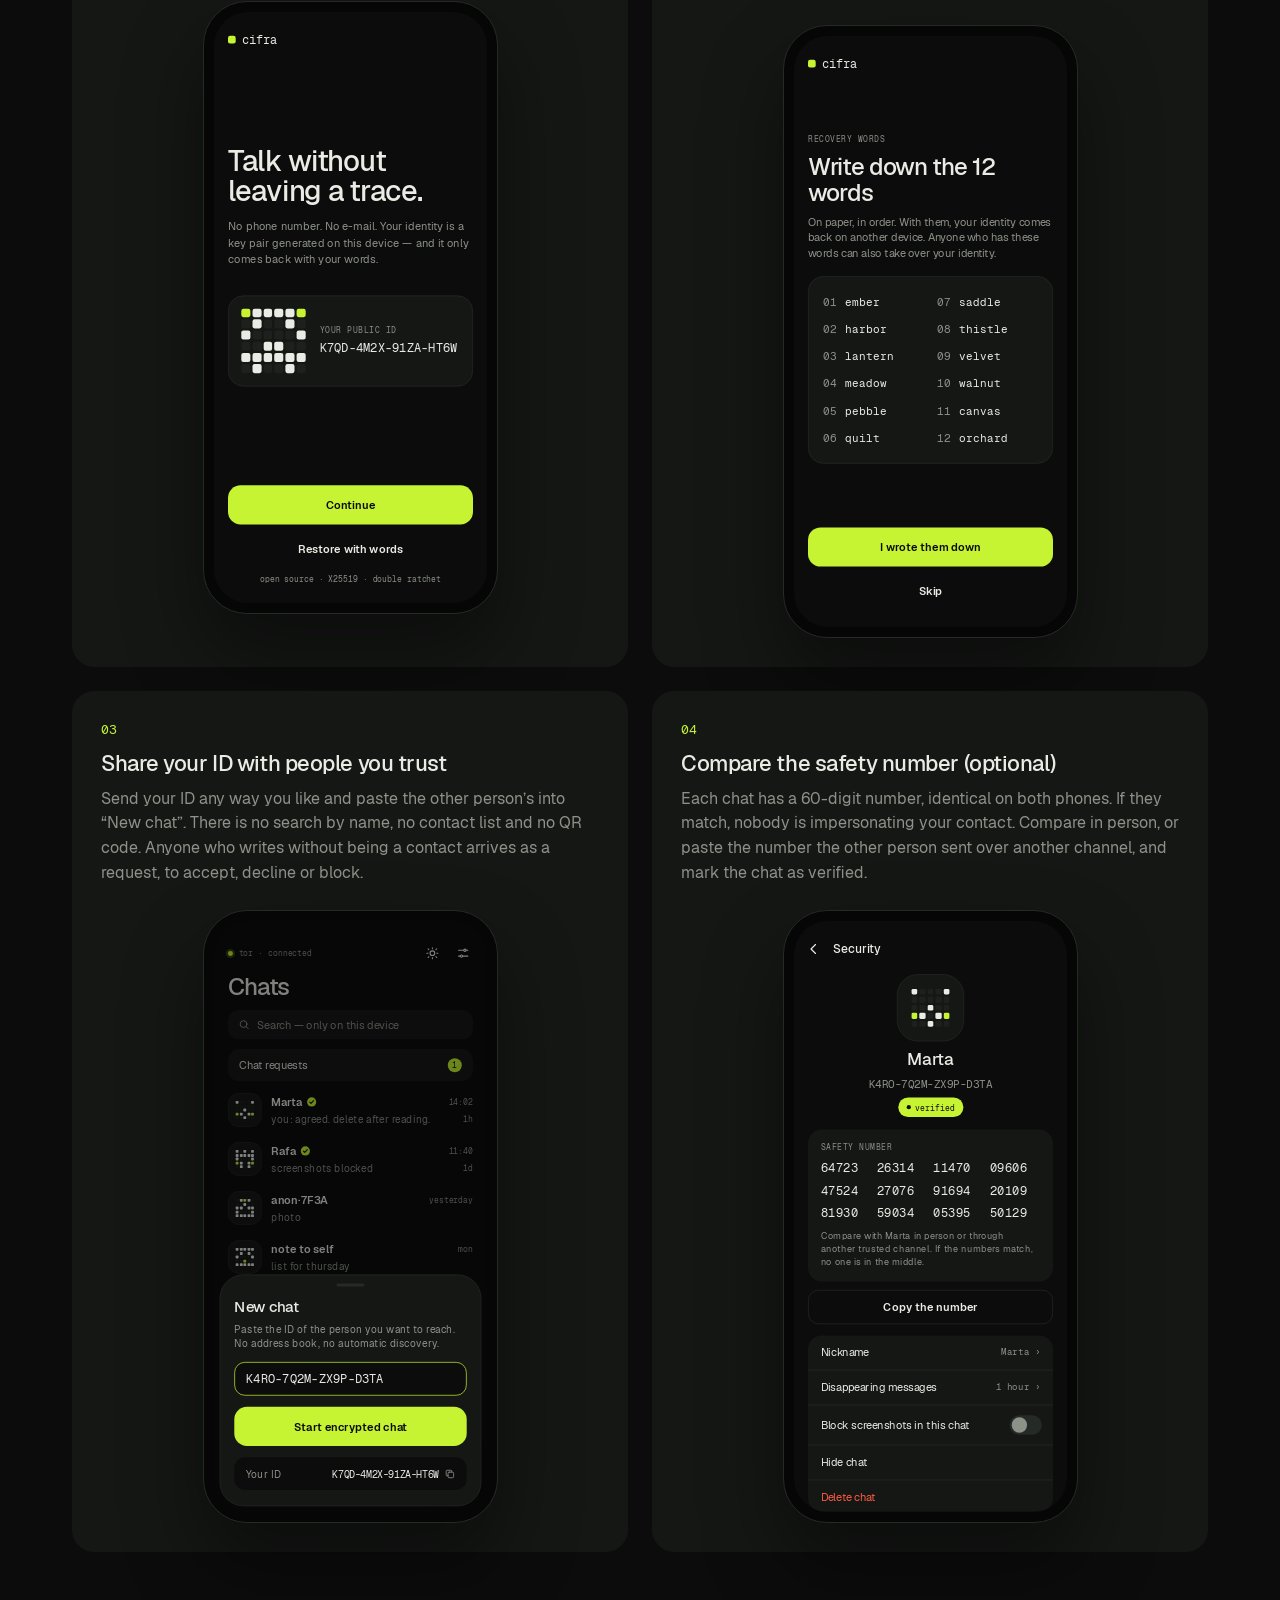
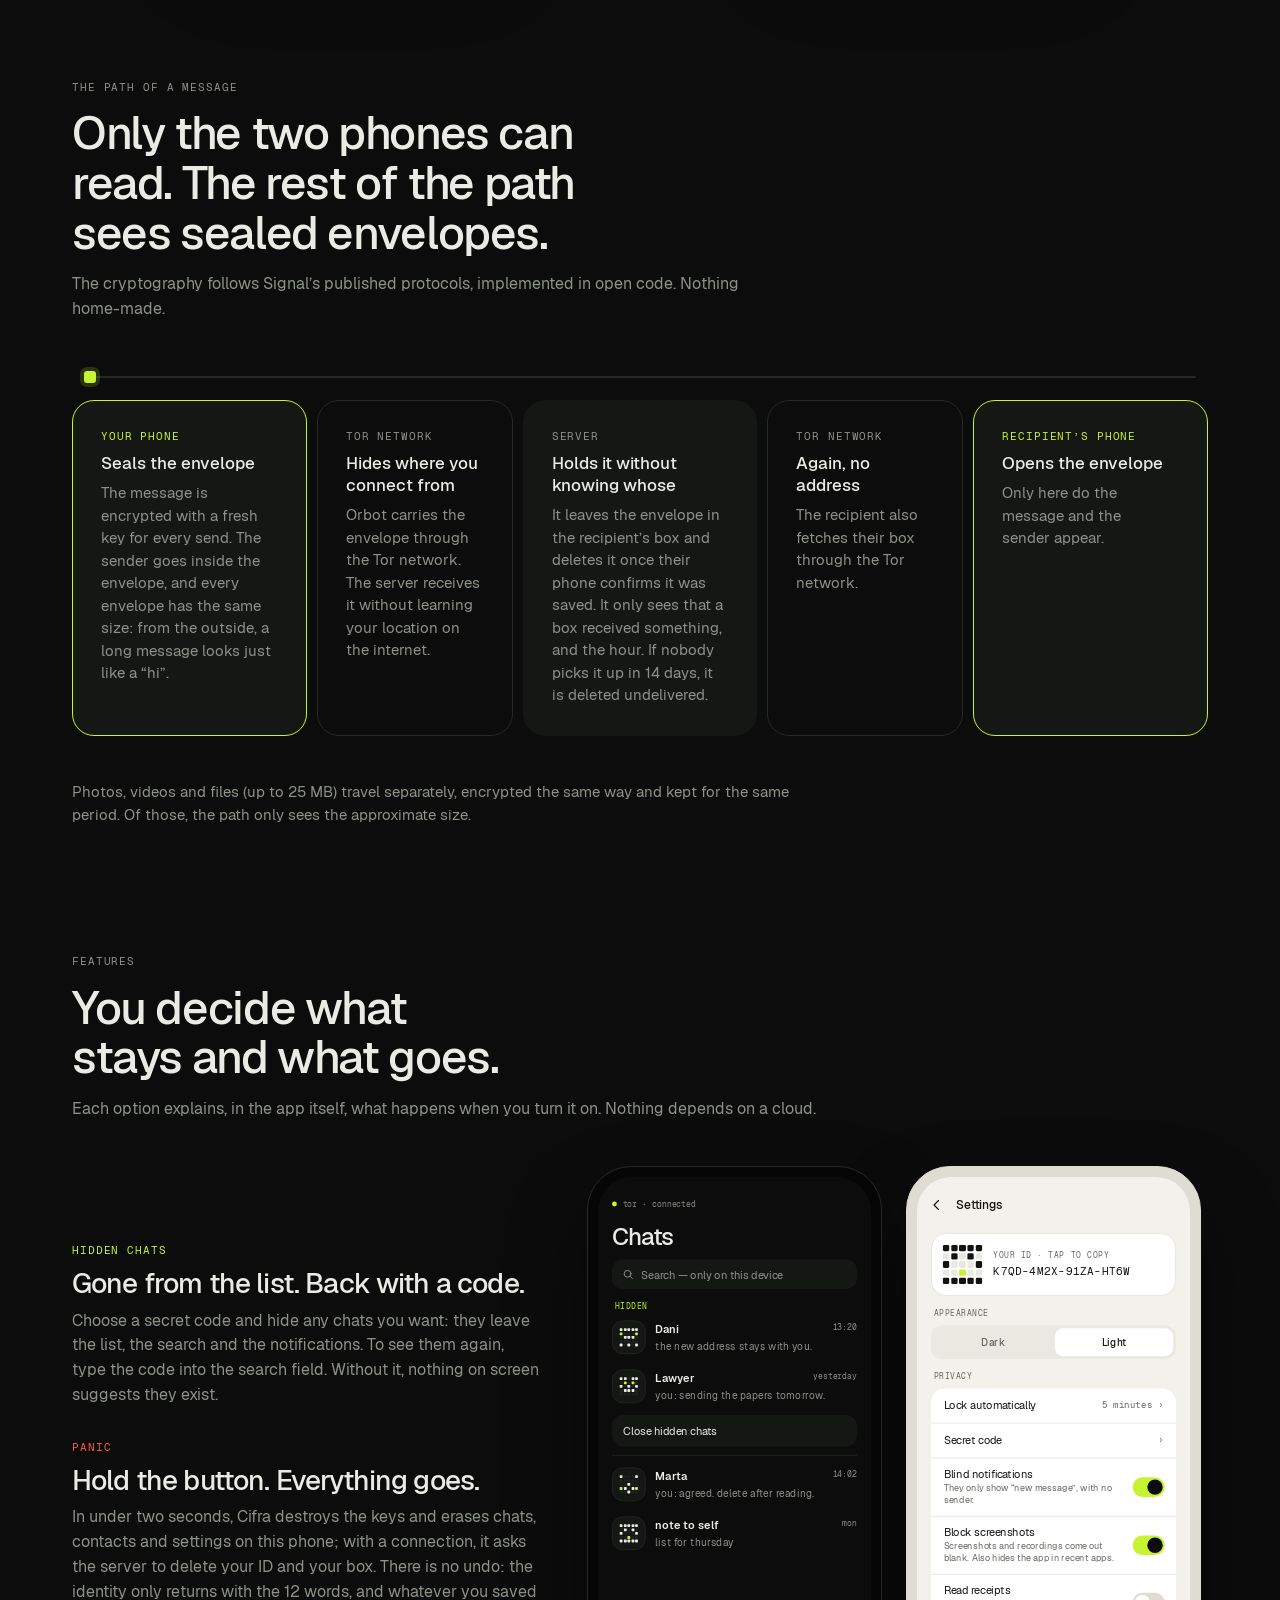
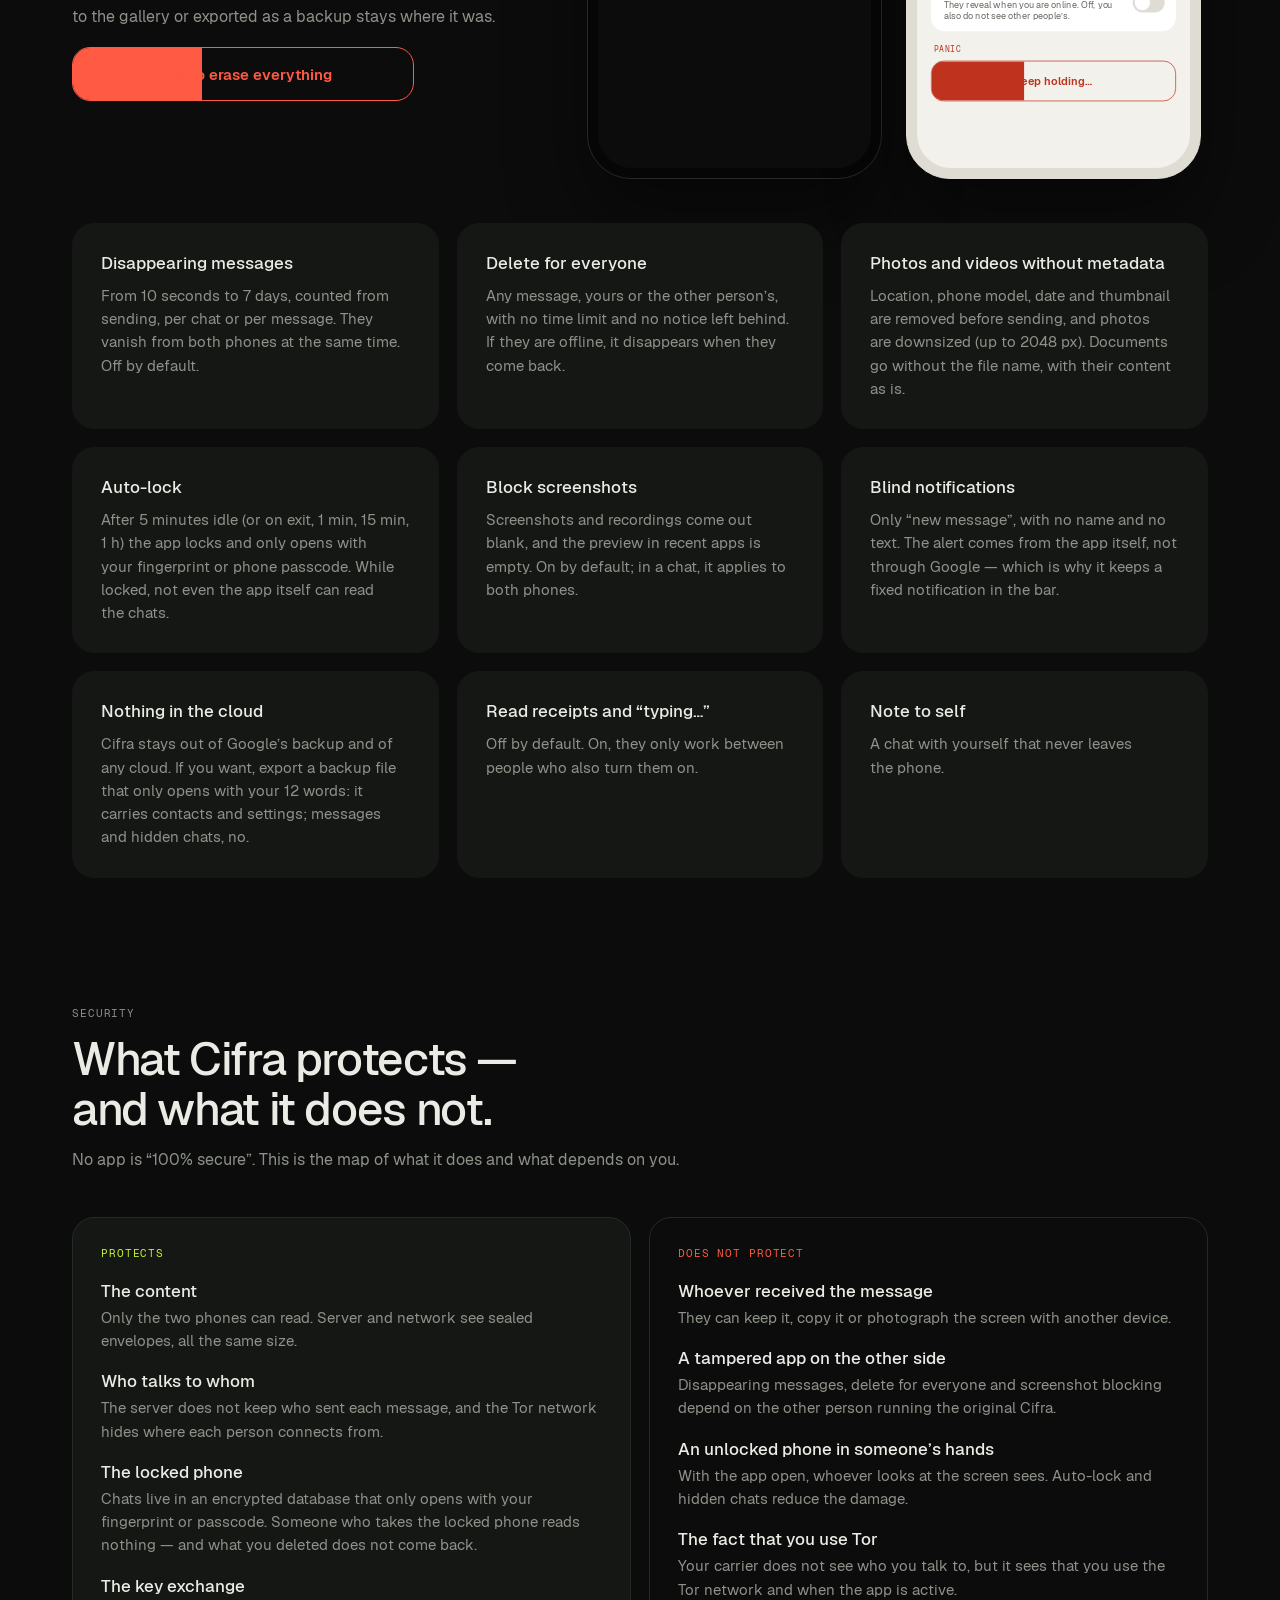
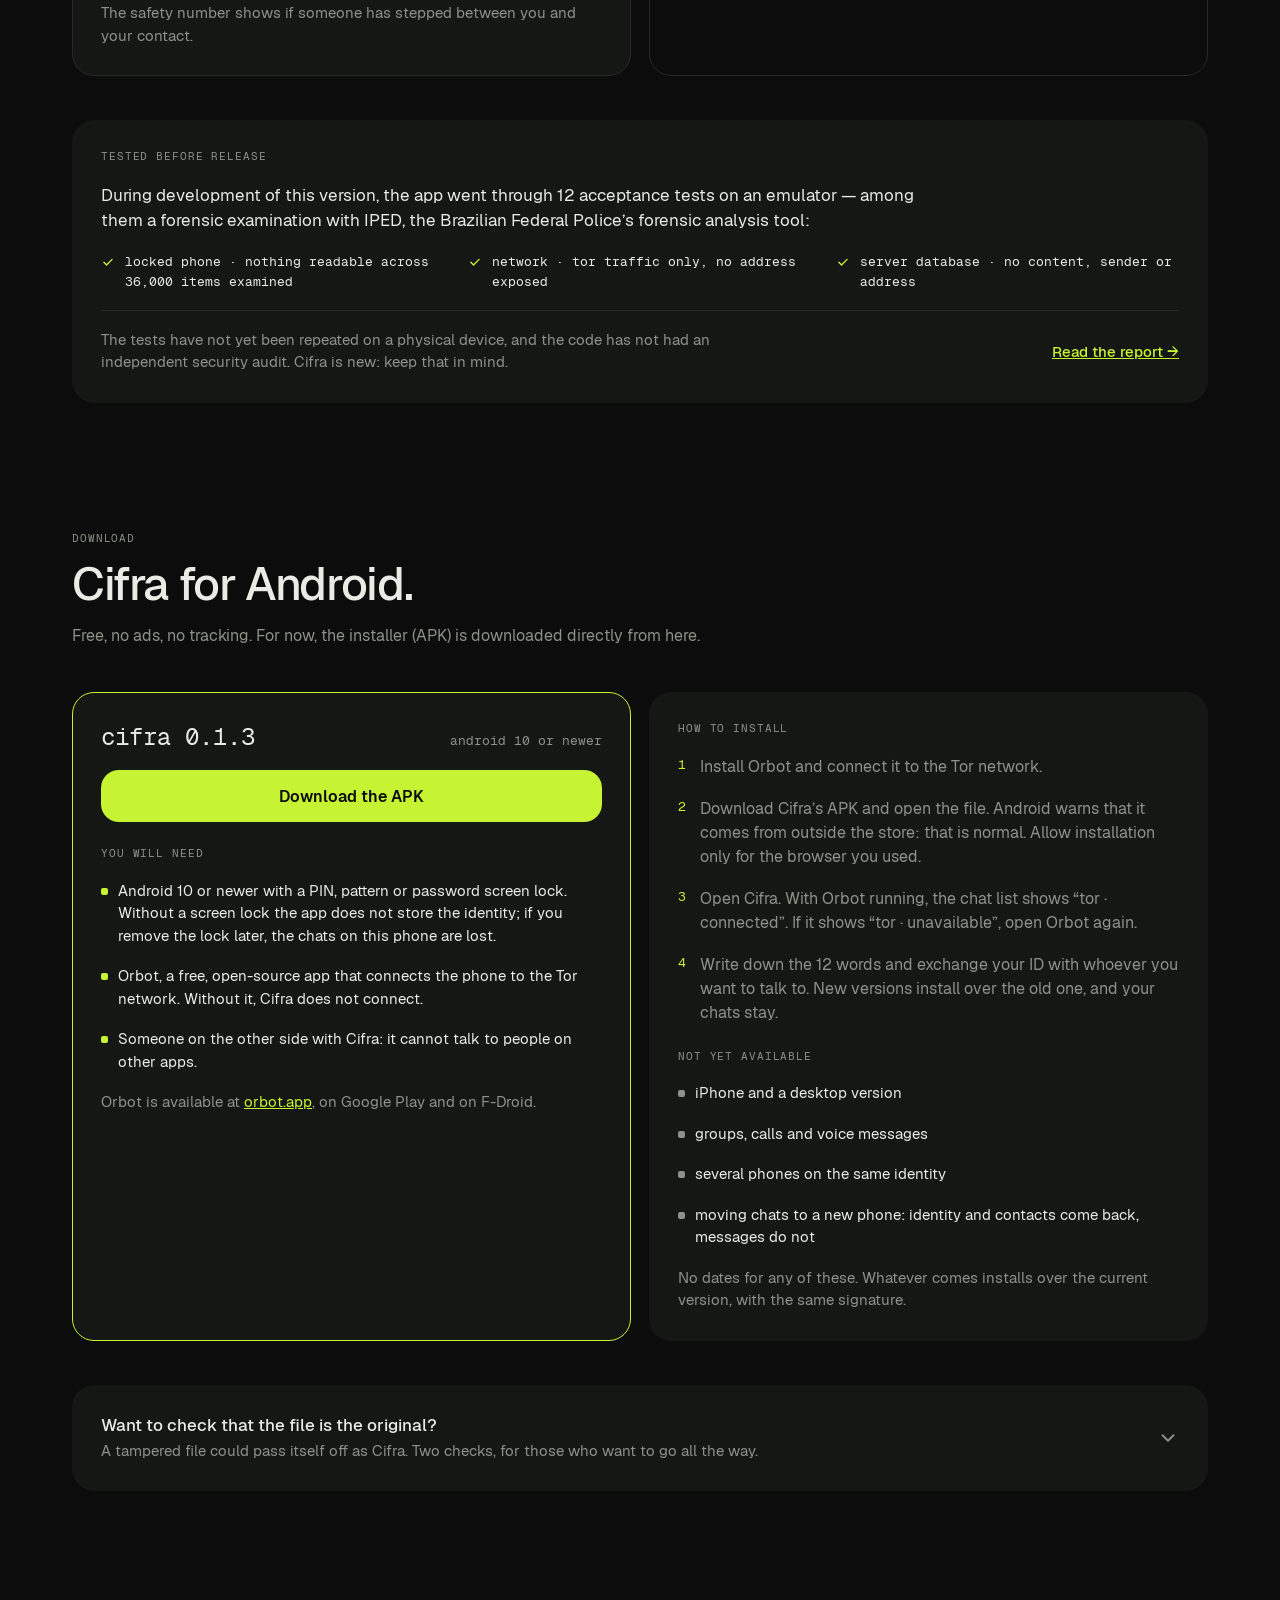
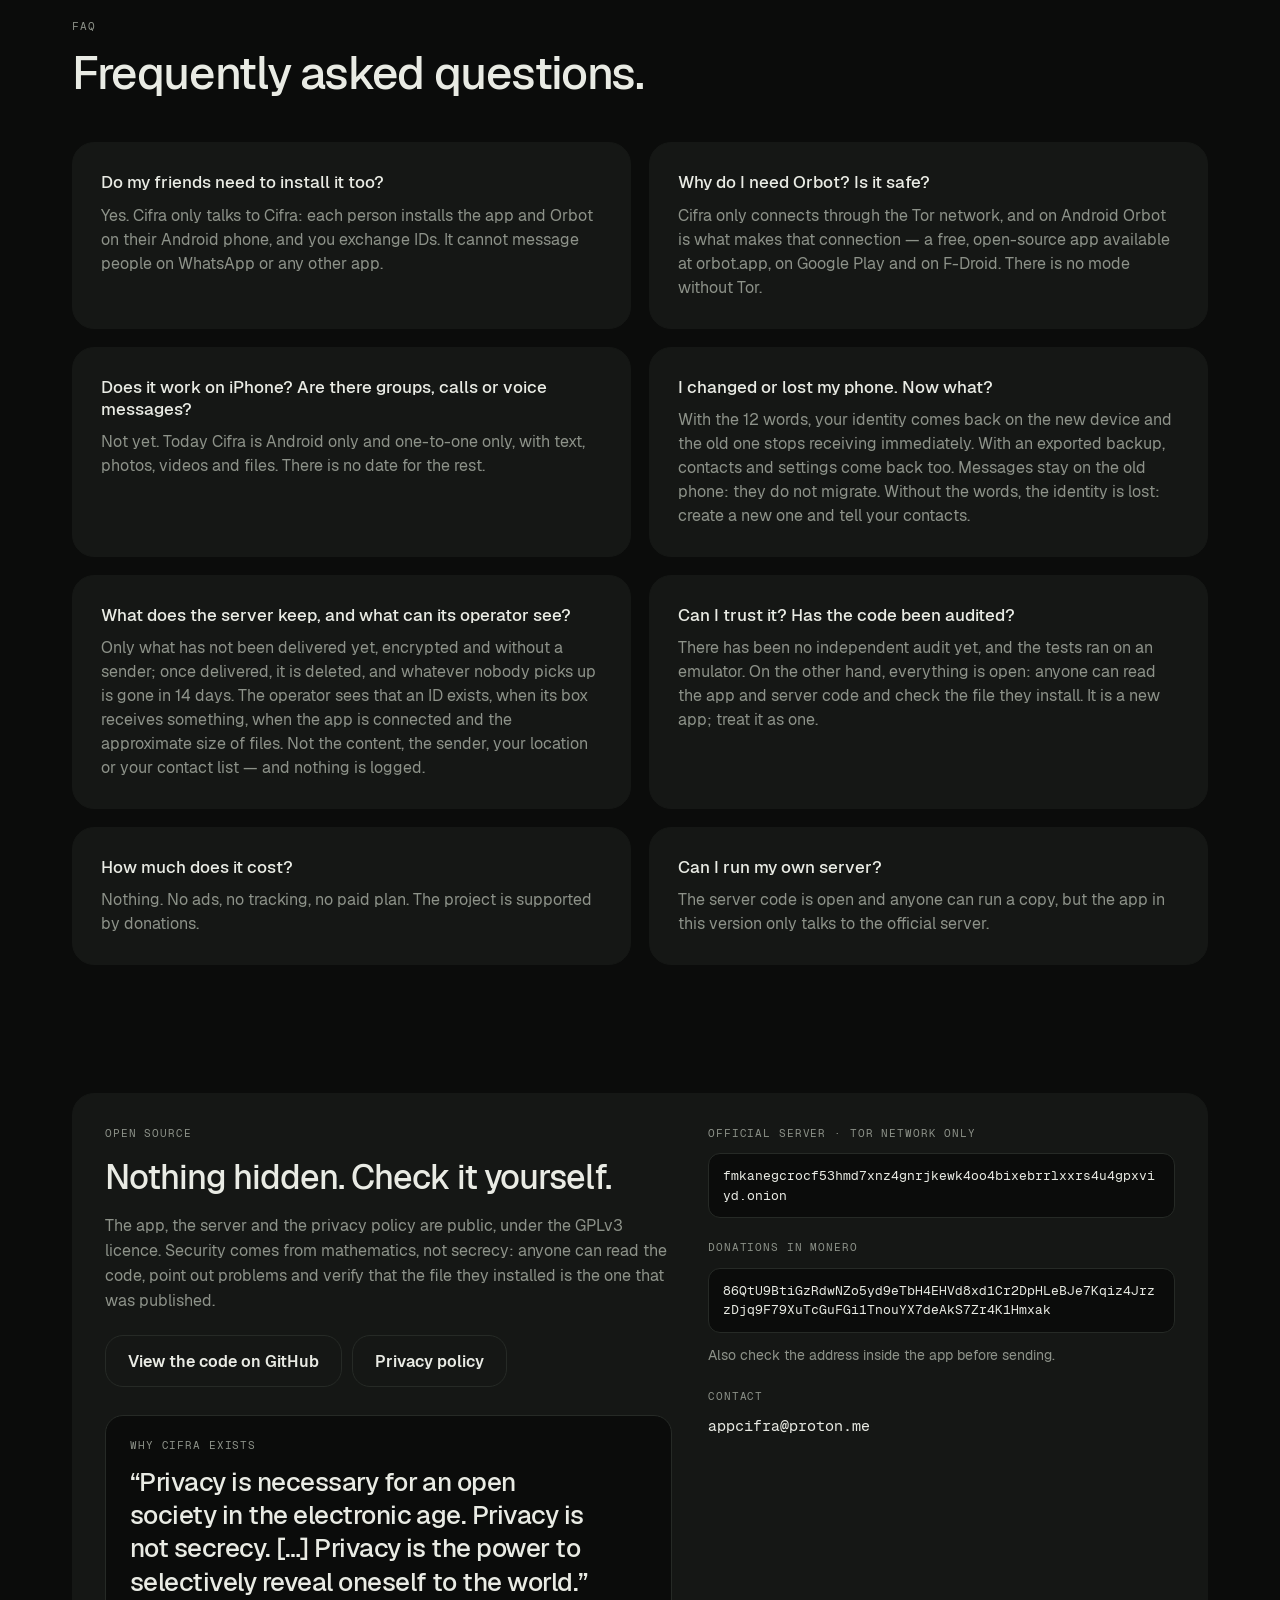
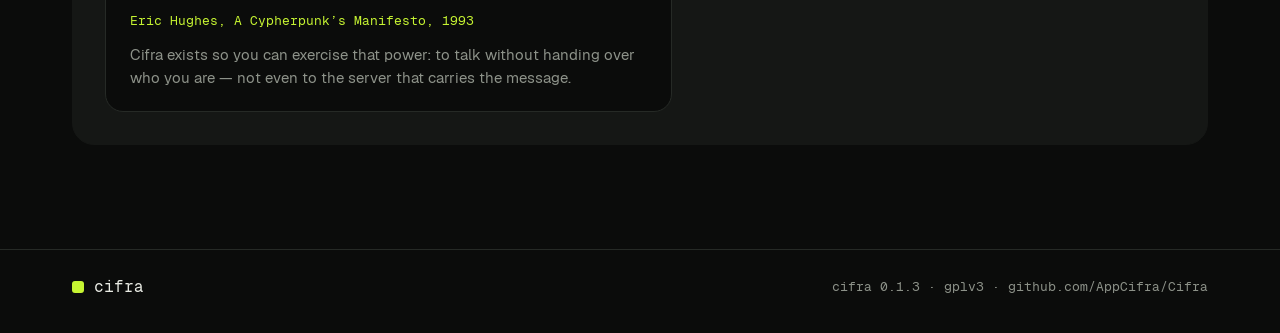
==== commit 8c2f8a99: "feat: versão 0.1.3 do app" ====
--- a/en/index.html
+++ b/en/index.html
@@ -48,7 +48,7 @@
 <a href="#baixar" class="botao botao-acento">Download for Android</a>
 <a href="#como" class="botao botao-linha">How it works</a>
 </div>
-<span class="mono entra" style="--d: 400ms; display: inline-flex; align-items: center; gap: 10px"><span class="ponto" aria-hidden="true"></span>version 0.1.2 · android 10 or newer · requires orbot · free, no ads</span>
+<span class="mono entra" style="--d: 400ms; display: inline-flex; align-items: center; gap: 10px"><span class="ponto" aria-hidden="true"></span>version 0.1.3 · android 10 or newer · requires orbot · free, no ads</span>
 </div>
 <div class="entra" style="--d: 220ms; flex: 1 1 340px; display: flex; justify-content: center; align-items: flex-start; gap: 20px">
 <div class="celular flutua so-largo" style="margin-top: 70px"><div class="tela" inert aria-hidden="true"><div><div lang="en" style="position: relative; width: 390px; height: 844px; box-sizing: border-box; overflow: hidden; background: #0B0C0B; color: #E9EBE4; font-family: Geist, sans-serif; display: flex; flex-direction: column; padding-top: 20px">
@@ -461,8 +461,8 @@
 </div>
 <div class="grade-2">
 <div class="card reveal lista" data-reveal="1" style="gap: 18px; border-color: #C6F432">
-<div style="display: flex; justify-content: space-between; align-items: baseline; gap: 12px; flex-wrap: wrap"><span style="font: 500 24px 'Geist Mono', monospace">cifra 0.1.2</span><span class="mono">android 10 or newer</span></div>
-<a href="https://github.com/AppCifra/Cifra/releases/download/v0.1.2/cifra-0.1.2.apk" class="botao botao-acento" style="width: 100%">Download the APK</a>
+<div style="display: flex; justify-content: space-between; align-items: baseline; gap: 12px; flex-wrap: wrap"><span style="font: 500 24px 'Geist Mono', monospace">cifra 0.1.3</span><span class="mono">android 10 or newer</span></div>
+<a href="https://github.com/AppCifra/Cifra/releases/download/v0.1.3/cifra-0.1.3.apk" class="botao botao-acento" style="width: 100%">Download the APK</a>
 <span class="rotulo" style="padding-top: 6px">you will need</span>
 
 <span class="item">Android 10 or newer with a PIN, pattern or password screen lock. Without a screen lock the app does not store the identity; if you remove the lock later, the chats on this phone are lost.</span>
@@ -519,14 +519,14 @@
 <span data-estado="erro" hidden style="font: 500 16px Geist, sans-serif; color: #FF5A43">The file could not be read.</span>
 <code data-estado="temCalculado" hidden class="codigo" style="text-align: left; width: 100%; box-sizing: border-box"></code>
 </div>
-<span class="mono" style="display: flex; flex-wrap: wrap; gap: 0 8px"><span>official value:</span><span id="esperado" style="color: #E9EBE4; word-break: break-all">8db793a06ae2a6cba4250631bb3ff82f6f7c9b1ac4cbc38f7062c34bc35d43b3</span></span>
+<span class="mono" style="display: flex; flex-wrap: wrap; gap: 0 8px"><span>official value:</span><span id="esperado" style="color: #E9EBE4; word-break: break-all">3687bbcdb8a9b4f0d8a7855ca9108a396c975581f0310f81e80f6f4d5b3892c9</span></span>
 
 <span class="texto" style="font-size: 14.5px">The file never leaves your device: the computation happens here, in the browser.</span>
 <details class="miudo"><summary>Prefer to check in a terminal?</summary>
 <div class="lista" style="gap: 8px; padding-top: 12px">
-<code class="codigo">Windows: certutil -hashfile cifra-0.1.2.apk SHA256</code>
-<code class="codigo">Linux: sha256sum cifra-0.1.2.apk</code>
-<code class="codigo">macOS: shasum -a 256 cifra-0.1.2.apk</code>
+<code class="codigo">Windows: certutil -hashfile cifra-0.1.3.apk SHA256</code>
+<code class="codigo">Linux: sha256sum cifra-0.1.3.apk</code>
+<code class="codigo">macOS: shasum -a 256 cifra-0.1.3.apk</code>
 </div>
 </details>
 </div>
@@ -535,7 +535,7 @@
 <span class="forte" style="font-size: 19px">Fingerprint of Cifra’s signing key</span>
 <code class="codigo">52:C0:6A:21:D4:DB:82:5A:FA:C2:64:C3:C5:87:E4:71:06:9A:BD:5F:C7:44:6B:DC:3C:6C:D8:A1:BC:6A:33:F4</code>
 <span class="texto" style="font-size: 14.5px">It is the same in every version. On a computer with the Android SDK, the command below prints the line “certificate SHA-256 digest” — in lowercase, without the colons:</span>
-<code class="codigo">apksigner verify --print-certs cifra-0.1.2.apk</code>
+<code class="codigo">apksigner verify --print-certs cifra-0.1.3.apk</code>
 <span class="texto" style="font-size: 14.5px">The fingerprint is also in the source code repository. Check it in more than one place.</span>
 <div style="margin-top: auto; padding: 14px 16px; border-radius: 14px; border: 1px solid #FF5A43; display: flex; flex-direction: column; gap: 4px">
 <span class="forte" style="font-size: 15px; color: #FF5A43">If anything does not match, do not install.</span>
@@ -601,7 +601,7 @@
 <footer style="border-top: 1px solid #262A26">
 <div class="wrap" style="display: flex; flex-wrap: wrap; gap: 14px 24px; justify-content: space-between; align-items: center; padding-top: 26px; padding-bottom: 36px">
 <span style="display: flex; align-items: center; gap: 10px"><span style="width: 12px; height: 12px; border-radius: 3px; background: #C6F432"></span><span style="font: 500 16px 'Geist Mono', monospace">cifra</span></span>
-<span class="mono">cifra 0.1.2 · gplv3 · github.com/AppCifra/Cifra</span>
+<span class="mono">cifra 0.1.3 · gplv3 · github.com/AppCifra/Cifra</span>
 </div>
 </footer>
 
